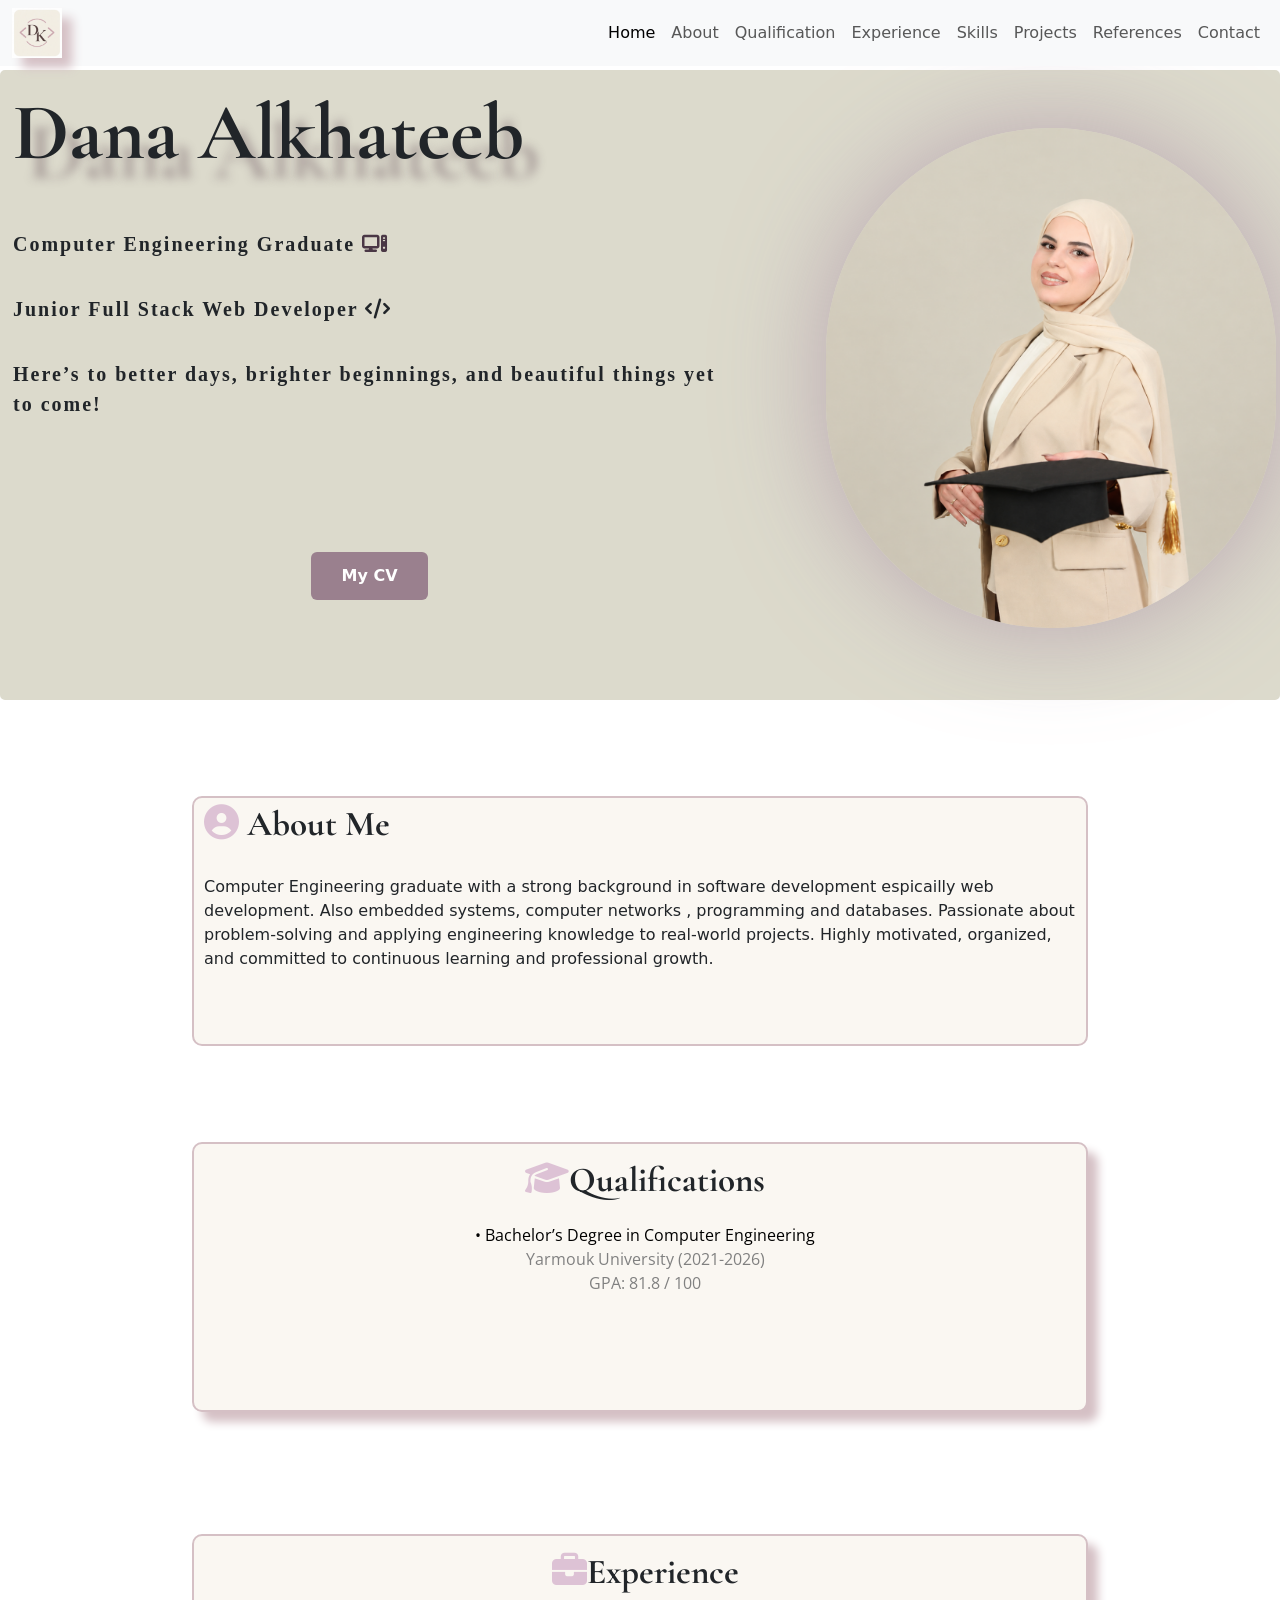
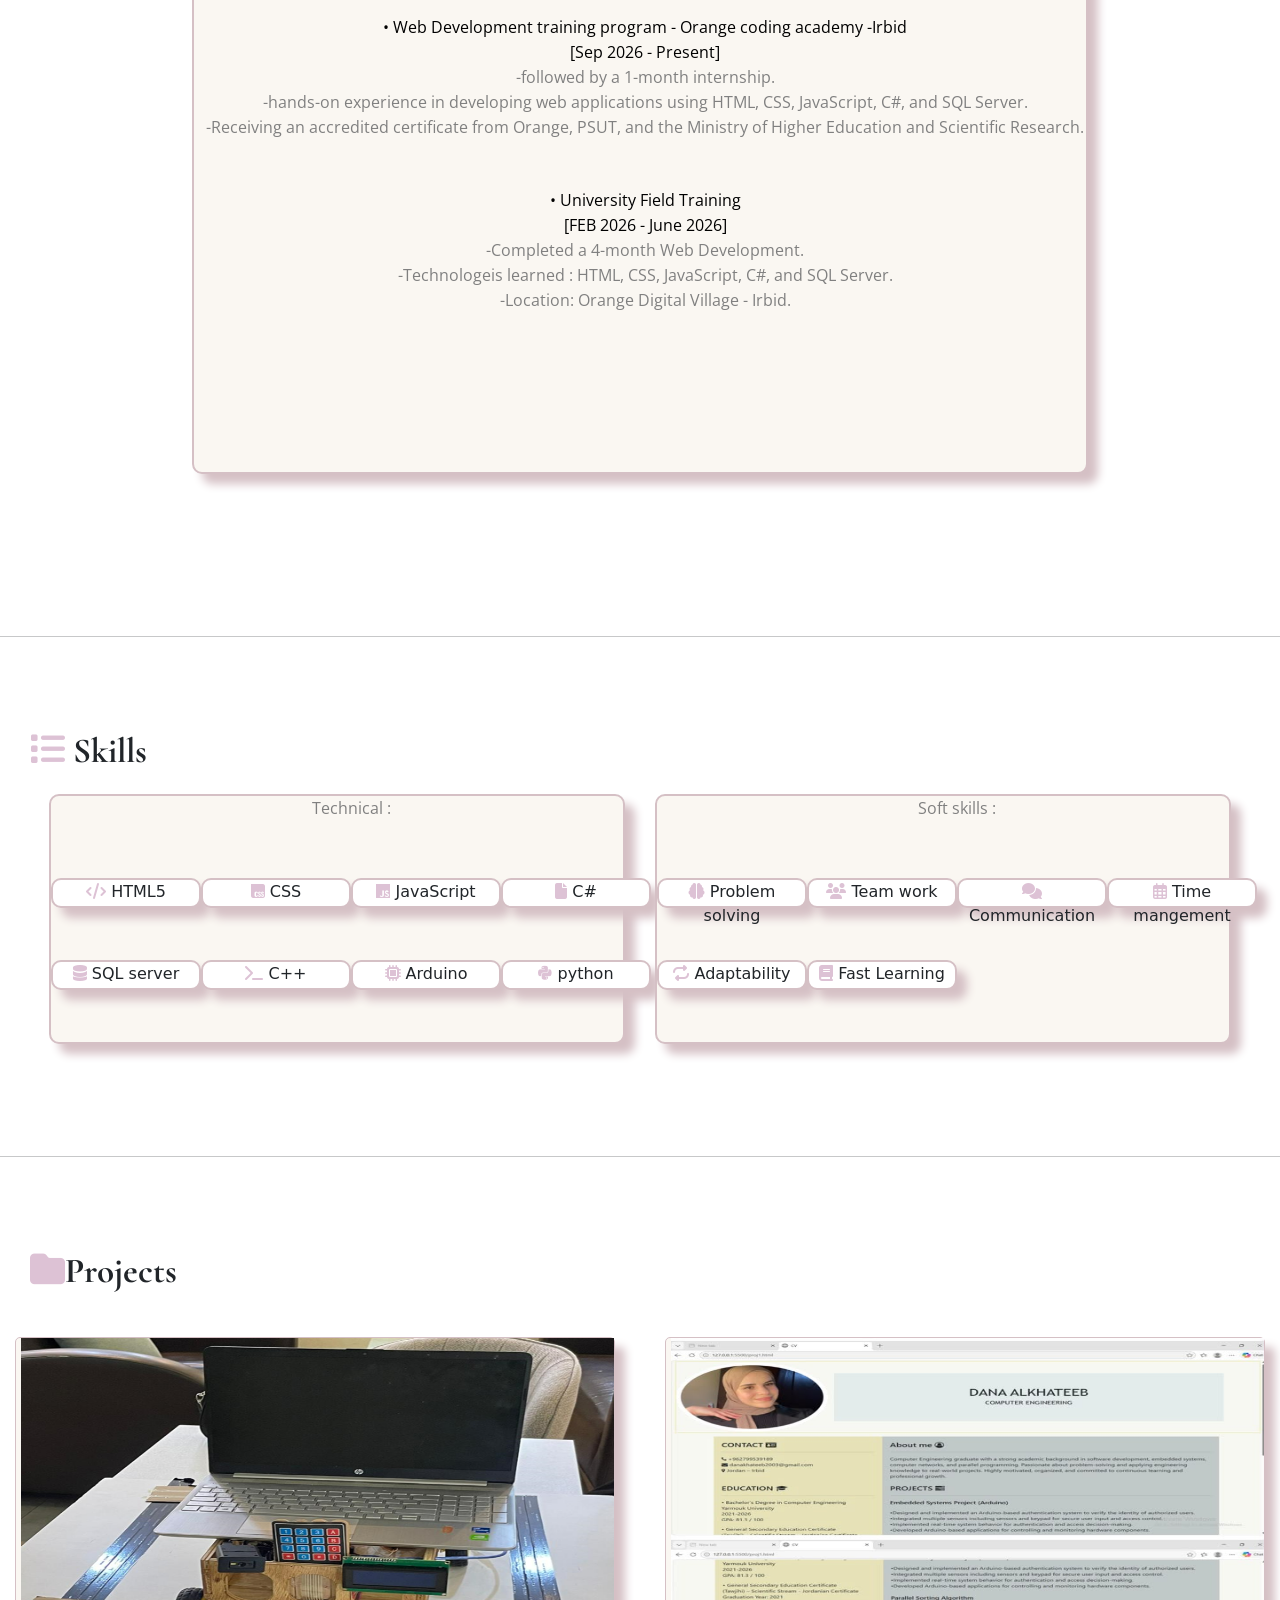
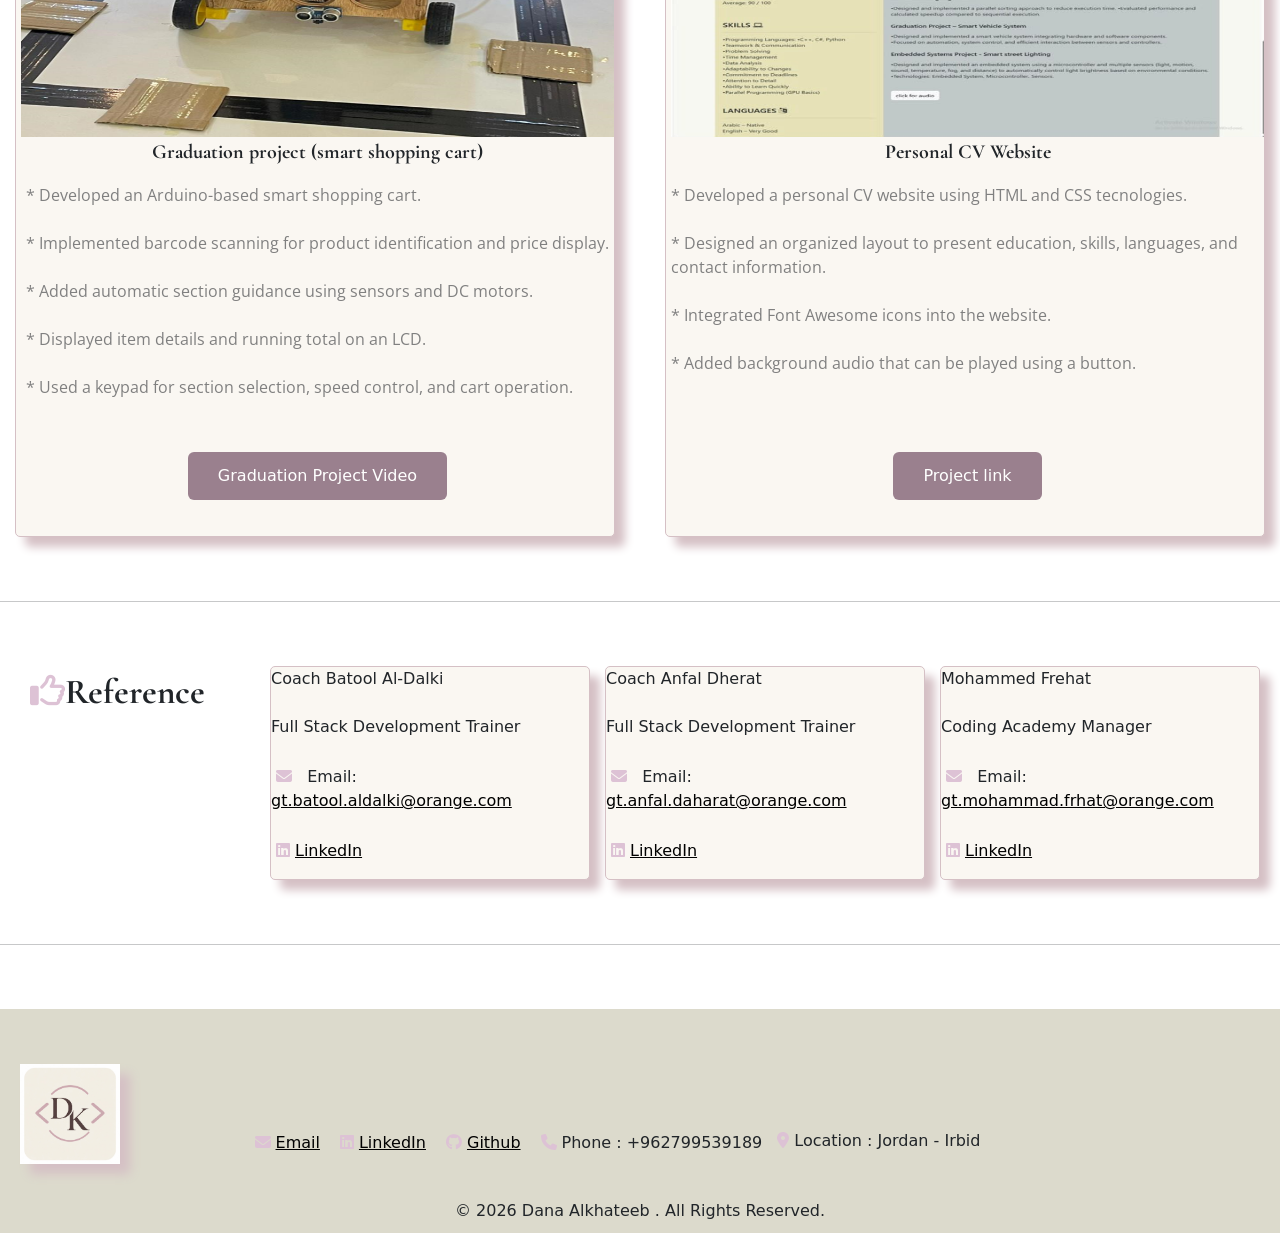
==== index.html @ f0da3ca1 "update" ====
<!DOCTYPE html>
<html lang="en">
<head>
    <meta charset="UTF-8">
    <meta name="viewport" content="width=device-width, initial-scale=1.0">

    <title>Dana Alkhateeb - Portfolio</title>

    <link rel="stylesheet" href="p.css">
    <link href="https://cdn.jsdelivr.net/npm/bootstrap@5.3.8/dist/css/bootstrap.min.css"
        rel="stylesheet">
    <link rel="preconnect" href="https://fonts.googleapis.com">
    <link rel="preconnect" href="https://fonts.gstatic.com" crossorigin>
    <link href="https://fonts.googleapis.com/css2?family=Cormorant+Garamond:ital,wght@0,300..700;1,300..700&display=swap"
        rel="stylesheet">
    <link href="https://fonts.googleapis.com/css2?family=Open+Sans:ital,wght@0,300..800;1,300..800&display=swap"
        rel="stylesheet">
    <link rel="stylesheet"
        href="https://cdnjs.cloudflare.com/ajax/libs/font-awesome/6.7.2/css/all.min.css">
    <script src="https://cdn.jsdelivr.net/npm/bootstrap@5.3.8/dist/js/bootstrap.bundle.min.js"></script>
</head>

<body>
   
 <nav class="navbar navbar-expand-lg bg-body-tertiary">
    <div class="container-fluid">

        <img src="WhatsApp Image 2026-09-11 at 5.00.55 PM.jpeg" class="logo">

        <button class="navbar-toggler" 
                type="button" 
                data-bs-toggle="collapse" 
                data-bs-target="#navbarNav" 
                aria-controls="navbarNav" 
                aria-expanded="false" 
                aria-label="Toggle navigation">

            <span class="navbar-toggler-icon"></span>

        </button>

        <div class="collapse navbar-collapse" id="navbarNav">

            <ul class="navbar-nav ms-auto">

                <li class="nav-item n">
                    <a class="nav-link active" href="#">Home</a>
                </li>

                <li class="nav-item n">
                    <a class="nav-link" href="#about">About</a>
                </li>

                <li class="nav-item n">
                    <a class="nav-link" href="#qualifications">Qualification</a>
                </li>
                
                <li class="nav-item n">
                    <a class="nav-link" href="#experience">Experience</a>
                </li>


                <li class="nav-item n">
                    <a class="nav-link" href="#skillsnav">Skills</a>
                </li>

                <li class="nav-item n">
                    <a class="nav-link" href="#projects">Projects</a>
                </li>

                <li class="nav-item n">
                    <a class="nav-link" href="#refnav">References</a>
                </li>

                <li class="nav-item n">
                    <a class="nav-link" href="#contact">Contact</a>
                </li>

            </ul>

        </div>

    </div>
</nav>


<section class="hero">
  <div class="left">
    <p class="name">Dana Alkhateeb</p>

     <div class="info">
      <span>Computer Engineering Graduate</span>
      <i class="fa-solid fa-computer" style="color: rgb(74, 55, 69);"></i>
    </div>
    <div class="info">
      <span>Junior Full Stack Web Developer</span>
      <i class="fa-solid fa-code"></i>
    </div>

    <p class="info">
      Here’s to better days, brighter beginnings,
      and beautiful things yet to come!
    </p>
    <a href="https://canva.link/mftg10wpwktux8z" target="_blank" class="mybtn"> My CV</a>
  </div>
   <div><img src="ChatGPT Image Sep 14, 2026, 09_27_58 PM.png" id="photo">
  </div>
</section>
<br><br><br><br>

<section class="aboutme" id="about">
<div style="display: inline-block;font-size: 35px;font-weight: bold; " class="font1" >
<i class="fa-solid fa-circle-user" style="color: rgb(221, 194, 213);"></i>
About Me</div><br><br>
<p>Computer Engineering graduate with a strong background in
software development espicailly web development. Also embedded systems, computer networks
, programming and databases. Passionate about problem-solving and applying
engineering knowledge to real-world projects. Highly motivated,
organized, and committed to continuous learning and professional growth.</p>
</section><br><br><br><br>



<div class="qual" id="qualifications">
<p style="display: inline-block;font-size:35px;font-weight: bold;" class="font1">
<i class="fa-solid fa-graduation-cap" style="color: rgb(221, 194, 213);"></i>Qualifications</p>
<p class="font2" style="color: black;">• Bachelor’s Degree in Computer Engineering<br>
<span class="font2">Yarmouk University (2021-2026)<br>
GPA: 81.8 / 100<br></span>
</p></div><br><br><br>

<div class="ex" id="experience">
<p style="display: inline-block;font-size:35px;font-weight: bold;" class="font1">
<i class="fa-solid fa-briefcase" style="color: rgb(221, 194, 213);"></i>Experience</p>
<p>
<span class="font2" style="color: black;"> • Web Development training program - Orange coding academy -Irbid <br>[Sep 2026 - Present]</span><br>
<span class="font2">
-followed by a 1-month internship.<br>
-hands-on experience in developing web applications using HTML, CSS, JavaScript, C#, and SQL Server.<br>
-Receiving an accredited certificate from Orange, PSUT, 
and the Ministry of Higher Education and Scientific Research.</span><br><br><br>
<span class="font2" style="color: black;">• University Field Training<br>
[FEB 2026 - June 2026]</span><br><span class="font2">
-Completed a 4-month Web Development.<br>
-Technologeis learned : HTML, CSS, JavaScript, C#, and SQL Server.<br>
-Location: Orange Digital Village - Irbid.</span><br>


</p></div>
<br><br><br><br><hr><br><br><br>



<p style="display: inline-block;font-size:35px;font-weight: bold; padding-left: 30px;" class="font1"id="skillsnav">
<i class="fa-notdog fa-solid fa-list" style="color: rgb(221, 194, 213);"></i>
Skills</p><br>
<section class="skills">
<div class="bigskillbox" >
<p class="font2">Technical :</p>
<div class="smallskillbox"><i class="fa-solid fa-code" style="color: rgb(221, 194, 213);"></i> HTML5</div>
<div class="smallskillbox"><i class="fa-brands fa-css" style="color: rgb(221, 194, 213);"></i> CSS</div>
<div class="smallskillbox"><i class="fa-brands fa-js" style="color: rgb(221, 194, 213);"></i> JavaScript</div>
<div class="smallskillbox"><i class="fa-solid fa-file" style="color: rgb(221, 194, 213);"></i> C#</div>
<div class="smallskillbox"><i class="fa-solid fa-database" style="color: rgb(221, 194, 213);"></i> SQL server</div>
<div class="smallskillbox"><i class="fa-solid fa-terminal" style="color: rgb(221, 194, 213);"></i> C++</div>
<div class="smallskillbox"><i class="fa-solid fa-microchip" style="color: rgb(221, 194, 213);"></i> Arduino</div>
<div class="smallskillbox"><i class="fa-brands fa-python" style="color: rgb(221, 194, 213);"></i> python</div>
  </div>
<div class="bigskillbox">
<p class="font2">Soft skills :</p>
<div class="smallskillbox"><i class="fa-solid fa-brain" style="color: rgb(221, 194, 213);"></i> Problem solving</div>
<div class="smallskillbox"><i class="fa-solid fa-users" style="color: rgb(221, 194, 213);"></i> Team work</div>
<div class="smallskillbox"><i class="fa-solid fa-comments" style="color: rgb(221, 194, 213);"></i> Communication</div>
<div class="smallskillbox"><i class="fa-regular fa-calendar-days" style="color: rgb(221, 194, 213);"></i> Time mangement</div>
<div class="smallskillbox"><i class="fa-solid fa-repeat" style="color: rgb(221, 194, 213);"></i> Adaptability</div>
<div class="smallskillbox"><i class="fa-solid fa-book" style="color: rgb(221, 194, 213);"></i> Fast Learning</div>


  </div>
</section>
<br><br><br><br><hr><br><br><br>


<p style="display: inline-block;font-size:35px;font-weight: bold; padding-left: 30px;" class="font1" id="projects">
<i class="fa-solid fa-folder" style="color: rgb(221, 194, 213);"></i>Projects</p><br><br>
<section class="projsec">
  <div class="projbox" >
    <img src="Screenshot 2026-09-12 222320.png" style="width:100%;height:50%;">
<p class="font1" style="font-weight: bold; font-size:20px;">Graduation project (smart shopping cart)</p>
<p class="font2">
* Developed an Arduino-based smart shopping cart.<br><br>
* Implemented barcode scanning for product identification and price display.<br><br>
* Added automatic section guidance using sensors and DC motors.<br><br>
* Displayed item details and running total on an LCD.<br><br>
* Used a keypad for section selection, speed control, and cart operation.
</p>
  <a href="https://drive.google.com/file/d/1u0VQEjvmavPRRhezhssOoXCKhcMGgPM_/view?usp=drivesdk" 
  target="_blank" class="mybtn">Graduation Project Video</a>
  </div>
  <div class="projbox">
    <img src="WhatsApp Image 2026-09-12 at 7.10.41 PM.jpeg" style="width:100%;height:50%;">
<p class="font1" style="font-weight: bold; font-size:20px;">Personal CV Website</p>
<p class="font2">
* Developed a personal CV website using HTML and CSS tecnologies.<br><br>
* Designed an organized layout to present education, skills, languages, and contact information.<br><br>
* Integrated Font Awesome icons into the website.<br><br>
* Added background audio that can be played using a button.<br><br>
</p>
  <a href="https://github.com/DanaAlkhateeb123/cv-webpage/blob/main/cv.html" 
  target="_blank" class="mybtn"> Project link</a>
  </div>
</section><br><br><hr><br><br>


<section class="reference" id="refnav">
  <p style="font-size:35px;font-weight: bold; padding-left: 30px; margin-right:50px;" class="font1">
  <i class="fa-regular fa-thumbs-up" style="color: rgb(221, 194, 213);"></i>Reference</p>
  <div class="ref">Coach Batool Al-Dalki<br><br>
Full Stack Development Trainer<br><br>
  <i class="fa-solid fa-envelope" style="color: rgb(221, 194, 213); margin:5px;"></i>&nbsp Email:
     <a href="mailto:gt.batool.aldalki@orange.com" style="color: black;">gt.batool.aldalki@orange.com</a><br><br>
  <a href="https://www.linkedin.com/in/batool-walid-b33894228?utm_source=share_via&utm_content=profile&utm_medium=member_ios" target="_blank" style="color: black;">
  <i class="fa-brands fa-linkedin" style="color: rgb(221, 194, 213); margin:5px;"></i>LinkedIn</a></p></div>
  
  <div class="ref">Coach Anfal Dherat<br><br>
Full Stack Development Trainer<br><br>
    <i class="fa-solid fa-envelope" style="color: rgb(221, 194, 213); margin:5px;"></i>&nbsp Email:
     <a href="mailto:gt.anfal.daharat@orange.com" style="color: black;">gt.anfal.daharat@orange.com</a><br><br>
  <a href=" https://www.linkedin.com/in/anfal-dherat/" target="_blank" style="color: black;">
  <i class="fa-brands fa-linkedin" style="color: rgb(221, 194, 213); margin:5px;"></i>LinkedIn</a></p></div>

 <div class="ref">Mohammed Frehat<br><br>
Coding Academy Manager<br><br>
  <i class="fa-solid fa-envelope" style="color: rgb(221, 194, 213); margin:5px;"></i>&nbsp Email:
     <a href="mailto:gt.mohammad.frhat@orange.com" style="color: black;">gt.mohammad.frhat@orange.com</a><br><br>
  <a href="https://www.linkedin.com/in/mohammed-frehat-9222402b?utm_source=share_via&utm_content=profile&utm_medium=member_android" target="_blank" style="color: black;">
  <i class="fa-brands fa-linkedin" style="color: rgb(221, 194, 213); margin:5px;"></i>LinkedIn</a></p></div>
</section><br><br><hr><br><br>


<div class="footer" id="contact">
   <img style="position: relative; top:55px; left:20px;" src="WhatsApp Image 2026-09-11 at 5.00.55 PM.jpeg" 
   alt="Logo" width="100px" height="100px" id="footerlogo">
<div class="links" >

<p style="text-align: center;">
  <a href="mailto:danakhateeb2003@gmail.com" style="color: black;" >
  <i class="fa-solid fa-envelope" style="color: rgb(221, 194, 213); margin:5px;"></i>Email </a></p> 

<p style="text-align: center;">
  <a href="https://www.linkedin.com/in/dana-alkhateeb-3636a5422/" target="_blank" style="color: black;">
  <i class="fa-brands fa-linkedin" style="color: rgb(221, 194, 213); margin:5px;"></i>LinkedIn</a></p>

  <p style="text-align: center;">
  <a href="https://github.com/DanaAlkhateeb123/" target="_blank" style="color: black;" >
 <i class="fa-brands fa-github" style="color: rgb(221, 194, 213);margin:5px;"></i>Github</a></p>

<p style="text-align: center;">
    <i class="fa-solid fa-phone"style="color: rgb(221, 194, 213); margin:5px;"></i>Phone : +962799539189</p>

<p style="text-align: center;">
    <i class="fa-solid fa-location-dot" style="color: rgb(221, 194, 213);"></i> Location : Jordan - Irbid</p>

  </div>
  <p style="text-align: center; padding-bottom: 10px;">© 2026 Dana Alkhateeb . All Rights Reserved.</p>
</div>
</body>
</html>
---- p.css ----
.navbar {
    position: fixed !important;
    top: 0;
    left: 0;
    width: 100%;
    z-index: 1000;
}
#about,
#qualifications,
#experience,
#skillsnav,
#projects,
#contact,
#refnav {
    scroll-margin-top: 100px;
}


.hero{
    width:100vw;
    height:630px;
    border: 3px rgb(220, 218, 204) solid;
    background-color: rgb(220, 218, 204);
    font-weight: bold;
    border-radius: 5px;
    display: flex;
    margin-top: 70px;  
}
.left{
    display: flex; 
    flex-direction: column;
    gap: 20px;
    padding-left: 10px;
}
.name{
    font-family: "Cormorant Garamond", serif;
    font-size: 80px;
    text-shadow: 15px 20px 10px rgba(81, 55, 68, 0.35);


}
.info:hover{
        text-shadow: 15px 15px 5px rgba(81, 55, 68, 0.35);
}
.name:hover{
        text-shadow: 20px 20px 5px rgba(81, 55, 68, 0.35);}

.info {
    font-family:Cambria, Cochin, Georgia, Times, 'Times New Roman', serif;
    font-size: 20px;
    letter-spacing: 2px;
    margin-bottom: 15px;
}
.mybtn {
    background-color:#9a808e;
    color: white;
    text-decoration: none;
    padding: 12px 30px;
    border-radius: 6px;
    font-size: 16px;
    width: fit-content;
    margin:auto;
}

.mybtn:hover {
    box-shadow: 5px 15px 15px rgba(81, 55, 68, 0.35);
}

#photo{
width:450px; 
height:500px;
border-radius:1000px;
margin: 55px 1px 40px 100px;
box-shadow: 0 0 100px rgba(174, 148, 167, 0.75);
}
#photo:hover{
    box-shadow: 0 0 40px rgba(255, 255, 255, 0.75);

}


.aboutme{
    width:70vw;
    height:250px;
    border: #D5C0C5 solid 2px;
    border-radius:10px;
    background-color:#FAF7F2;
    margin: auto;
    padding-left: 10px;


}

.qual{
    height:30vh;
    border: #D5C0C5 solid 2px;
    border-radius:10px;
    background-color:#FAF7F2;
    text-align: center;
    width:70vw;
    padding-top: 10px;
    box-shadow: 10px 10px 10px  #D5C0C5 ;
    margin: auto;
    padding-left: 10px;
    margin-bottom: 50px;

}
.ex{
    height:60vh;
    border: #D5C0C5 solid 2px;
    border-radius:10px;
    background-color:#FAF7F2;
    text-align: center;
    width:70vw;
    padding-top: 10px;
    box-shadow: 10px 10px 10px  #D5C0C5 ;
    margin: auto;
    padding-left: 10px;
    margin-bottom: 50px;

}


.font1{
    font-family:"Cormorant Garamond", serif;
}

.font2{
    font-family: "Open Sans", sans-serif;
    color: gray;
}

#imgbox{
    width:100px;
    height:100px;
    margin: 0 auto;
}

#imgbox img { 
    width: 100%;
    height: 100%;
    object-fit: cover;
}

.bigskillbox{
    border: #D5C0C5 2px solid;   
    border-radius:10px;
    background-color:#FAF7F2;
    width:45%;
    height:250px;
    display: grid;
    grid-template-columns: repeat(4, 1fr);
    grid-template-rows: repeat(3, 1fr);
    justify-items: center;
    box-shadow: 10px 10px 10px  #D5C0C5 ;
   text-align: center;
}

.bigskillbox .font2 {
    grid-column: 1 / -1;
    text-align: center;
}

.smallskillbox{
    border: #D5C0C5 2px solid;   
    border-radius:10px;
    background-color: #fff; 
    width:150px;
    height:30px;
    box-shadow: 10px 10px 10px  #D5C0C5 ;
    

}

.skills{
    display: flex;
    gap: 30px;
    justify-content: center;
}
.projsec{
display: flex;
 gap: 50px;
justify-content:center;
}

.projbox{
    border:#D5C0C5 1px solid;
    border-radius:5px;
    align-items: center;
    width:600px;
    height:800px;
    display: flex;
    flex-direction: column;
    background-color:#FAF7F2;
    padding-left: 5px;
    box-shadow: 10px 10px 10px  #D5C0C5 ;

}

.reference{
    display: flex;
    gap: 10px;
}

.ref{
    border:#D5C0C5 1px solid;
    border-radius:5px;
    align-items: center;
    width:25%;
    height:fit-content;
    margin-left:5px;
    background-color:#FAF7F2;
    box-shadow: 10px 10px 10px  #D5C0C5 ;
}

.footer{
    background-color: rgb(220, 218, 204);
}

.links{
    width:100vw;
    height: 90px;
    display: flex;
    justify-content:center;
    padding-right:50px;
    padding-top:20px;
    gap: 15px;
}
.logo {
    height: 50px;
    width: 50px;
    box-shadow: 10px 10px 10px  #D5C0C5 ;
}
#footerlogo{
    box-shadow: 10px 10px 10px  #D5C0C5 ;
}




/*Tablet 481px - 768px */

@media (min-width: 481px) and (max-width: 768px) {

    .ex {
    height: 70vh;}

    .ref{
        height:300px;
    }

    .name {
        height:350px;
    }

    .bigskillbox {
        width:80vw;
        margin:auto;
    }
.hero{
     width: 116vw;
    height: 672px;}

    .projsec{
    margin-left: 90px;

    }
    .footer{
            width: 890px;
    }

     .skills{
        display: flex;
        flex-direction: column;
    }

    div.ref{
        width:85vw;
    }

    .name{
        height:300px;
    }

    .aboutme {
        height: 275px;
    }

    .bigskillbox{
        width:80vw;
    }

    .links {
        height: 120px;
        display: flex;
        flex-direction: row;
    }
}



/*mobile under 480px */


@media (max-width: 480px) {


    .hero {
        width: 100%;
        height: auto;
         margin-top: 60px;
        padding: 30px 15px;
        display: flex;
        flex-direction: column;
        align-items: center;
        justify-content: center;
        gap: 20px;
    }

    .left {
        width: 100%;
        padding-left: 0;
        align-items: center;
        text-align: center;
        gap: 10px;
    }

    .name {
        font-size: 50px;
        margin-bottom: 10px;
    }

    .info {
        font-size: 16px;
        letter-spacing: 1px;
        margin-bottom: 10px;
    }

    #photo {
        width: 280px;
        height: 320px;
        margin: 10px auto;
        border-radius: 50%;
    }

    .cvbtn {
        margin: 10px auto;
    }
    .aboutme {
        width: 90%;
        height: auto;
        min-height: 250px;
        padding: 15px;
        margin: auto;
    }

    .aboutme p {
        font-size: 14px;
        line-height: 1.7;
    }
    .qual , .ex {
        width: 90%;
        height: auto;
        min-height: 250px;
        padding: 15px;
        margin-bottom: 40px;
    }
    .qualandex p {
        line-height: 1.7;
    }

    #skillsnav {
        margin-left: 20px;
    }

    .skills {
        flex-direction: column;
        align-items: center;
        gap: 30px;
    }

    .bigskillbox {
        width: 90%;
        height: auto;
        min-height: 330px;
        padding: 15px 5px;
        grid-template-columns: repeat(2, 1fr);
        grid-template-rows: auto;
        gap: 15px 5px;
    }

    .bigskillbox .font2 {
        grid-column: 1 / -1;
    }

    .smallskillbox {
        width: 135px;
        height: 35px;
        font-size: 13px;
        padding-top: 7px;
    }

    #projects {
        margin-left: 20px;
    }

    section[style*="justify-content:center"] {
        flex-direction: column;
        align-items: center;
        gap: 30px !important;
    }

    .projbox {
        width: 90%;
        height: auto;
        min-height: 600px;
        padding: 10px;
    }

    .projbox img {
        width: 100% !important;
        height: 250px !important;
        object-fit: cover;
    }

    .projbox .font2 {
        font-size: 14px;
        line-height: 1.5;
    }

    .reference {
        flex-direction: column;
        align-items: center;
        gap: 20px;
    }

    .reference > p {
        margin-right: 0 !important;
        text-align: center;
    }

    .ref {
        width: 90%;
        margin-left: 0;
        padding: 15px;
        text-align: center;
    }

    .footer {
        width: 100%;
        text-align: center;
    }

    .footer > img {
        position: static !important;
        margin: 20px auto;
        display: block;
    }

    .links {
        width: 100%;
        height: auto;
        padding: 10px;
        display: flex;
        flex-direction: column;
        align-items: center;
        gap: 5px;
    }

    .links p {
        margin-bottom: 5px;
    }

}
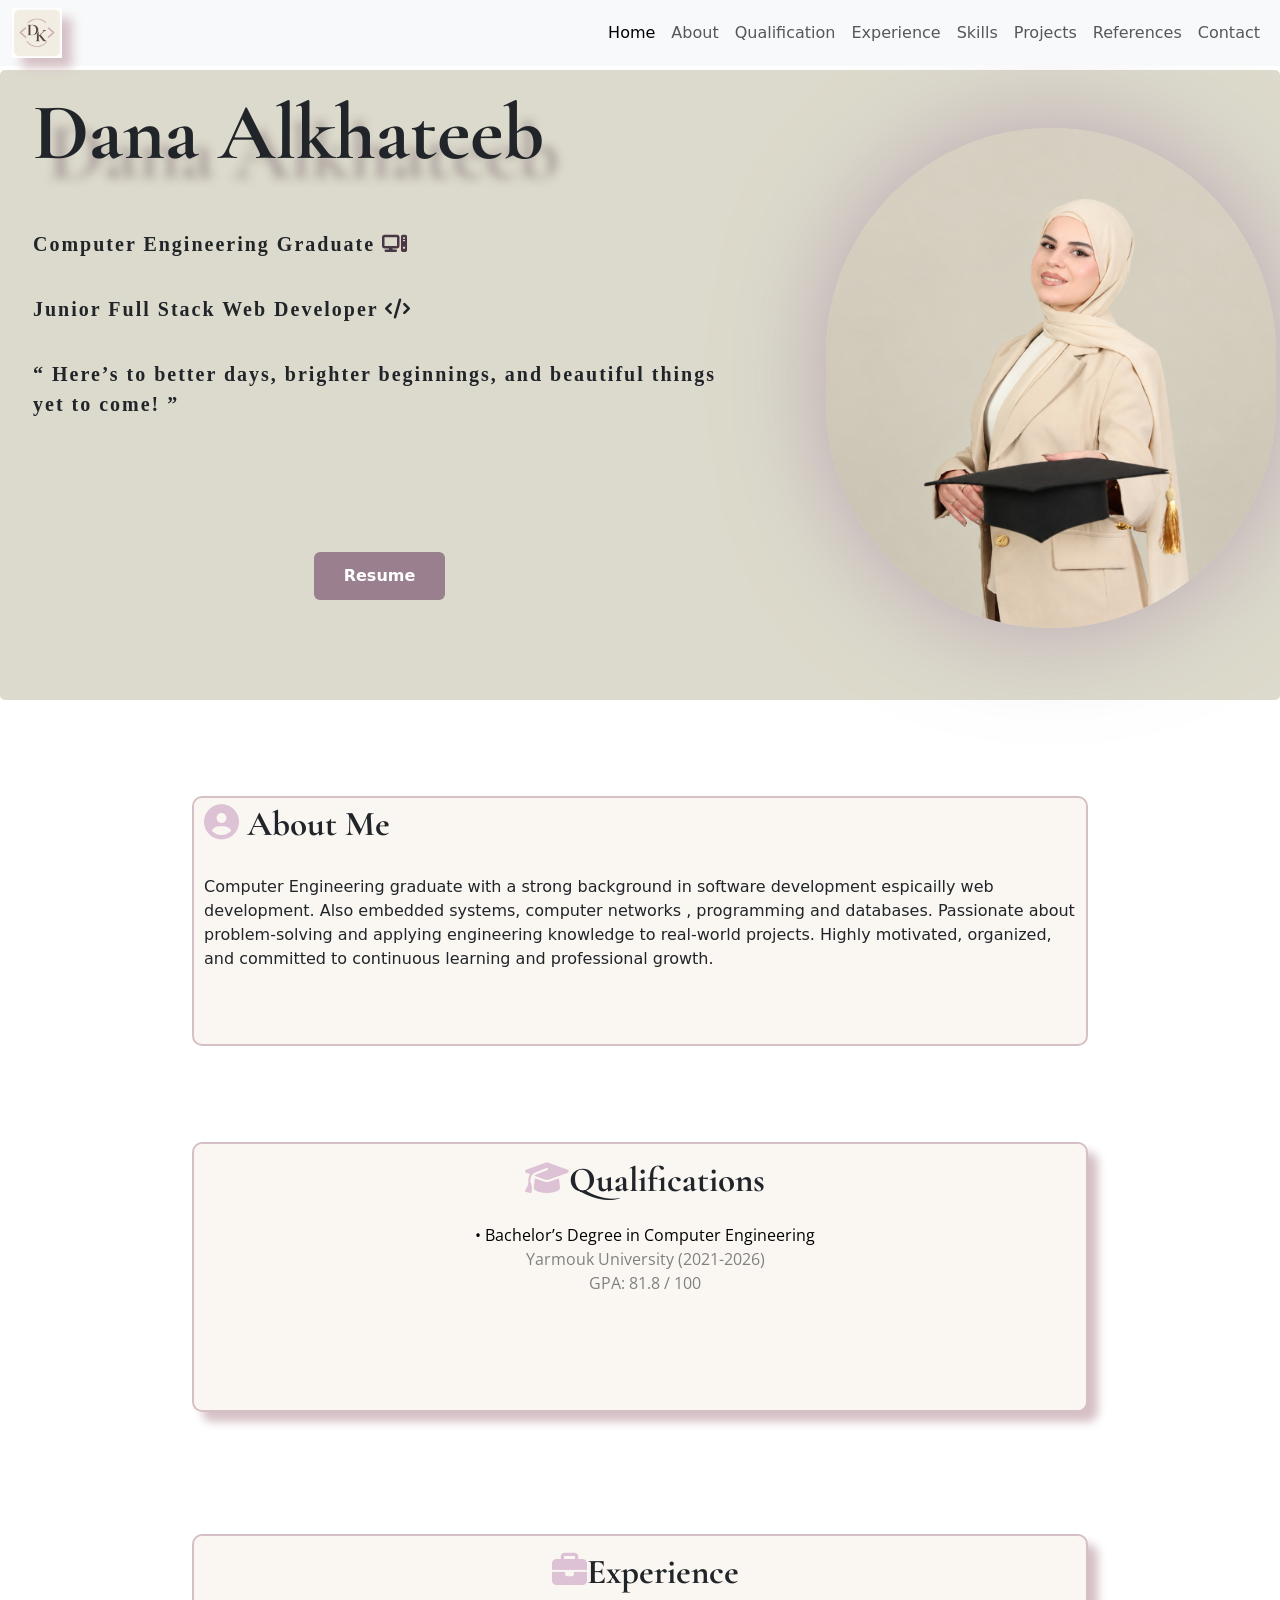
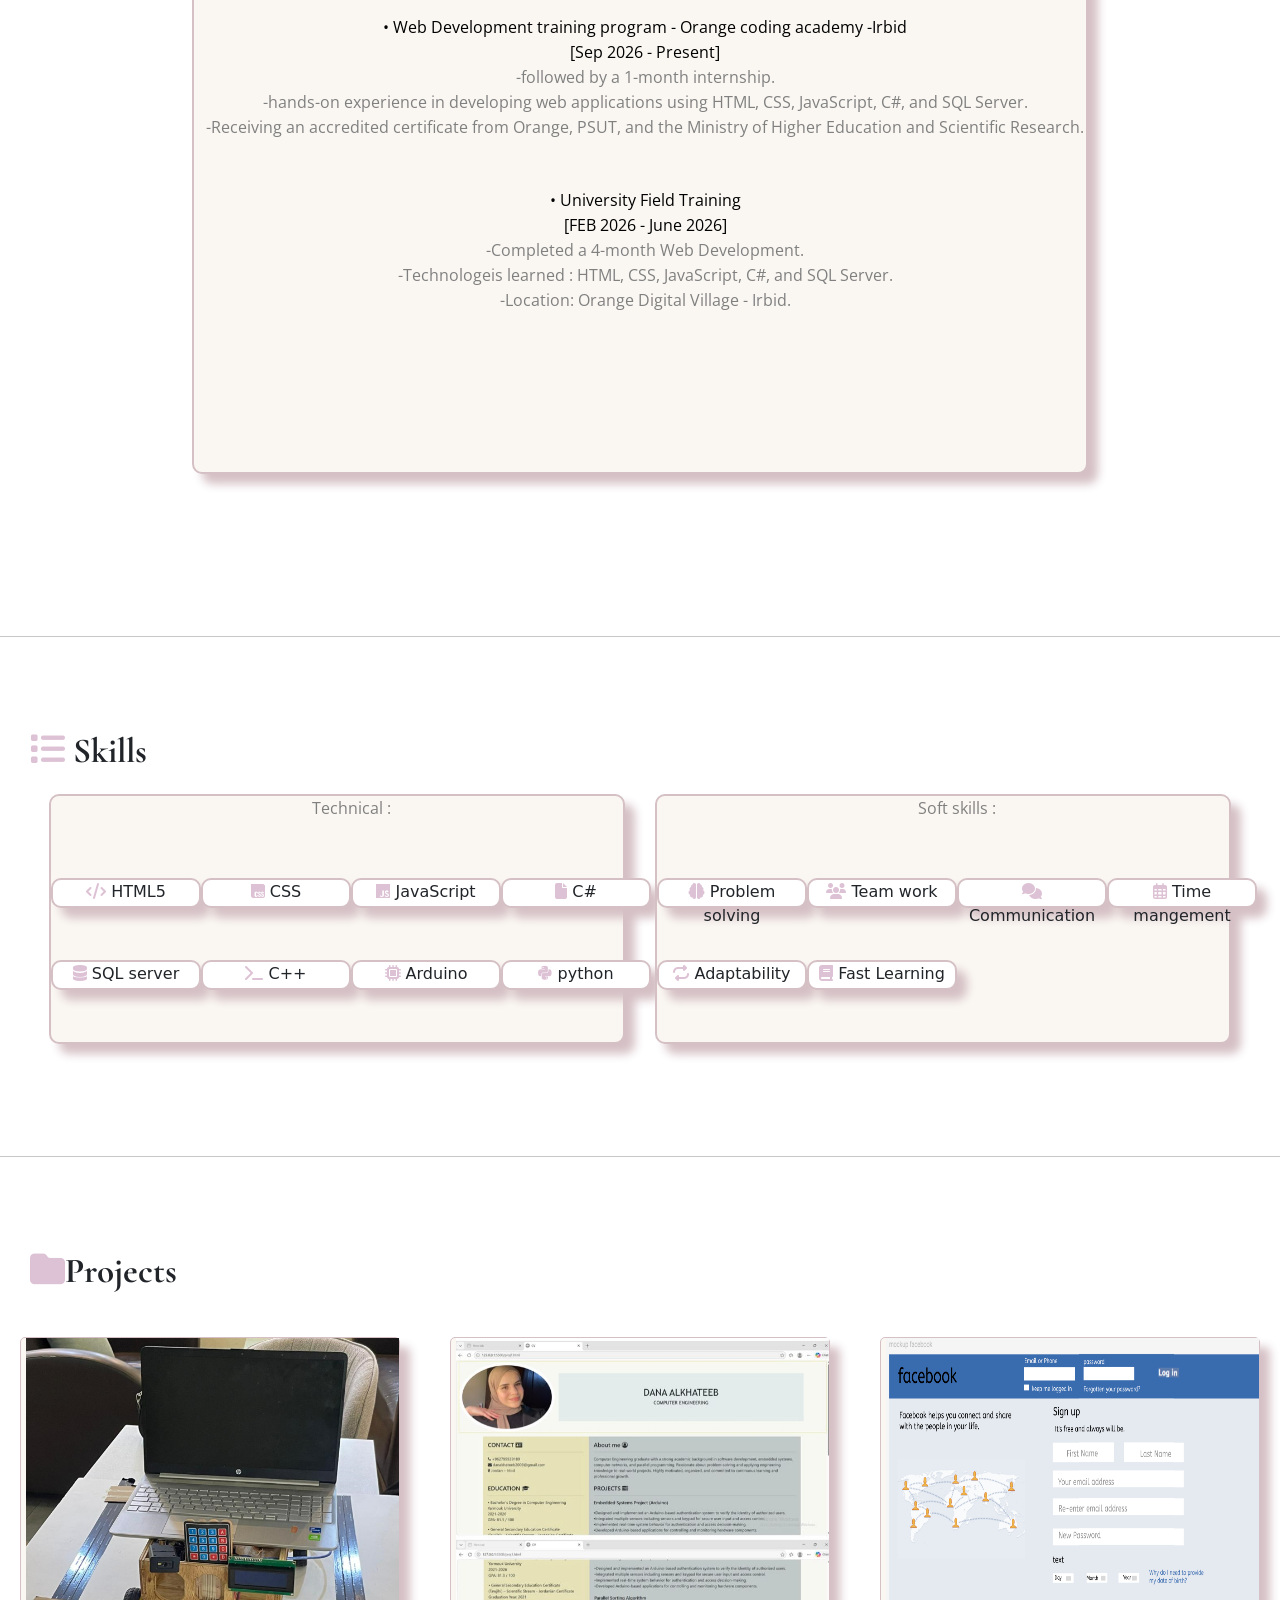
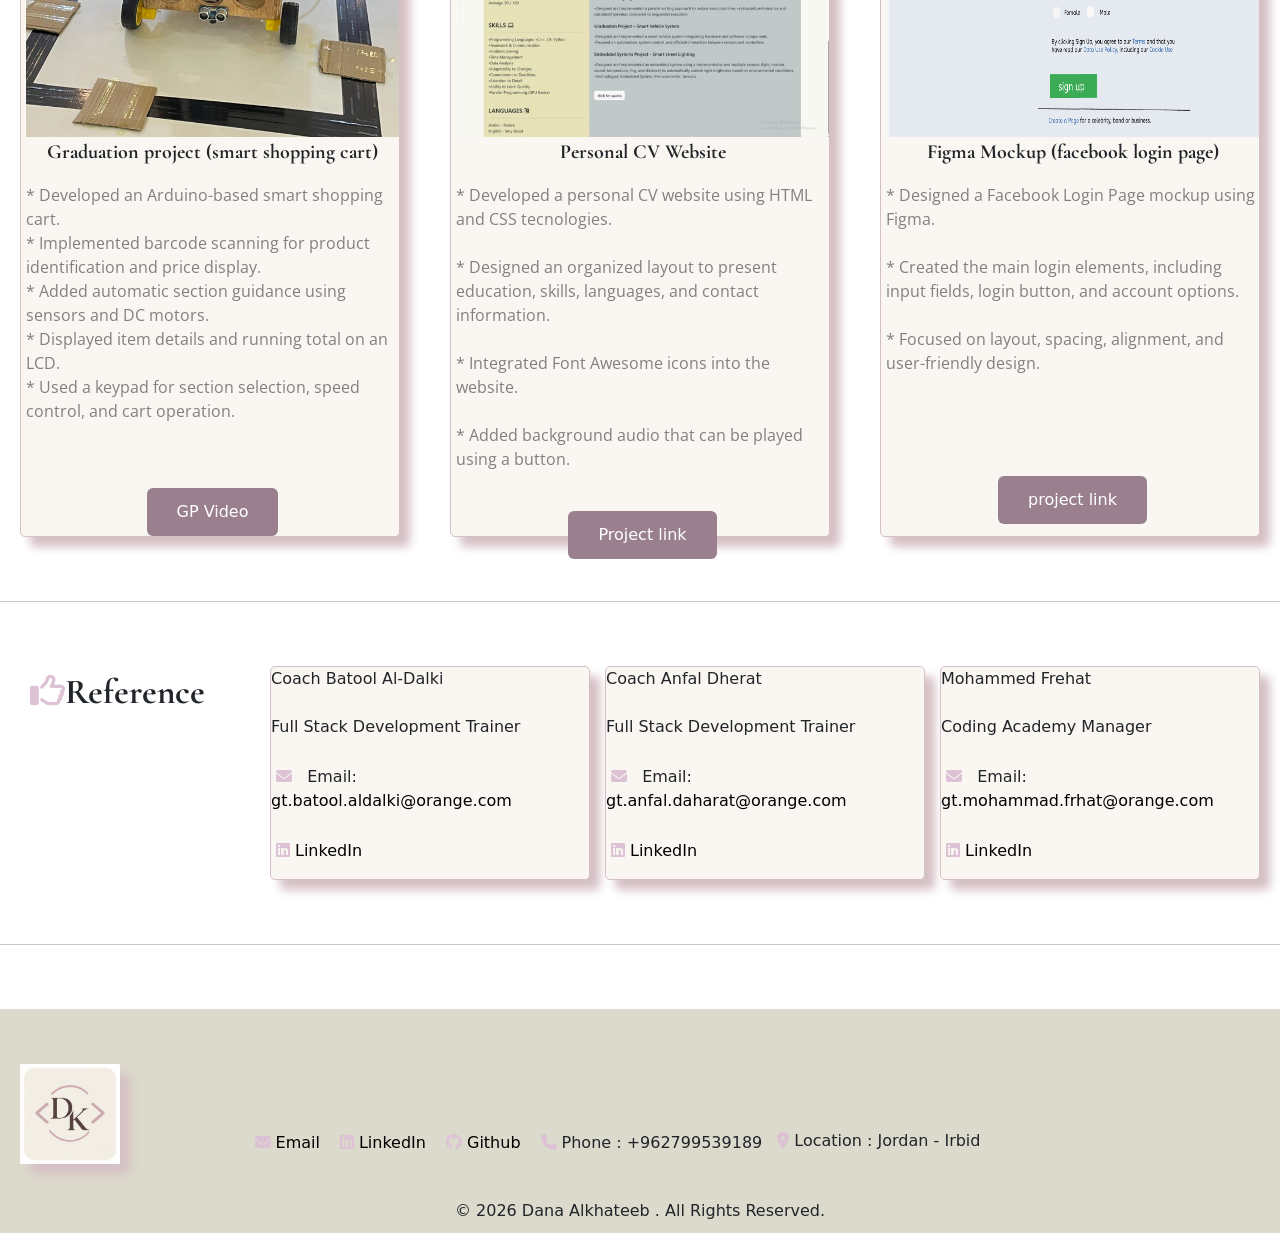
==== commit fc6993fb: "update" ====
--- a/index.html
+++ b/index.html
@@ -97,11 +97,11 @@
       <i class="fa-solid fa-code"></i>
     </div>
 
-    <p class="info">
+    <q class="info">
       Here’s to better days, brighter beginnings,
       and beautiful things yet to come!
-    </p>
-    <a href="https://canva.link/mftg10wpwktux8z" target="_blank" class="mybtn"> My CV</a>
+    </q>
+    <a href="https://canva.link/mftg10wpwktux8z" target="_blank" class="mybtn"> Resume</a>
   </div>
    <div><img src="ChatGPT Image Sep 14, 2026, 09_27_58 PM.png" id="photo">
   </div>
@@ -126,14 +126,14 @@
 <i class="fa-solid fa-graduation-cap" style="color: rgb(221, 194, 213);"></i>Qualifications</p>
 <p class="font2" style="color: black;">• Bachelor’s Degree in Computer Engineering<br>
 <span class="font2">Yarmouk University (2021-2026)<br>
-GPA: 81.8 / 100<br></span>
-</p></div><br><br><br>
+GPA: 81.8 / 100<br></span></p>
+</div><br><br><br>
 
 <div class="ex" id="experience">
 <p style="display: inline-block;font-size:35px;font-weight: bold;" class="font1">
 <i class="fa-solid fa-briefcase" style="color: rgb(221, 194, 213);"></i>Experience</p>
-<p>
-<span class="font2" style="color: black;"> • Web Development training program - Orange coding academy -Irbid <br>[Sep 2026 - Present]</span><br>
+<p><span class="font2" style="color: black;"> • Web Development training program - Orange coding academy -Irbid <br>
+[Sep 2026 - Present]</span><br>
 <span class="font2">
 -followed by a 1-month internship.<br>
 -hands-on experience in developing web applications using HTML, CSS, JavaScript, C#, and SQL Server.<br>
@@ -144,8 +144,6 @@
 -Completed a 4-month Web Development.<br>
 -Technologeis learned : HTML, CSS, JavaScript, C#, and SQL Server.<br>
 -Location: Orange Digital Village - Irbid.</span><br>
-
-
 </p></div>
 <br><br><br><br><hr><br><br><br>
 
@@ -188,14 +186,14 @@
     <img src="Screenshot 2026-09-12 222320.png" style="width:100%;height:50%;">
 <p class="font1" style="font-weight: bold; font-size:20px;">Graduation project (smart shopping cart)</p>
 <p class="font2">
-* Developed an Arduino-based smart shopping cart.<br><br>
-* Implemented barcode scanning for product identification and price display.<br><br>
-* Added automatic section guidance using sensors and DC motors.<br><br>
-* Displayed item details and running total on an LCD.<br><br>
+* Developed an Arduino-based smart shopping cart.<br>
+* Implemented barcode scanning for product identification and price display.<br>
+* Added automatic section guidance using sensors and DC motors.<br>
+* Displayed item details and running total on an LCD.<br>
 * Used a keypad for section selection, speed control, and cart operation.
-</p>
+</p><br><br>
   <a href="https://drive.google.com/file/d/1u0VQEjvmavPRRhezhssOoXCKhcMGgPM_/view?usp=drivesdk" 
-  target="_blank" class="mybtn">Graduation Project Video</a>
+  target="_blank" class="mybtn">GP Video</a>
   </div>
   <div class="projbox">
     <img src="WhatsApp Image 2026-09-12 at 7.10.41 PM.jpeg" style="width:100%;height:50%;">
@@ -209,6 +207,18 @@
   <a href="https://github.com/DanaAlkhateeb123/cv-webpage/blob/main/cv.html" 
   target="_blank" class="mybtn"> Project link</a>
   </div>
+
+   <div class="projbox" >
+    <img src="Screenshot 2026-09-16 112122.png" style="width:100%;height:50%;">
+<p class="font1" style="font-weight: bold; font-size:20px;">Figma Mockup (facebook login page)</p>
+<p class="font2">
+* Designed a Facebook Login Page mockup using Figma.<br><br>
+* Created the main login elements, including input fields, login button, and account options.<br><br>
+* Focused on layout, spacing, alignment, and user-friendly design.
+</p><br><br><br>
+  <a href="https://www.figma.com/design/3aCGuNy5yKoJOCLJ4rjzJK/task1?node-id=0-1&p=f&t=zqpZ9tSnIsThnH7j-0" 
+  target="_blank" class="mybtn">project link</a>
+  </div>
 </section><br><br><hr><br><br>
 
 
@@ -218,22 +228,24 @@
   <div class="ref">Coach Batool Al-Dalki<br><br>
 Full Stack Development Trainer<br><br>
   <i class="fa-solid fa-envelope" style="color: rgb(221, 194, 213); margin:5px;"></i>&nbsp Email:
-     <a href="mailto:gt.batool.aldalki@orange.com" style="color: black;">gt.batool.aldalki@orange.com</a><br><br>
-  <a href="https://www.linkedin.com/in/batool-walid-b33894228?utm_source=share_via&utm_content=profile&utm_medium=member_ios" target="_blank" style="color: black;">
+     <a href="mailto:gt.batool.aldalki@orange.com" style="color: black;text-decoration: none;">gt.batool.aldalki@orange.com</a><br><br>
+  <a href="https://www.linkedin.com/in/batool-walid-b33894228?utm_source=share_via&utm_content=profile&utm_medium=member_ios"
+   target="_blank" style="color: black;text-decoration: none;">
   <i class="fa-brands fa-linkedin" style="color: rgb(221, 194, 213); margin:5px;"></i>LinkedIn</a></p></div>
   
   <div class="ref">Coach Anfal Dherat<br><br>
 Full Stack Development Trainer<br><br>
     <i class="fa-solid fa-envelope" style="color: rgb(221, 194, 213); margin:5px;"></i>&nbsp Email:
-     <a href="mailto:gt.anfal.daharat@orange.com" style="color: black;">gt.anfal.daharat@orange.com</a><br><br>
-  <a href=" https://www.linkedin.com/in/anfal-dherat/" target="_blank" style="color: black;">
+     <a href="mailto:gt.anfal.daharat@orange.com" style="color: black; text-decoration: none;">gt.anfal.daharat@orange.com</a><br><br>
+  <a href=" https://www.linkedin.com/in/anfal-dherat/" target="_blank" style="color: black; text-decoration: none;">
   <i class="fa-brands fa-linkedin" style="color: rgb(221, 194, 213); margin:5px;"></i>LinkedIn</a></p></div>
 
  <div class="ref">Mohammed Frehat<br><br>
 Coding Academy Manager<br><br>
   <i class="fa-solid fa-envelope" style="color: rgb(221, 194, 213); margin:5px;"></i>&nbsp Email:
-     <a href="mailto:gt.mohammad.frhat@orange.com" style="color: black;">gt.mohammad.frhat@orange.com</a><br><br>
-  <a href="https://www.linkedin.com/in/mohammed-frehat-9222402b?utm_source=share_via&utm_content=profile&utm_medium=member_android" target="_blank" style="color: black;">
+     <a href="mailto:gt.mohammad.frhat@orange.com" style="color: black;text-decoration: none;">gt.mohammad.frhat@orange.com</a><br><br>
+  <a href="https://www.linkedin.com/in/mohammed-frehat-9222402b?utm_source=share_via&utm_content=profile&utm_medium=member_android"
+   target="_blank" style="color: black;text-decoration: none;">
   <i class="fa-brands fa-linkedin" style="color: rgb(221, 194, 213); margin:5px;"></i>LinkedIn</a></p></div>
 </section><br><br><hr><br><br>
 
@@ -244,15 +256,15 @@
 <div class="links" >
 
 <p style="text-align: center;">
-  <a href="mailto:danakhateeb2003@gmail.com" style="color: black;" >
+  <a href="mailto:danakhateeb2003@gmail.com" style="color: black; text-decoration: none;" >
   <i class="fa-solid fa-envelope" style="color: rgb(221, 194, 213); margin:5px;"></i>Email </a></p> 
 
 <p style="text-align: center;">
-  <a href="https://www.linkedin.com/in/dana-alkhateeb-3636a5422/" target="_blank" style="color: black;">
+  <a href="https://www.linkedin.com/in/dana-alkhateeb-3636a5422/" target="_blank" style="color: black; text-decoration: none;">
   <i class="fa-brands fa-linkedin" style="color: rgb(221, 194, 213); margin:5px;"></i>LinkedIn</a></p>
 
   <p style="text-align: center;">
-  <a href="https://github.com/DanaAlkhateeb123/" target="_blank" style="color: black;" >
+  <a href="https://github.com/DanaAlkhateeb123/" target="_blank" style="color: black; text-decoration: none;" >
  <i class="fa-brands fa-github" style="color: rgb(221, 194, 213);margin:5px;"></i>Github</a></p>
 
 <p style="text-align: center;">
--- a/p.css
+++ b/p.css
@@ -30,7 +30,7 @@
     display: flex; 
     flex-direction: column;
     gap: 20px;
-    padding-left: 10px;
+    padding-left: 30px;
 }
 .name{
     font-family: "Cormorant Garamond", serif;
@@ -181,6 +181,8 @@
 display: flex;
  gap: 50px;
 justify-content:center;
+    margin-left: 20px;
+    margin-right: 20px;
 }
 
 .projbox{
@@ -238,6 +240,8 @@
 
 
 
+
+
 /*Tablet 481px - 768px */
 
 @media (min-width: 481px) and (max-width: 768px) {
@@ -291,11 +295,11 @@
     }
 
     .links {
-        height: 120px;
-        display: flex;
-        flex-direction: row;
-    }
-}
+        height: 100px;
+        margin-left:30px;
+    }
+}
+
 
 
 
@@ -308,7 +312,7 @@
     .hero {
         width: 100%;
         height: auto;
-         margin-top: 60px;
+        margin-top: 60px;
         padding: 30px 15px;
         display: flex;
         flex-direction: column;
@@ -339,38 +343,30 @@
     #photo {
         width: 280px;
         height: 320px;
-        margin: 10px auto;
-        border-radius: 50%;
+        margin: auto;
+
     }
 
     .cvbtn {
-        margin: 10px auto;
-    }
+        margin: auto;
+    }
+
     .aboutme {
         width: 90%;
         height: auto;
-        min-height: 250px;
         padding: 15px;
         margin: auto;
     }
 
-    .aboutme p {
-        font-size: 14px;
-        line-height: 1.7;
-    }
     .qual , .ex {
         width: 90%;
         height: auto;
-        min-height: 250px;
         padding: 15px;
         margin-bottom: 40px;
     }
-    .qualandex p {
-        line-height: 1.7;
-    }
-
+  
     #skillsnav {
-        margin-left: 20px;
+        margin-left: 55px;
     }
 
     .skills {
@@ -382,15 +378,10 @@
     .bigskillbox {
         width: 90%;
         height: auto;
-        min-height: 330px;
         padding: 15px 5px;
         grid-template-columns: repeat(2, 1fr);
         grid-template-rows: auto;
         gap: 15px 5px;
-    }
-
-    .bigskillbox .font2 {
-        grid-column: 1 / -1;
     }
 
     .smallskillbox {
@@ -401,31 +392,27 @@
     }
 
     #projects {
-        margin-left: 20px;
-    }
-
-    section[style*="justify-content:center"] {
-        flex-direction: column;
-        align-items: center;
-        gap: 30px !important;
-    }
+        margin-left: 50px;
+    }
+
+    .projsec {
+    gap: 10px;
+    flex-direction: column;}
+
 
     .projbox {
-        width: 90%;
-        height: auto;
-        min-height: 600px;
+        height: auto;
         padding: 10px;
+        width: auto;
     }
 
     .projbox img {
         width: 100% !important;
         height: 250px !important;
-        object-fit: cover;
     }
 
     .projbox .font2 {
         font-size: 14px;
-        line-height: 1.5;
     }
 
     .reference {
@@ -434,41 +421,25 @@
         gap: 20px;
     }
 
-    .reference > p {
-        margin-right: 0 !important;
-        text-align: center;
-    }
-
     .ref {
         width: 90%;
-        margin-left: 0;
         padding: 15px;
         text-align: center;
     }
 
-    .footer {
-        width: 100%;
-        text-align: center;
-    }
-
-    .footer > img {
+
+    .footer img {
         position: static !important;
-        margin: 20px auto;
+        margin: auto;
         display: block;
     }
 
     .links {
-        width: 100%;
         height: auto;
         padding: 10px;
         display: flex;
         flex-direction: column;
-        align-items: center;
         gap: 5px;
     }
 
-    .links p {
-        margin-bottom: 5px;
-    }
-
-}+} 
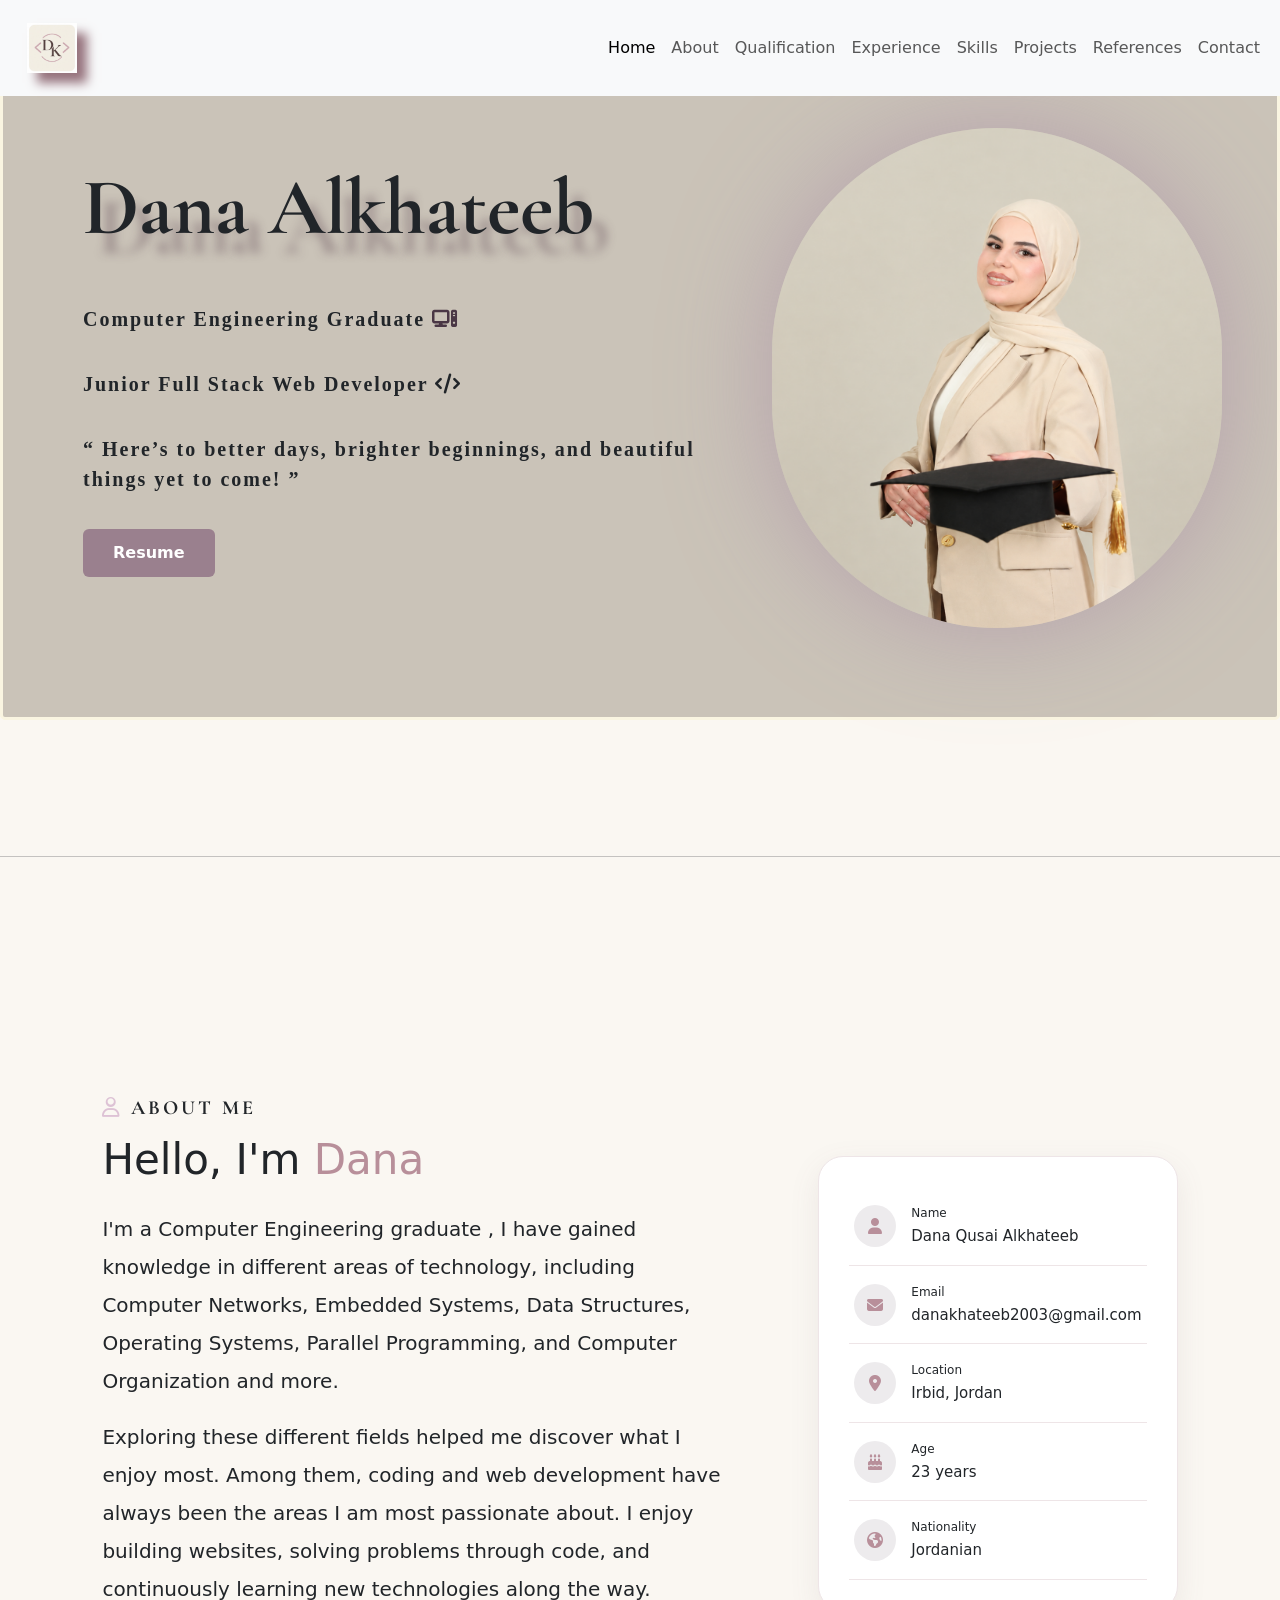
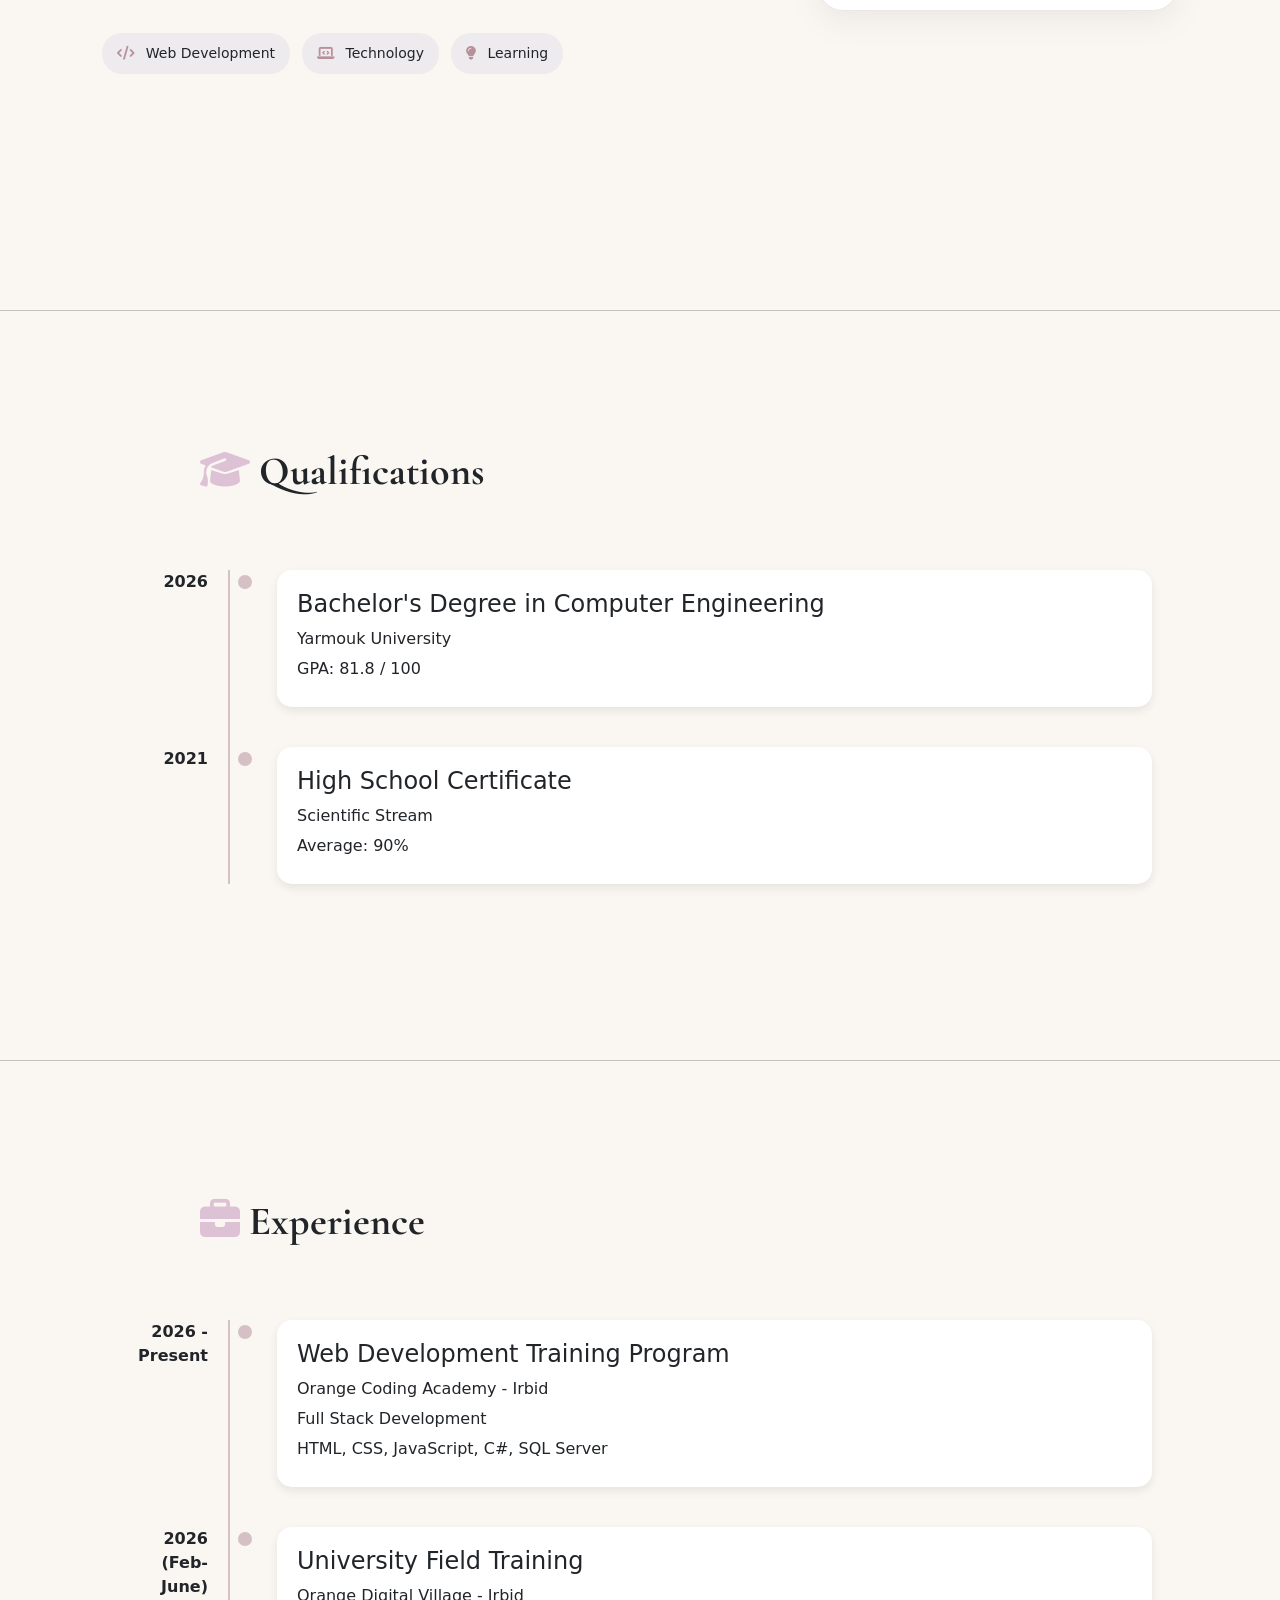
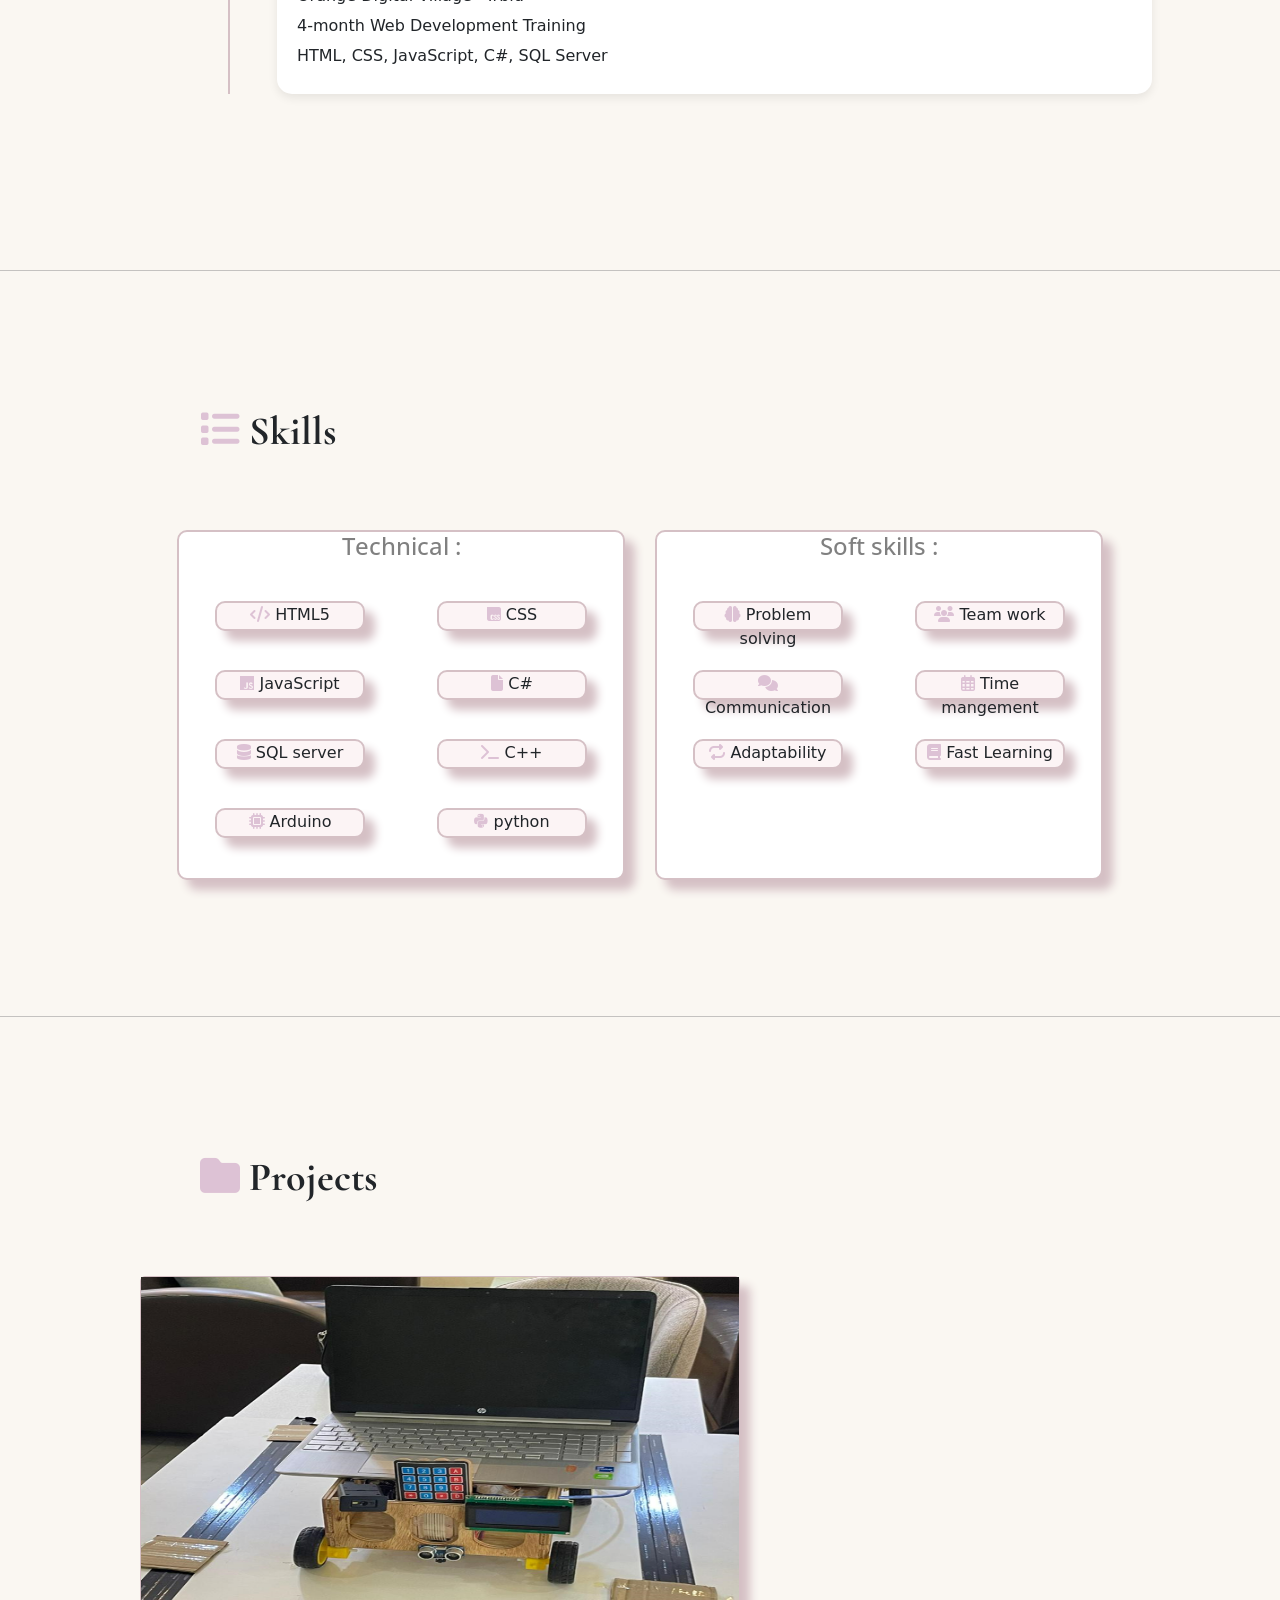
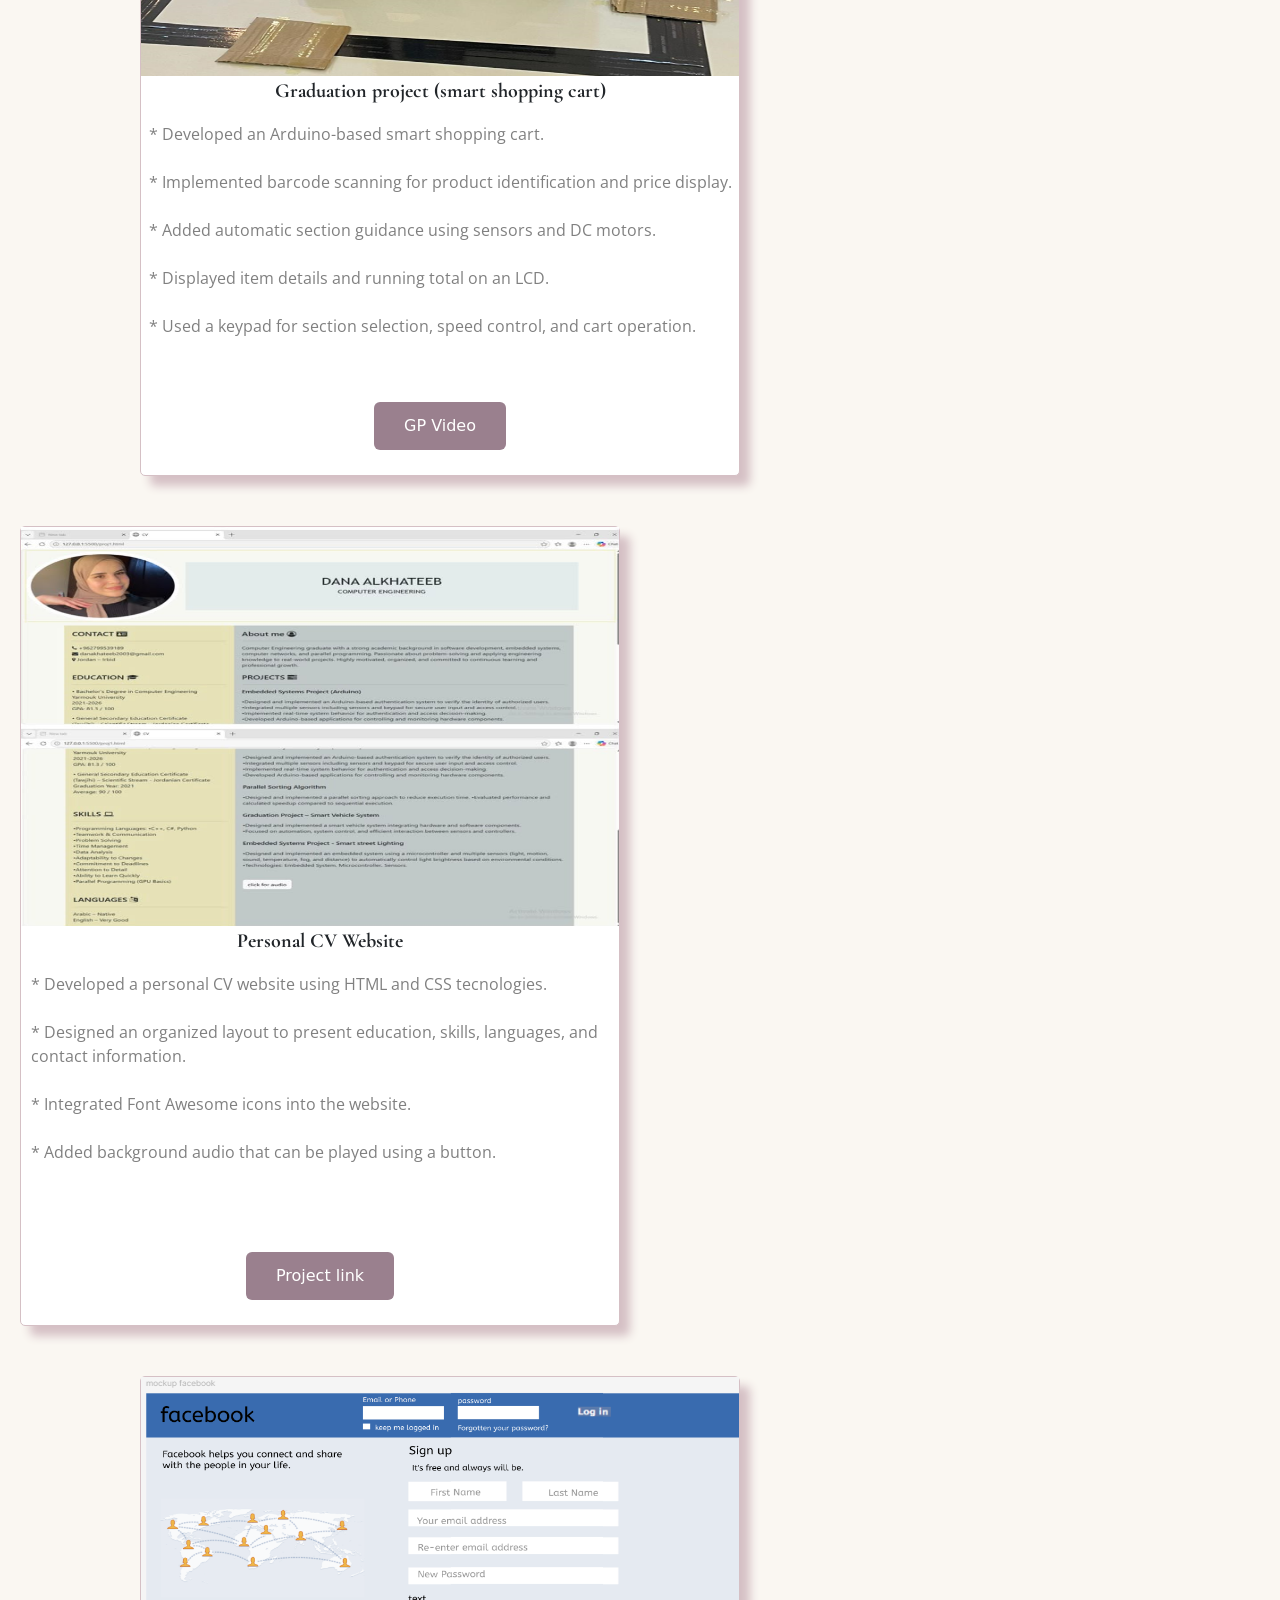
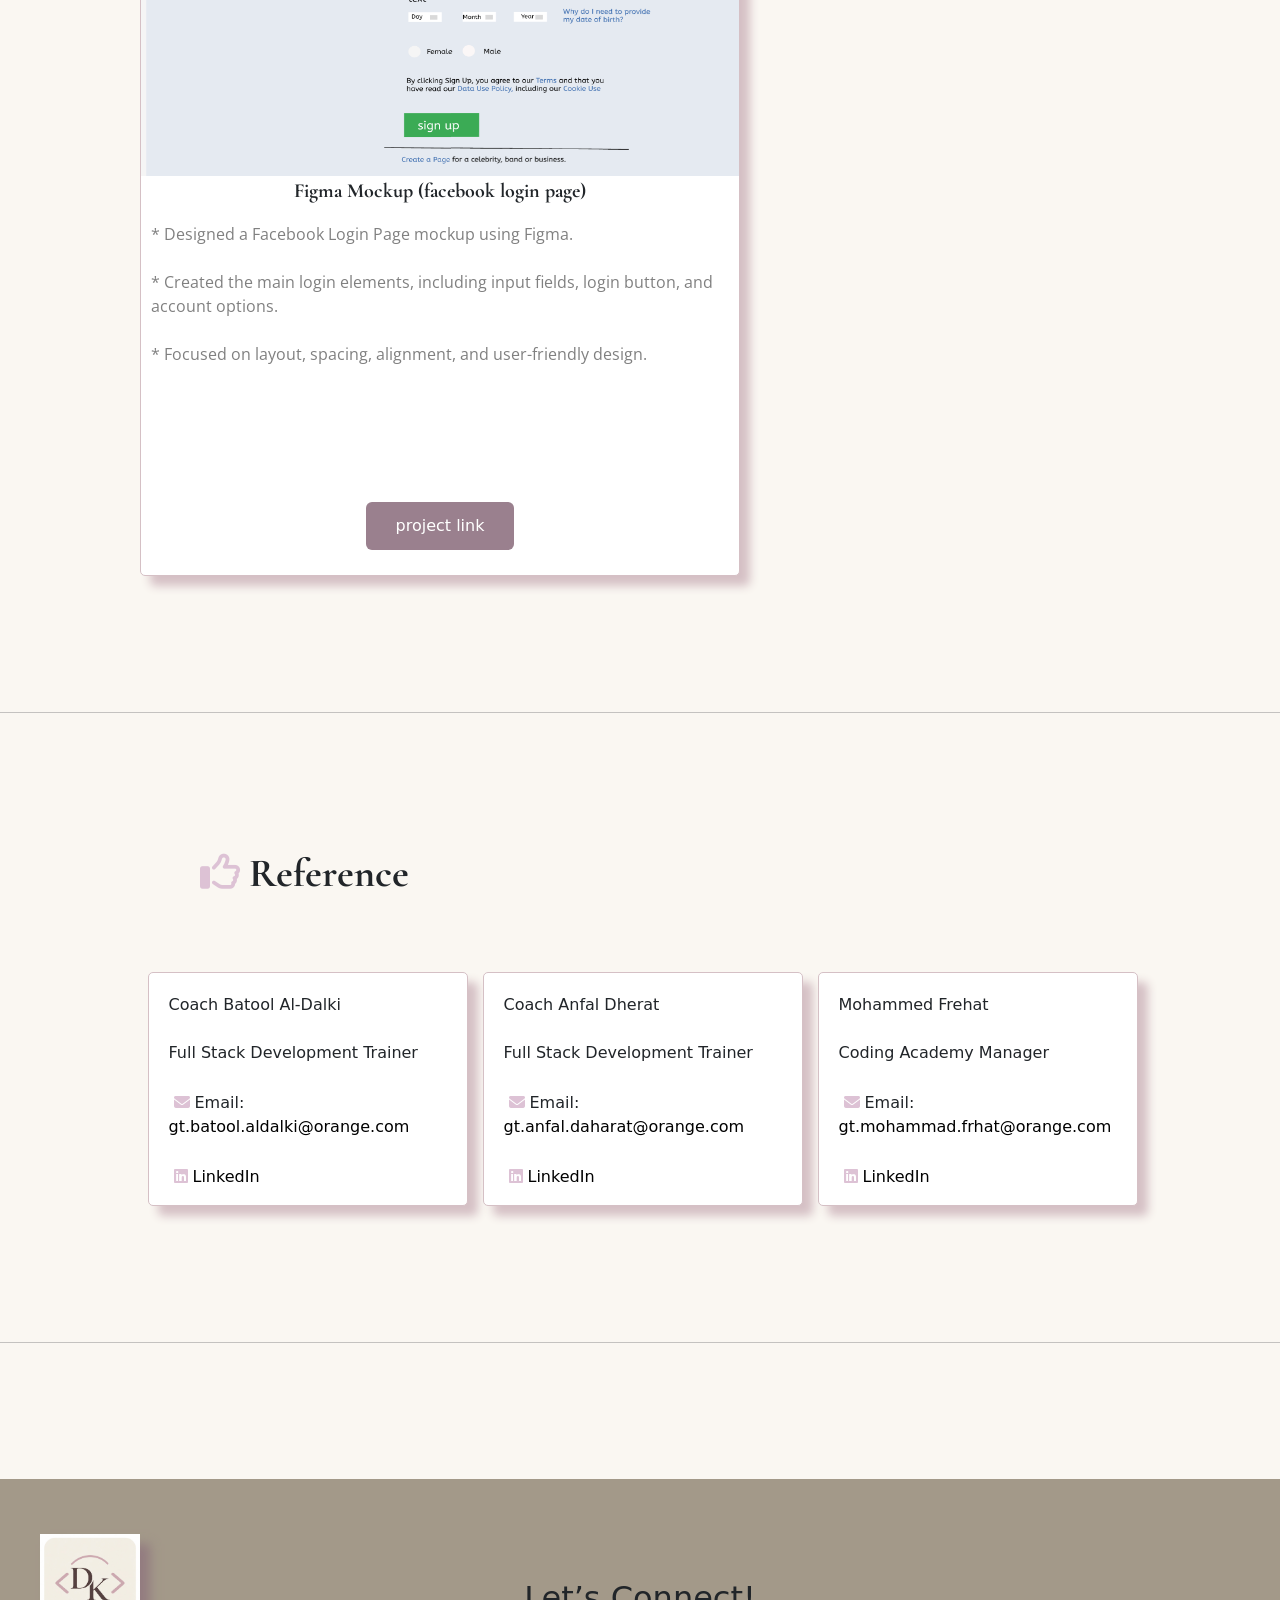
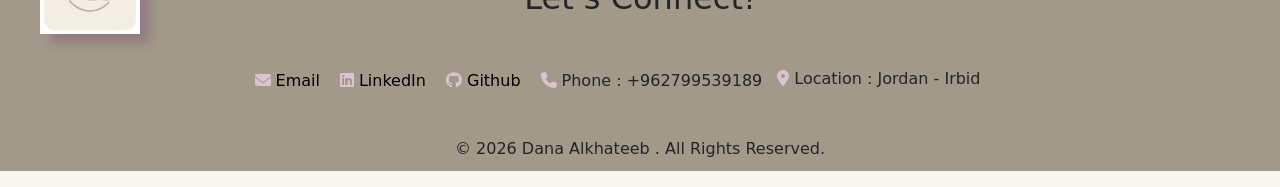
==== commit 50f92f19: "updated" ====
--- a/index.html
+++ b/index.html
@@ -25,7 +25,7 @@
  <nav class="navbar navbar-expand-lg bg-body-tertiary">
     <div class="container-fluid">
 
-        <img src="WhatsApp Image 2026-09-11 at 5.00.55 PM.jpeg" class="logo">
+        <img src="images/WhatsApp Image 2026-09-11 at 5.00.55 PM.jpeg" class="logo">
 
         <button class="navbar-toggler" 
                 type="button" 
@@ -103,58 +103,162 @@
     </q>
     <a href="https://canva.link/mftg10wpwktux8z" target="_blank" class="mybtn"> Resume</a>
   </div>
-   <div><img src="ChatGPT Image Sep 14, 2026, 09_27_58 PM.png" id="photo">
-  </div>
-</section>
-<br><br><br><br>
-
-<section class="aboutme" id="about">
-<div style="display: inline-block;font-size: 35px;font-weight: bold; " class="font1" >
-<i class="fa-solid fa-circle-user" style="color: rgb(221, 194, 213);"></i>
-About Me</div><br><br>
-<p>Computer Engineering graduate with a strong background in
-software development espicailly web development. Also embedded systems, computer networks
-, programming and databases. Passionate about problem-solving and applying
-engineering knowledge to real-world projects. Highly motivated,
-organized, and committed to continuous learning and professional growth.</p>
-</section><br><br><br><br>
-
-
-
-<div class="qual" id="qualifications">
-<p style="display: inline-block;font-size:35px;font-weight: bold;" class="font1">
-<i class="fa-solid fa-graduation-cap" style="color: rgb(221, 194, 213);"></i>Qualifications</p>
-<p class="font2" style="color: black;">• Bachelor’s Degree in Computer Engineering<br>
-<span class="font2">Yarmouk University (2021-2026)<br>
-GPA: 81.8 / 100<br></span></p>
-</div><br><br><br>
-
-<div class="ex" id="experience">
-<p style="display: inline-block;font-size:35px;font-weight: bold;" class="font1">
-<i class="fa-solid fa-briefcase" style="color: rgb(221, 194, 213);"></i>Experience</p>
-<p><span class="font2" style="color: black;"> • Web Development training program - Orange coding academy -Irbid <br>
-[Sep 2026 - Present]</span><br>
-<span class="font2">
--followed by a 1-month internship.<br>
--hands-on experience in developing web applications using HTML, CSS, JavaScript, C#, and SQL Server.<br>
--Receiving an accredited certificate from Orange, PSUT, 
-and the Ministry of Higher Education and Scientific Research.</span><br><br><br>
-<span class="font2" style="color: black;">• University Field Training<br>
-[FEB 2026 - June 2026]</span><br><span class="font2">
--Completed a 4-month Web Development.<br>
--Technologeis learned : HTML, CSS, JavaScript, C#, and SQL Server.<br>
--Location: Orange Digital Village - Irbid.</span><br>
-</p></div>
-<br><br><br><br><hr><br><br><br>
-
-
-
-<p style="display: inline-block;font-size:35px;font-weight: bold; padding-left: 30px;" class="font1"id="skillsnav">
-<i class="fa-notdog fa-solid fa-list" style="color: rgb(221, 194, 213);"></i>
-Skills</p><br>
+   <div><img src="images/ChatGPT Image Sep 14, 2026, 09_27_58 PM.png" id="photo">
+  </div>
+</section>
+<br><br><br><br><br><hr><br><br><br><br><br>
+
+
+<section id="about" class="aboutsection">
+    <div class="aboutcontainer">
+       
+        <div class="leftabout">
+            
+            <span style="display: inline-block;font-size:20px;font-weight: bold;" class="font1 aboutlabel" >
+              <i class="fa-regular fa-user" style="color: rgb(221, 194, 213);"></i> ABOUT ME</span>
+              
+            <h2>Hello, I'm <span>Dana</span></h2>
+            <p>
+                I'm a Computer Engineering graduate , I have gained knowledge in different areas of technology, including Computer Networks,
+                 Embedded Systems, Data Structures, Operating Systems, Parallel Programming, and Computer Organization and more. 
+            </p>
+            <p>
+              Exploring these different fields helped me discover what I enjoy most.
+                   Among them, coding and web development have always been the areas I am most passionate about.
+                    I enjoy building websites, solving problems through code, and continuously learning new technologies along the way.
+            </p>
+            <div class="interests">
+                <span><i class="fa-solid fa-code"></i> Web Development</span>
+                <span><i class="fa-solid fa-laptop-code"></i> Technology</span>
+                <span><i class="fa-solid fa-lightbulb"></i> Learning</span>
+            </div>
+        </div>
+
+        <div class="aboutinfo"> <!--right-->
+        <div class="infoitem">
+         <div class="infoicon">
+         <i class="fa-solid fa-user"></i></div>
+                  <div>
+                  <small>Name</small>
+                <p>Dana Qusai Alkhateeb</p>
+                </div>
+        </div>
+              <div class="infoitem">
+                <div class="infoicon">
+                  <i class="fa-solid fa-envelope"></i>
+                </div>
+                <div>
+                  <small>Email</small>
+                  <p>danakhateeb2003@gmail.com</p>
+                </div>
+              </div>
+             <div class="infoitem">
+                <div class="infoicon">
+                    <i class="fa-solid fa-location-dot"></i>
+                </div>
+                <div>
+                    <small>Location</small>
+                    <p>Irbid, Jordan</p>
+                </div>
+            </div>
+            <div class="infoitem">
+                <div class="infoicon">
+                    <i class="fa-solid fa-cake-candles"></i>
+                </div>
+                <div>
+                    <small>Age</small>
+                    <p>23 years</p>
+                </div>
+            </div>
+            <div class="infoitem">
+                <div class="infoicon">
+                <i class="fa-solid fa-earth-americas"></i></div>
+                <div>
+              <small>Nationality</small>
+               <p>Jordanian</p></div>
+         </div>
+        </div>
+    </div>
+</section>
+<br><br><br><br><br><hr><br><br><br><br><br>
+
+
+<section id="qualifications">
+    <h1 class="font1" style="margin-left: 200px; margin-bottom: 75px;">
+      <i class="fa-solid fa-graduation-cap" style="color: rgb(221, 194, 213);"></i>  Qualifications</h1>
+
+    <div class="timeline">
+
+        <div class="timelineitem">
+            <div class="date">2026</div>
+
+            <div class="dot"></div>
+
+            <div class="timelinecontent">
+                <h4>Bachelor's Degree in Computer Engineering</h4>
+                <p>Yarmouk University</p>
+                <p>GPA: 81.8 / 100</p>
+            </div>
+        </div>
+
+        <div class="timelineitem">
+            <div class="date">2021</div>
+
+            <div class="dot"></div>
+
+            <div class="timelinecontent">
+                <h4>High School Certificate</h4>
+                <p>Scientific Stream</p>
+                <p>Average: 90%</p>
+            </div>
+        </div>
+
+    </div>
+</section>
+<br><br><br><br><br><hr><br><br><br><br><br>
+
+
+<section id="experience">
+    <h1 class="font1" style="margin-left: 200px; margin-bottom: 75px;">
+      <i class="fa-solid fa-briefcase" style="color: rgb(221, 194, 213);"></i>  Experience</h1>
+
+    <div class="timeline">
+
+        <div class="timelineitem">
+            <div class="date">2026 - Present</div>
+
+            <div class="dot"></div>
+            <div class="timelinecontent">
+                <h4>Web Development Training Program</h4>
+                <p>Orange Coding Academy - Irbid</p>
+                <p>Full Stack Development</p>
+                <p>HTML, CSS, JavaScript, C#, SQL Server</p>
+            </div>
+        </div>
+
+        <div class="timelineitem">
+            <div class="date">2026 (Feb-June)</div>
+
+            <div class="dot"></div>
+
+            <div class="timelinecontent">
+                <h4>University Field Training</h4>
+                <p>Orange Digital Village - Irbid</p>
+                <p>4-month Web Development Training</p>
+                <p>HTML, CSS, JavaScript, C#, SQL Server</p>
+            </div>
+        </div>
+
+    </div>
+</section>
+<br><br><br><br><br><hr><br><br><br><br><br>
+
+
+<h1 class="font1" style="margin-left: 200px; margin-bottom: 75px;"id="skillsnav">
+<i class="fa-notdog fa-solid fa-list" style="color: rgb(221, 194, 213);"></i>  Skills</h1>
 <section class="skills">
 <div class="bigskillbox" >
-<p class="font2">Technical :</p>
+<h4 class="font2">Technical :</h4>
 <div class="smallskillbox"><i class="fa-solid fa-code" style="color: rgb(221, 194, 213);"></i> HTML5</div>
 <div class="smallskillbox"><i class="fa-brands fa-css" style="color: rgb(221, 194, 213);"></i> CSS</div>
 <div class="smallskillbox"><i class="fa-brands fa-js" style="color: rgb(221, 194, 213);"></i> JavaScript</div>
@@ -165,7 +269,7 @@
 <div class="smallskillbox"><i class="fa-brands fa-python" style="color: rgb(221, 194, 213);"></i> python</div>
   </div>
 <div class="bigskillbox">
-<p class="font2">Soft skills :</p>
+<h4 class="font2">Soft skills :</h4>
 <div class="smallskillbox"><i class="fa-solid fa-brain" style="color: rgb(221, 194, 213);"></i> Problem solving</div>
 <div class="smallskillbox"><i class="fa-solid fa-users" style="color: rgb(221, 194, 213);"></i> Team work</div>
 <div class="smallskillbox"><i class="fa-solid fa-comments" style="color: rgb(221, 194, 213);"></i> Communication</div>
@@ -176,58 +280,60 @@
 
   </div>
 </section>
-<br><br><br><br><hr><br><br><br>
-
-
-<p style="display: inline-block;font-size:35px;font-weight: bold; padding-left: 30px;" class="font1" id="projects">
-<i class="fa-solid fa-folder" style="color: rgb(221, 194, 213);"></i>Projects</p><br><br>
+<br><br><br><br><br><hr><br><br><br><br><br>
+
+
+
+<h1 class="font1" style="margin-left: 200px; margin-bottom: 75px;"id="projects">
+<i class="fa-solid fa-folder" style="color: rgb(221, 194, 213);"></i>  Projects</h1>
 <section class="projsec">
-  <div class="projbox" >
-    <img src="Screenshot 2026-09-12 222320.png" style="width:100%;height:50%;">
+  <div class="projbox" style="margin-left:120px;" >
+    <img src="images/Screenshot 2026-09-12 222320.png" style="width:100%;height:50%;">
 <p class="font1" style="font-weight: bold; font-size:20px;">Graduation project (smart shopping cart)</p>
 <p class="font2">
-* Developed an Arduino-based smart shopping cart.<br>
-* Implemented barcode scanning for product identification and price display.<br>
-* Added automatic section guidance using sensors and DC motors.<br>
-* Displayed item details and running total on an LCD.<br>
+* Developed an Arduino-based smart shopping cart.<br><br>
+* Implemented barcode scanning for product identification and price display.<br><br>
+* Added automatic section guidance using sensors and DC motors.<br><br>
+* Displayed item details and running total on an LCD.<br><br>
 * Used a keypad for section selection, speed control, and cart operation.
 </p><br><br>
   <a href="https://drive.google.com/file/d/1u0VQEjvmavPRRhezhssOoXCKhcMGgPM_/view?usp=drivesdk" 
   target="_blank" class="mybtn">GP Video</a>
   </div>
   <div class="projbox">
-    <img src="WhatsApp Image 2026-09-12 at 7.10.41 PM.jpeg" style="width:100%;height:50%;">
+    <img src="images/WhatsApp Image 2026-09-12 at 7.10.41 PM.jpeg" style="width:100%;height:50%;">
 <p class="font1" style="font-weight: bold; font-size:20px;">Personal CV Website</p>
-<p class="font2">
+<p class="font2" style="padding-left: 10px;">
 * Developed a personal CV website using HTML and CSS tecnologies.<br><br>
 * Designed an organized layout to present education, skills, languages, and contact information.<br><br>
 * Integrated Font Awesome icons into the website.<br><br>
 * Added background audio that can be played using a button.<br><br>
-</p>
+</p><br><br>
   <a href="https://github.com/DanaAlkhateeb123/cv-webpage/blob/main/cv.html" 
   target="_blank" class="mybtn"> Project link</a>
   </div>
 
-   <div class="projbox" >
-    <img src="Screenshot 2026-09-16 112122.png" style="width:100%;height:50%;">
+   <div class="projbox" style="margin-left:120px;"  >
+    <img src="images/Screenshot 2026-09-16 112122.png" style="width:100%;height:50%;">
 <p class="font1" style="font-weight: bold; font-size:20px;">Figma Mockup (facebook login page)</p>
-<p class="font2">
+<p class="font2"style="padding-left: 10px;">
 * Designed a Facebook Login Page mockup using Figma.<br><br>
 * Created the main login elements, including input fields, login button, and account options.<br><br>
 * Focused on layout, spacing, alignment, and user-friendly design.
-</p><br><br><br>
+</p><br><br><br><br><br>
   <a href="https://www.figma.com/design/3aCGuNy5yKoJOCLJ4rjzJK/task1?node-id=0-1&p=f&t=zqpZ9tSnIsThnH7j-0" 
   target="_blank" class="mybtn">project link</a>
   </div>
-</section><br><br><hr><br><br>
-
-
+</section>
+<br><br><br><br><br><hr><br><br><br><br><br>
+
+
+<h1 class="font1" style="margin-left: 200px; margin-bottom: 75px;"id="refnav">
+ <i class="fa-regular fa-thumbs-up" style="color: rgb(221, 194, 213);"></i>  Reference</h1>
 <section class="reference" id="refnav">
-  <p style="font-size:35px;font-weight: bold; padding-left: 30px; margin-right:50px;" class="font1">
-  <i class="fa-regular fa-thumbs-up" style="color: rgb(221, 194, 213);"></i>Reference</p>
   <div class="ref">Coach Batool Al-Dalki<br><br>
 Full Stack Development Trainer<br><br>
-  <i class="fa-solid fa-envelope" style="color: rgb(221, 194, 213); margin:5px;"></i>&nbsp Email:
+  <i class="fa-solid fa-envelope" style="color: rgb(221, 194, 213); margin:5px;"></i>Email:
      <a href="mailto:gt.batool.aldalki@orange.com" style="color: black;text-decoration: none;">gt.batool.aldalki@orange.com</a><br><br>
   <a href="https://www.linkedin.com/in/batool-walid-b33894228?utm_source=share_via&utm_content=profile&utm_medium=member_ios"
    target="_blank" style="color: black;text-decoration: none;">
@@ -235,24 +341,27 @@
   
   <div class="ref">Coach Anfal Dherat<br><br>
 Full Stack Development Trainer<br><br>
-    <i class="fa-solid fa-envelope" style="color: rgb(221, 194, 213); margin:5px;"></i>&nbsp Email:
+    <i class="fa-solid fa-envelope" style="color: rgb(221, 194, 213); margin:5px;"></i>Email:
      <a href="mailto:gt.anfal.daharat@orange.com" style="color: black; text-decoration: none;">gt.anfal.daharat@orange.com</a><br><br>
   <a href=" https://www.linkedin.com/in/anfal-dherat/" target="_blank" style="color: black; text-decoration: none;">
   <i class="fa-brands fa-linkedin" style="color: rgb(221, 194, 213); margin:5px;"></i>LinkedIn</a></p></div>
 
  <div class="ref">Mohammed Frehat<br><br>
 Coding Academy Manager<br><br>
-  <i class="fa-solid fa-envelope" style="color: rgb(221, 194, 213); margin:5px;"></i>&nbsp Email:
+  <i class="fa-solid fa-envelope" style="color: rgb(221, 194, 213); margin:5px;"></i>Email:
      <a href="mailto:gt.mohammad.frhat@orange.com" style="color: black;text-decoration: none;">gt.mohammad.frhat@orange.com</a><br><br>
   <a href="https://www.linkedin.com/in/mohammed-frehat-9222402b?utm_source=share_via&utm_content=profile&utm_medium=member_android"
    target="_blank" style="color: black;text-decoration: none;">
   <i class="fa-brands fa-linkedin" style="color: rgb(221, 194, 213); margin:5px;"></i>LinkedIn</a></p></div>
-</section><br><br><hr><br><br>
+</section>
+<br><br><br><br><br><hr><br><br><br><br><br>
+
 
 
 <div class="footer" id="contact">
-   <img style="position: relative; top:55px; left:20px;" src="WhatsApp Image 2026-09-11 at 5.00.55 PM.jpeg" 
+   <img style="position: relative; top:55px; left:20px;" src="images/WhatsApp Image 2026-09-11 at 5.00.55 PM.jpeg" 
    alt="Logo" width="100px" height="100px" id="footerlogo">
+   <h2 style="text-align: center;margin-bottom: 30px;">Let’s Connect!</h2>
 <div class="links" >
 
 <p style="text-align: center;">
@@ -275,6 +384,7 @@
 
   </div>
   <p style="text-align: center; padding-bottom: 10px;">© 2026 Dana Alkhateeb . All Rights Reserved.</p>
+
 </div>
 </body>
 </html>
--- a/p.css
+++ b/p.css
@@ -1,445 +1,670 @@
-.navbar {
-    position: fixed !important;
-    top: 0;
-    left: 0;
+.navbar { 
+    position: fixed !important; 
+    top: 0; 
+    left: 0; 
+    width: 100%; 
+    z-index: 1000; 
+
+} 
+body{
+    background-color:#FAF7F2 !important;
+}
+
+#about, 
+#qualifications, 
+#experience, 
+#skillsnav, 
+#projects, 
+#contact, 
+#refnav { 
+    scroll-margin-top: 100px; 
+} 
+ 
+.hero{ 
+    width:100vw; 
+    height:650px; 
+    border: 3px rgb(250, 245, 225) solid; 
+    font-weight: bold; 
+    border-radius: 5px; 
+    display: flex; 
+    margin-top: 70px; 
+    background-color:#cac3b8; 
+} 
+
+.left{ 
+    display: flex;  
+    flex-direction: column; 
+    gap: 20px; 
+    padding-left: 80px; 
+    padding-top: 75px; 
+} 
+
+.name{ 
+    font-family: "Cormorant Garamond", serif; 
+    font-size: 80px; 
+    text-shadow: 15px 20px 10px rgba(81, 55, 68, 0.35); 
+} 
+
+.info:hover{ 
+    text-shadow: 15px 15px 5px rgba(81, 55, 68, 0.35); 
+} 
+
+.name:hover{ 
+    text-shadow: 20px 20px 5px rgba(81, 55, 68, 0.35);
+} 
+ 
+.info { 
+    font-family:Cambria, Cochin, Georgia, Times, 'Times New Roman', serif; 
+    font-size: 20px; 
+    letter-spacing: 2px; 
+    margin-bottom: 15px; 
+} 
+
+.mybtn { 
+    background-color:#9a808e; 
+    color: white; 
+    text-decoration: none; 
+    padding: 12px 30px; 
+    border-radius: 6px; 
+    font-size: 16px; 
+    width: fit-content; 
+} 
+ 
+.mybtn:hover { 
+    box-shadow: 5px 15px 15px rgba(81, 55, 68, 0.35); 
+} 
+ 
+#photo{
+    width:450px;  
+    height:500px; 
+    border-radius:1000px; 
+    margin: 55px; 
+    box-shadow: 0 0 100px rgba(174, 148, 167, 0.75); 
+} 
+
+#photo:hover{ 
+    box-shadow: 0 0 40px rgba(255, 255, 255, 0.75); 
+} 
+
+
+
+/* About */
+
+.aboutsection { 
+    padding: 100px 8%; 
+} 
+
+.aboutcontainer { 
+    max-width: 1100px; 
+    margin: auto; 
+    display: flex; 
+    gap: 70px; 
+    align-items: center; 
+} 
+
+.leftabout { 
+    padding-right: 20px; 
+} 
+
+.aboutlabel { 
+    display: inline-block; 
+    font-size: 20px; 
+    letter-spacing: 3px; 
+    margin-bottom: 12px; 
+} 
+
+.leftabout h2 { 
+    font-size: 42px; 
+    margin-bottom: 25px; 
+} 
+
+.leftabout h2 span { 
+    color: #b88f9a; 
+} 
+
+.leftabout p { 
+    font-size: 20px; 
+    line-height: 1.9; 
+    margin-bottom: 18px; 
+} 
+
+.interests { 
+    display: flex; 
+    flex-wrap: wrap; 
+    gap: 12px; 
+    margin-top: 25px; 
+} 
+
+.interests span { 
+    padding: 10px 15px; 
+    background-color: #edebed; 
+    border-radius: 20px; 
+    font-size: 14px; 
+} 
+
+.interests i { 
+    margin-right: 6px; 
+    color: #b88f9a; 
+} 
+ 
+.aboutinfo { 
+    background-color: #ffffff; 
+    padding: 30px; 
+    border-radius: 25px; 
+    box-shadow: 0 10px 30px rgba(120, 95, 105, 0.10); 
+    border: 1px solid #eee5e7; 
+} 
+
+.infoitem { 
+    display: flex; 
+    align-items: center; 
+    gap: 15px; 
+    padding: 17px 5px; 
+    border-bottom: 1px solid #eee5e7; 
+} 
+ 
+.infoicon { 
+    width: 42px; 
+    height: 42px; 
+    display: flex; 
+    align-items: center; 
+    justify-content: center; 
+    border-radius: 50%; 
+    background-color: #edebed; 
+    color: #b88f9a; 
+} 
+
+.infoitem small { 
+    display: block; 
+    font-size: 12px; 
+    margin-bottom: 3px; 
+} 
+
+.infoitem p { 
+    margin: 0; 
+    font-size: 15px; 
+} 
+
+
+
+/* Timeline */
+
+.timeline { 
+    position: relative; 
+    width: 80%; 
+    margin: 40px auto; 
+} 
+
+ 
+.timeline::before { 
+    content: ""; 
+    position: absolute; 
+    left: 100px; 
+    top: 0; 
+    width: 2px; 
+    height: 100%; 
+    background-color: #D5C0C5; 
+} 
+ 
+.timelineitem { 
+    display: flex; 
+    align-items: flex-start; 
+    margin-bottom: 40px; 
+} 
+ 
+.date { 
+    width: 80px; 
+    text-align: right; 
+    margin-right: 30px; 
+    font-weight: bold; 
+} 
+ 
+.dot { 
+    width: 14px; 
+    height: 14px; 
+    background-color: #D5C0C5; 
+    border-radius: 50%; 
+    margin-top: 5px; 
+    z-index: 1; 
+} 
+ 
+.timelinecontent { 
+    margin-left: 25px; 
+    background-color:white; 
+    padding: 20px; 
+    border-radius: 15px; 
+    box-shadow: 0 4px 10px rgba(0,0,0,0.08); 
+    flex: 1; 
+} 
+ 
+.timelinecontent h3 { 
+    margin-top: 0; 
+} 
+ 
+.timelinecontent p { 
+    margin: 6px 0; 
+} 
+
+
+
+.font1{ 
+    font-family:"Cormorant Garamond", serif; 
+    font-weight: bold; 
+} 
+ 
+.font2{ 
+    font-family: "Open Sans", sans-serif; 
+    color: gray; 
+} 
+ 
+#imgbox{ 
+    width:100px; 
+    height:100px; 
+    margin: 0 auto; 
+} 
+ 
+#imgbox img {  
+    width: 100%; 
+    height: 100%; 
+    object-fit: cover; 
+} 
+ 
+.bigskillbox{ 
+    border: #D5C0C5 2px solid;    
+    border-radius:10px; 
+    background-color:white; 
+    width:35%; 
+    height:350px; 
+    display: grid; 
+    grid-template-columns: repeat(2, 1fr); 
+    grid-template-rows: repeat(5, 1fr); 
+    justify-items: center; 
+    box-shadow: 10px 10px 10px #D5C0C5; 
+    text-align: center; 
+} 
+ 
+.bigskillbox .font2 { 
+    grid-column: 1 / -1; 
+    text-align: center; 
+} 
+ 
+.smallskillbox{ 
+    border: #D5C0C5 2px solid;    
+    border-radius:10px; 
+    background-color:#fcf4f5;  
+    width:150px; 
+    height:30px; 
+    box-shadow: 10px 10px 10px #D5C0C5; 
+} 
+ 
+.skills{ 
+    display: flex; 
+    gap: 30px; 
+    justify-content: center; 
+} 
+
+.projsec{ 
+    display: flex; 
+    flex-wrap: wrap; 
+    gap: 50px; 
+    margin-left: 20px; 
+    margin-right: 20px; 
+} 
+ 
+.projbox{ 
+    border:#D5C0C5 1px solid; 
+    border-radius:5px; 
+    align-items: center; 
+    width:600px; 
+    height:800px; 
+    display: flex; 
+    flex-direction: column; 
+    background-color:white; 
+    box-shadow: 10px 10px 10px #D5C0C5; 
+} 
+ 
+.reference{ 
+    display: flex; 
+    gap: 10px; 
+    justify-content: center; 
+} 
+ 
+.ref{ 
+    border:#D5C0C5 1px solid; 
+    border-radius:5px; 
+    align-items: center; 
+    width:25%; 
+    height:fit-content; 
+    margin-left:5px; 
+    background-color:white; 
+    box-shadow: 10px 10px 10px #D5C0C5; 
+    padding-left: 20px; 
+    padding-top: 20px; 
+} 
+ 
+.footer{ 
+    background-color:#a39989; 
+
+} 
+ 
+.links{ 
+    width:100vw; 
+    height:90px; 
+    display:flex; 
+    justify-content:center; 
+    padding-right:50px; 
+    padding-top:20px; 
+    gap:15px; 
+} 
+ 
+.logo { 
+    height:50px; 
+    width:50px; 
+    box-shadow:10px 10px 10px #96737d; 
+    margin:15px; 
+} 
+
+#footerlogo{ 
+    box-shadow:10px 10px 10px #937c80; 
+    margin-left:20px; 
+} 
+
+
+
+/* Mobile under 480px */
+
+@media (max-width: 480px) { 
+
+    .hero { 
+        width:100%; 
+        height:auto; 
+        margin-top:60px; 
+        padding:30px 15px; 
+        display:flex; 
+        flex-direction:column; 
+        align-items:center; 
+        justify-content:center; 
+        gap:20px; 
+    } 
+ 
+    .left { 
+        width:100%; 
+        padding-left:0; 
+        align-items:center; 
+        text-align:center; 
+        gap:10px; 
+    } 
+ 
+    .name { 
+        font-size:50px; 
+        margin-bottom:10px; 
+    } 
+ 
+    .info { 
+        font-size:16px; 
+        letter-spacing:1px; 
+        margin-bottom:10px; 
+    } 
+ 
+    #photo { 
+        width:280px; 
+        height:320px; 
+        margin:auto; 
+    } 
+ 
+    .cvbtn { 
+        margin:auto; 
+    }
+
+
+    /* About - Mobile */
+
+    .about-section {
+        padding:60px 20px;
+    }
+
+    .aboutcontainer {
+        width:100%;
+        display:flex;
+        flex-direction:column;
+        gap:30px;
+    }
+
+    .leftabout {
+        padding-right:0;
+    }
+
+    .aboutlabel {
+        font-size:17px;
+    }
+
+    .leftabout h2 {
+        font-size:32px;
+    }
+
+    .leftabout p {
+        font-size:16px;
+        line-height:1.7;
+    }
+
+    .aboutinfo {
+        width:100%;
+        padding:20px;
+    }
+
+    .infoitem {
+        gap:10px;
+        padding:12px 5px;
+    }
+
+    .infoitem p {
+        font-size:14px;
+    }
+
+    .interests {
+        justify-content:center;
+    }
+
+
+
+    /* Timeline - Mobile */
+
+    .timeline {
+        width:90%;
+        margin:30px auto;
+    }
+
+    .timeline::before {
+        left:70px;
+    }
+
+    .timeline-item {
+        margin-bottom:30px;
+    }
+
+    .date {
+        width:50px;
+        margin-right:20px;
+        font-size:13px;
+    }
+
+    .dot {
+        width:12px;
+        height:12px;
+        margin-top:5px;
+    }
+
+    .timeline-content {
+        margin-left:15px;
+        padding:15px;
+    }
+
+    .timeline-content h3 {
+        font-size:18px;
+    }
+
+    .timeline-content p {
+        font-size:14px;
+    }
+
+
+
+    /* Qualifications & Experience Titles */
+
+    #qualifications,
+    #experience {
+        width:100%;
+        margin-left:0;
+        margin-right:0;
+    }
+
+    #qualifications h1,
+    #experience h1 {
+        width:100%;
+        text-align:center;
+        margin-left:0;
+        margin-right:0;
+    }
+
+
+
+    .aboutme { 
+        width:90%; 
+        height:auto; 
+        padding:15px; 
+        margin:auto; 
+    } 
+
+
+    .qual , .ex { 
+        width:90%; 
+        height:auto; 
+        padding:15px; 
+        margin-bottom:40px; 
+    } 
+
+
+
+    #skillsnav { 
+        margin-left:55px; 
+    } 
+ 
+    .skills { 
+        flex-direction:column; 
+        align-items:center; 
+        gap:30px; 
+    } 
+ 
+    .bigskillbox { 
+        width:90%; 
+        height:auto; 
+        padding:15px 5px; 
+        grid-template-columns:repeat(2, 1fr); 
+        grid-template-rows:auto; 
+        gap:15px 5px; 
+    } 
+ 
+    .smallskillbox { 
+        width:135px; 
+        height:35px; 
+        font-size:13px; 
+        padding-top:7px; 
+    } 
+
+
+/* Projects - Mobile */
+
+#projects {
     width: 100%;
-    z-index: 1000;
-}
-#about,
+    margin-left: 0 !important;
+    margin-right: 0 !important;
+    text-align: center;
+}
+
+.projsec {
+    display: flex;
+    flex-direction: column;
+    flex-wrap: nowrap;
+    align-items: stretch;
+    gap: 20px;
+    width: 100%;
+    margin-left: 0 !important;
+    margin-right: 0 !important;
+    padding-left: 0;
+    padding-right: 0;
+}
+
+.projbox {
+    width: 100% !important;
+    height: auto;
+    margin-left: 0 !important;
+    margin-right: 0 !important;
+    padding: 10px;
+    box-sizing: border-box;
+    align-self: stretch;
+}
+
+.projbox img {
+    width: 100% !important;
+    height: 250px !important;
+}
+
+.projbox .font2 {
+    font-size: 14px;
+}
+
+
+    .reference { 
+        flex-direction:column; 
+        align-items:center; 
+        gap:20px; 
+    } 
+ 
+    .ref { 
+        width:90%; 
+        padding:15px; 
+        text-align:center; 
+    } 
+ 
+    .footer img { 
+        position:static !important; 
+        margin: auto !important;
+        display:block; 
+    
+    } 
+ 
+    .links { 
+        height:auto; 
+        padding:10px; 
+        display:flex; 
+        flex-direction:column; 
+        gap:5px; 
+    } 
+    /* Qualifications & Experience Titles */
+
 #qualifications,
-#experience,
+#experience {
+    width: 100%;
+    margin-left: 0;
+    margin-right: 0;
+}
+
+#qualifications > h1,
+#experience > h1 {
+    width: 100%;
+    margin-left: 0 !important;
+    margin-right: 0 !important;
+    text-align: center;
+}
+
+
+/* Other Section Titles */
+
 #skillsnav,
 #projects,
-#contact,
 #refnav {
-    scroll-margin-top: 100px;
-}
-
-
-.hero{
-    width:100vw;
-    height:630px;
-    border: 3px rgb(220, 218, 204) solid;
-    background-color: rgb(220, 218, 204);
-    font-weight: bold;
-    border-radius: 5px;
-    display: flex;
-    margin-top: 70px;  
-}
-.left{
-    display: flex; 
-    flex-direction: column;
-    gap: 20px;
-    padding-left: 30px;
-}
-.name{
-    font-family: "Cormorant Garamond", serif;
-    font-size: 80px;
-    text-shadow: 15px 20px 10px rgba(81, 55, 68, 0.35);
-
-
-}
-.info:hover{
-        text-shadow: 15px 15px 5px rgba(81, 55, 68, 0.35);
-}
-.name:hover{
-        text-shadow: 20px 20px 5px rgba(81, 55, 68, 0.35);}
-
-.info {
-    font-family:Cambria, Cochin, Georgia, Times, 'Times New Roman', serif;
-    font-size: 20px;
-    letter-spacing: 2px;
-    margin-bottom: 15px;
-}
-.mybtn {
-    background-color:#9a808e;
-    color: white;
-    text-decoration: none;
-    padding: 12px 30px;
-    border-radius: 6px;
-    font-size: 16px;
-    width: fit-content;
-    margin:auto;
-}
-
-.mybtn:hover {
-    box-shadow: 5px 15px 15px rgba(81, 55, 68, 0.35);
-}
-
-#photo{
-width:450px; 
-height:500px;
-border-radius:1000px;
-margin: 55px 1px 40px 100px;
-box-shadow: 0 0 100px rgba(174, 148, 167, 0.75);
-}
-#photo:hover{
-    box-shadow: 0 0 40px rgba(255, 255, 255, 0.75);
-
-}
-
-
-.aboutme{
-    width:70vw;
-    height:250px;
-    border: #D5C0C5 solid 2px;
-    border-radius:10px;
-    background-color:#FAF7F2;
-    margin: auto;
-    padding-left: 10px;
-
-
-}
-
-.qual{
-    height:30vh;
-    border: #D5C0C5 solid 2px;
-    border-radius:10px;
-    background-color:#FAF7F2;
+    margin-left: 0 !important;
+    margin-right: 0 !important;
     text-align: center;
-    width:70vw;
-    padding-top: 10px;
-    box-shadow: 10px 10px 10px  #D5C0C5 ;
-    margin: auto;
-    padding-left: 10px;
-    margin-bottom: 50px;
-
-}
-.ex{
-    height:60vh;
-    border: #D5C0C5 solid 2px;
-    border-radius:10px;
-    background-color:#FAF7F2;
-    text-align: center;
-    width:70vw;
-    padding-top: 10px;
-    box-shadow: 10px 10px 10px  #D5C0C5 ;
-    margin: auto;
-    padding-left: 10px;
-    margin-bottom: 50px;
-
-}
-
-
-.font1{
-    font-family:"Cormorant Garamond", serif;
-}
-
-.font2{
-    font-family: "Open Sans", sans-serif;
-    color: gray;
-}
-
-#imgbox{
-    width:100px;
-    height:100px;
-    margin: 0 auto;
-}
-
-#imgbox img { 
-    width: 100%;
-    height: 100%;
-    object-fit: cover;
-}
-
-.bigskillbox{
-    border: #D5C0C5 2px solid;   
-    border-radius:10px;
-    background-color:#FAF7F2;
-    width:45%;
-    height:250px;
-    display: grid;
-    grid-template-columns: repeat(4, 1fr);
-    grid-template-rows: repeat(3, 1fr);
-    justify-items: center;
-    box-shadow: 10px 10px 10px  #D5C0C5 ;
-   text-align: center;
-}
-
-.bigskillbox .font2 {
-    grid-column: 1 / -1;
-    text-align: center;
-}
-
-.smallskillbox{
-    border: #D5C0C5 2px solid;   
-    border-radius:10px;
-    background-color: #fff; 
-    width:150px;
-    height:30px;
-    box-shadow: 10px 10px 10px  #D5C0C5 ;
-    
-
-}
-
-.skills{
-    display: flex;
-    gap: 30px;
-    justify-content: center;
-}
-.projsec{
-display: flex;
- gap: 50px;
-justify-content:center;
-    margin-left: 20px;
-    margin-right: 20px;
-}
-
-.projbox{
-    border:#D5C0C5 1px solid;
-    border-radius:5px;
-    align-items: center;
-    width:600px;
-    height:800px;
-    display: flex;
-    flex-direction: column;
-    background-color:#FAF7F2;
-    padding-left: 5px;
-    box-shadow: 10px 10px 10px  #D5C0C5 ;
-
-}
-
-.reference{
-    display: flex;
-    gap: 10px;
-}
-
-.ref{
-    border:#D5C0C5 1px solid;
-    border-radius:5px;
-    align-items: center;
-    width:25%;
-    height:fit-content;
-    margin-left:5px;
-    background-color:#FAF7F2;
-    box-shadow: 10px 10px 10px  #D5C0C5 ;
-}
-
-.footer{
-    background-color: rgb(220, 218, 204);
-}
-
-.links{
-    width:100vw;
-    height: 90px;
-    display: flex;
-    justify-content:center;
-    padding-right:50px;
-    padding-top:20px;
-    gap: 15px;
-}
-.logo {
-    height: 50px;
-    width: 50px;
-    box-shadow: 10px 10px 10px  #D5C0C5 ;
-}
-#footerlogo{
-    box-shadow: 10px 10px 10px  #D5C0C5 ;
-}
-
-
-
-
-
-
-/*Tablet 481px - 768px */
-
-@media (min-width: 481px) and (max-width: 768px) {
-
-    .ex {
-    height: 70vh;}
-
-    .ref{
-        height:300px;
-    }
-
-    .name {
-        height:350px;
-    }
-
-    .bigskillbox {
-        width:80vw;
-        margin:auto;
-    }
-.hero{
-     width: 116vw;
-    height: 672px;}
-
-    .projsec{
-    margin-left: 90px;
-
-    }
-    .footer{
-            width: 890px;
-    }
-
-     .skills{
-        display: flex;
-        flex-direction: column;
-    }
-
-    div.ref{
-        width:85vw;
-    }
-
-    .name{
-        height:300px;
-    }
-
-    .aboutme {
-        height: 275px;
-    }
-
-    .bigskillbox{
-        width:80vw;
-    }
-
-    .links {
-        height: 100px;
-        margin-left:30px;
-    }
-}
-
-
-
-
-/*mobile under 480px */
-
-
-@media (max-width: 480px) {
-
-
-    .hero {
-        width: 100%;
-        height: auto;
-        margin-top: 60px;
-        padding: 30px 15px;
-        display: flex;
-        flex-direction: column;
-        align-items: center;
-        justify-content: center;
-        gap: 20px;
-    }
-
-    .left {
-        width: 100%;
-        padding-left: 0;
-        align-items: center;
-        text-align: center;
-        gap: 10px;
-    }
-
-    .name {
-        font-size: 50px;
-        margin-bottom: 10px;
-    }
-
-    .info {
-        font-size: 16px;
-        letter-spacing: 1px;
-        margin-bottom: 10px;
-    }
-
-    #photo {
-        width: 280px;
-        height: 320px;
-        margin: auto;
-
-    }
-
-    .cvbtn {
-        margin: auto;
-    }
-
-    .aboutme {
-        width: 90%;
-        height: auto;
-        padding: 15px;
-        margin: auto;
-    }
-
-    .qual , .ex {
-        width: 90%;
-        height: auto;
-        padding: 15px;
-        margin-bottom: 40px;
-    }
-  
-    #skillsnav {
-        margin-left: 55px;
-    }
-
-    .skills {
-        flex-direction: column;
-        align-items: center;
-        gap: 30px;
-    }
-
-    .bigskillbox {
-        width: 90%;
-        height: auto;
-        padding: 15px 5px;
-        grid-template-columns: repeat(2, 1fr);
-        grid-template-rows: auto;
-        gap: 15px 5px;
-    }
-
-    .smallskillbox {
-        width: 135px;
-        height: 35px;
-        font-size: 13px;
-        padding-top: 7px;
-    }
-
-    #projects {
-        margin-left: 50px;
-    }
-
-    .projsec {
-    gap: 10px;
-    flex-direction: column;}
-
-
-    .projbox {
-        height: auto;
-        padding: 10px;
-        width: auto;
-    }
-
-    .projbox img {
-        width: 100% !important;
-        height: 250px !important;
-    }
-
-    .projbox .font2 {
-        font-size: 14px;
-    }
-
-    .reference {
-        flex-direction: column;
-        align-items: center;
-        gap: 20px;
-    }
-
-    .ref {
-        width: 90%;
-        padding: 15px;
-        text-align: center;
-    }
-
-
-    .footer img {
-        position: static !important;
-        margin: auto;
-        display: block;
-    }
-
-    .links {
-        height: auto;
-        padding: 10px;
-        display: flex;
-        flex-direction: column;
-        gap: 5px;
-    }
-
-} +}
+}
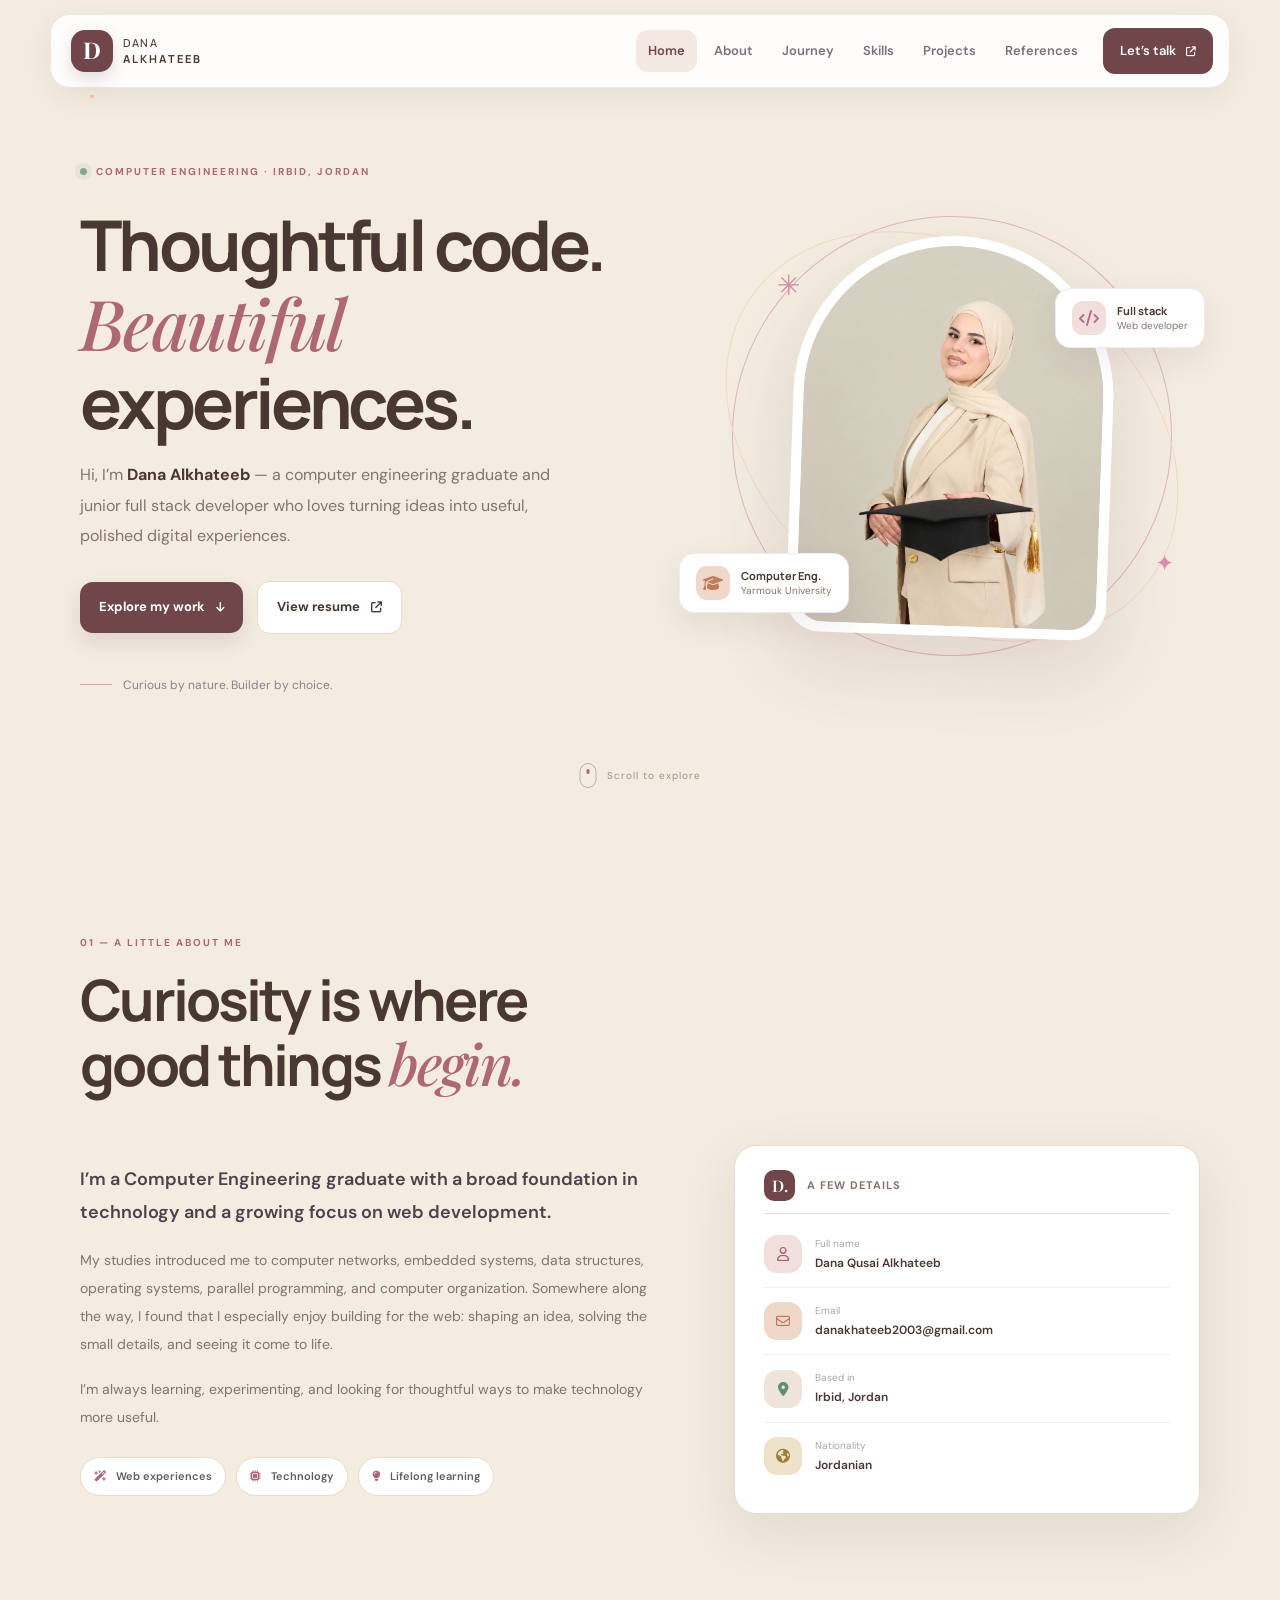
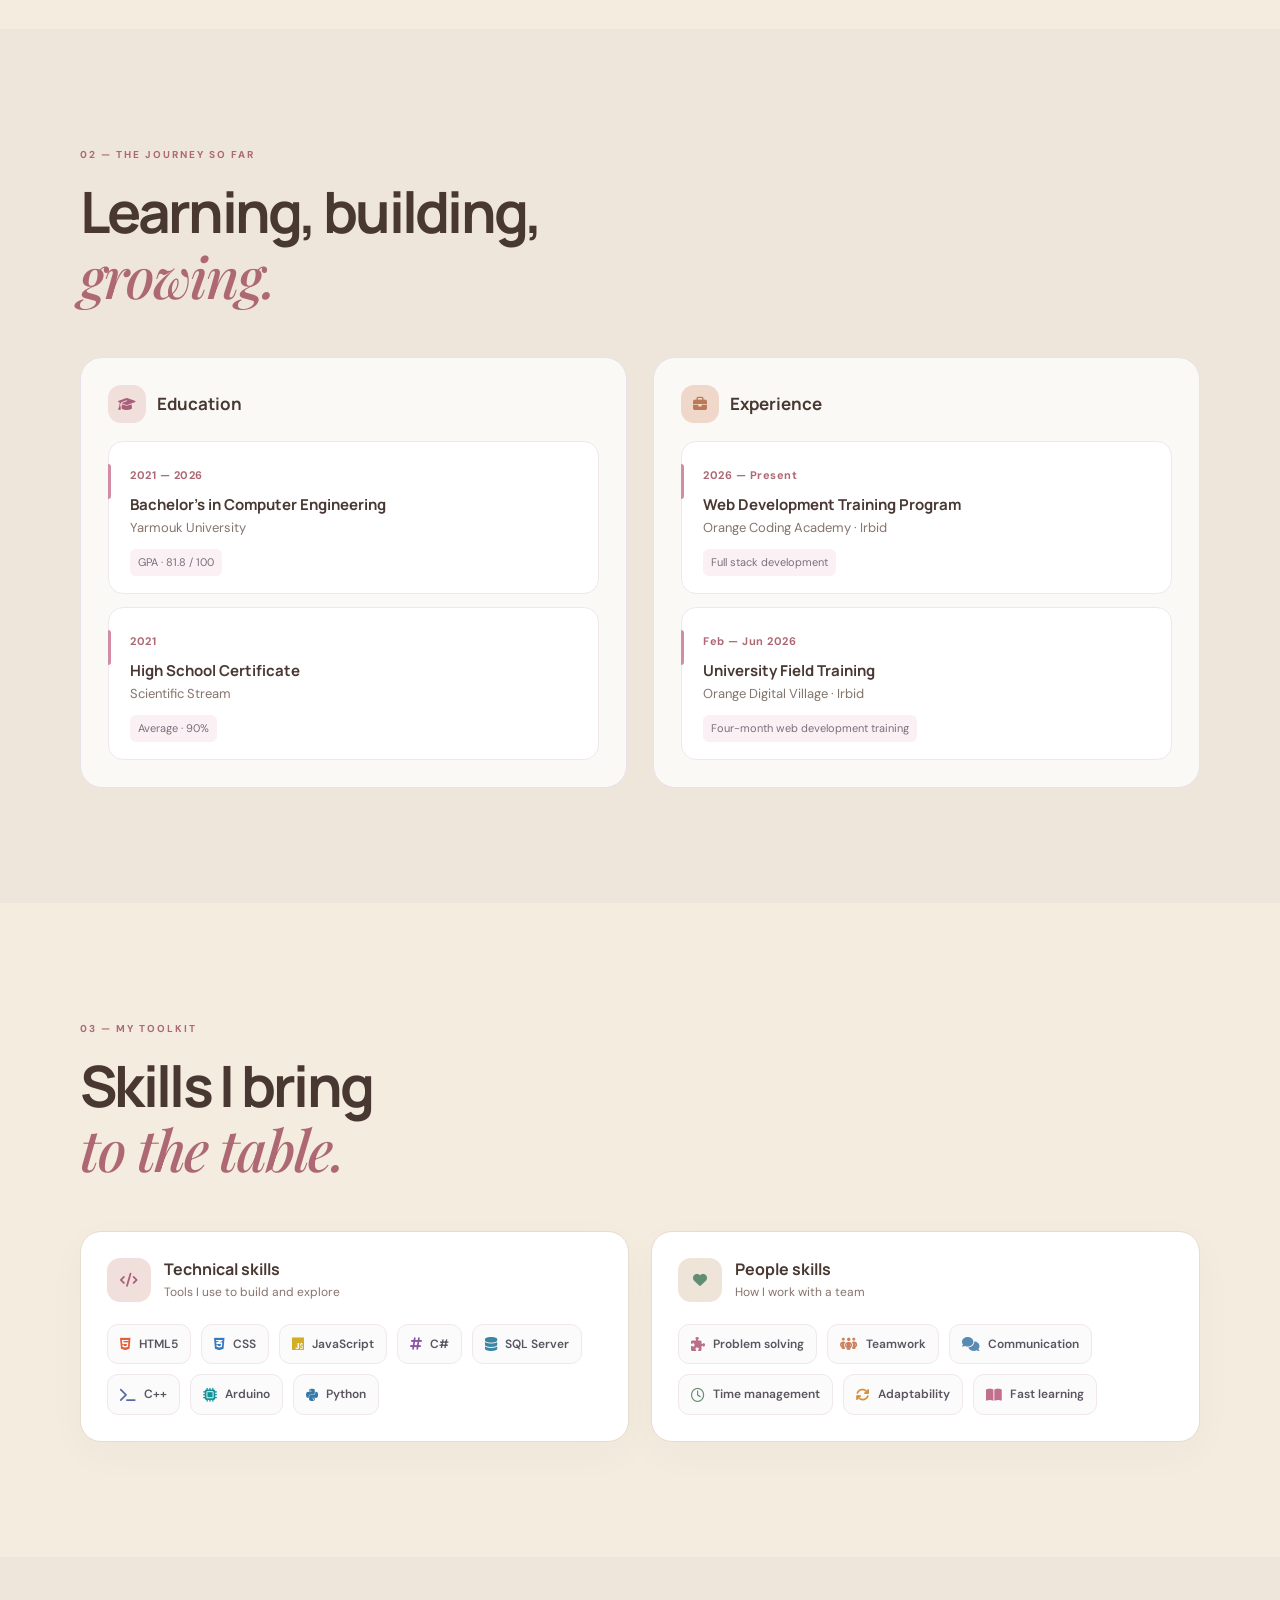
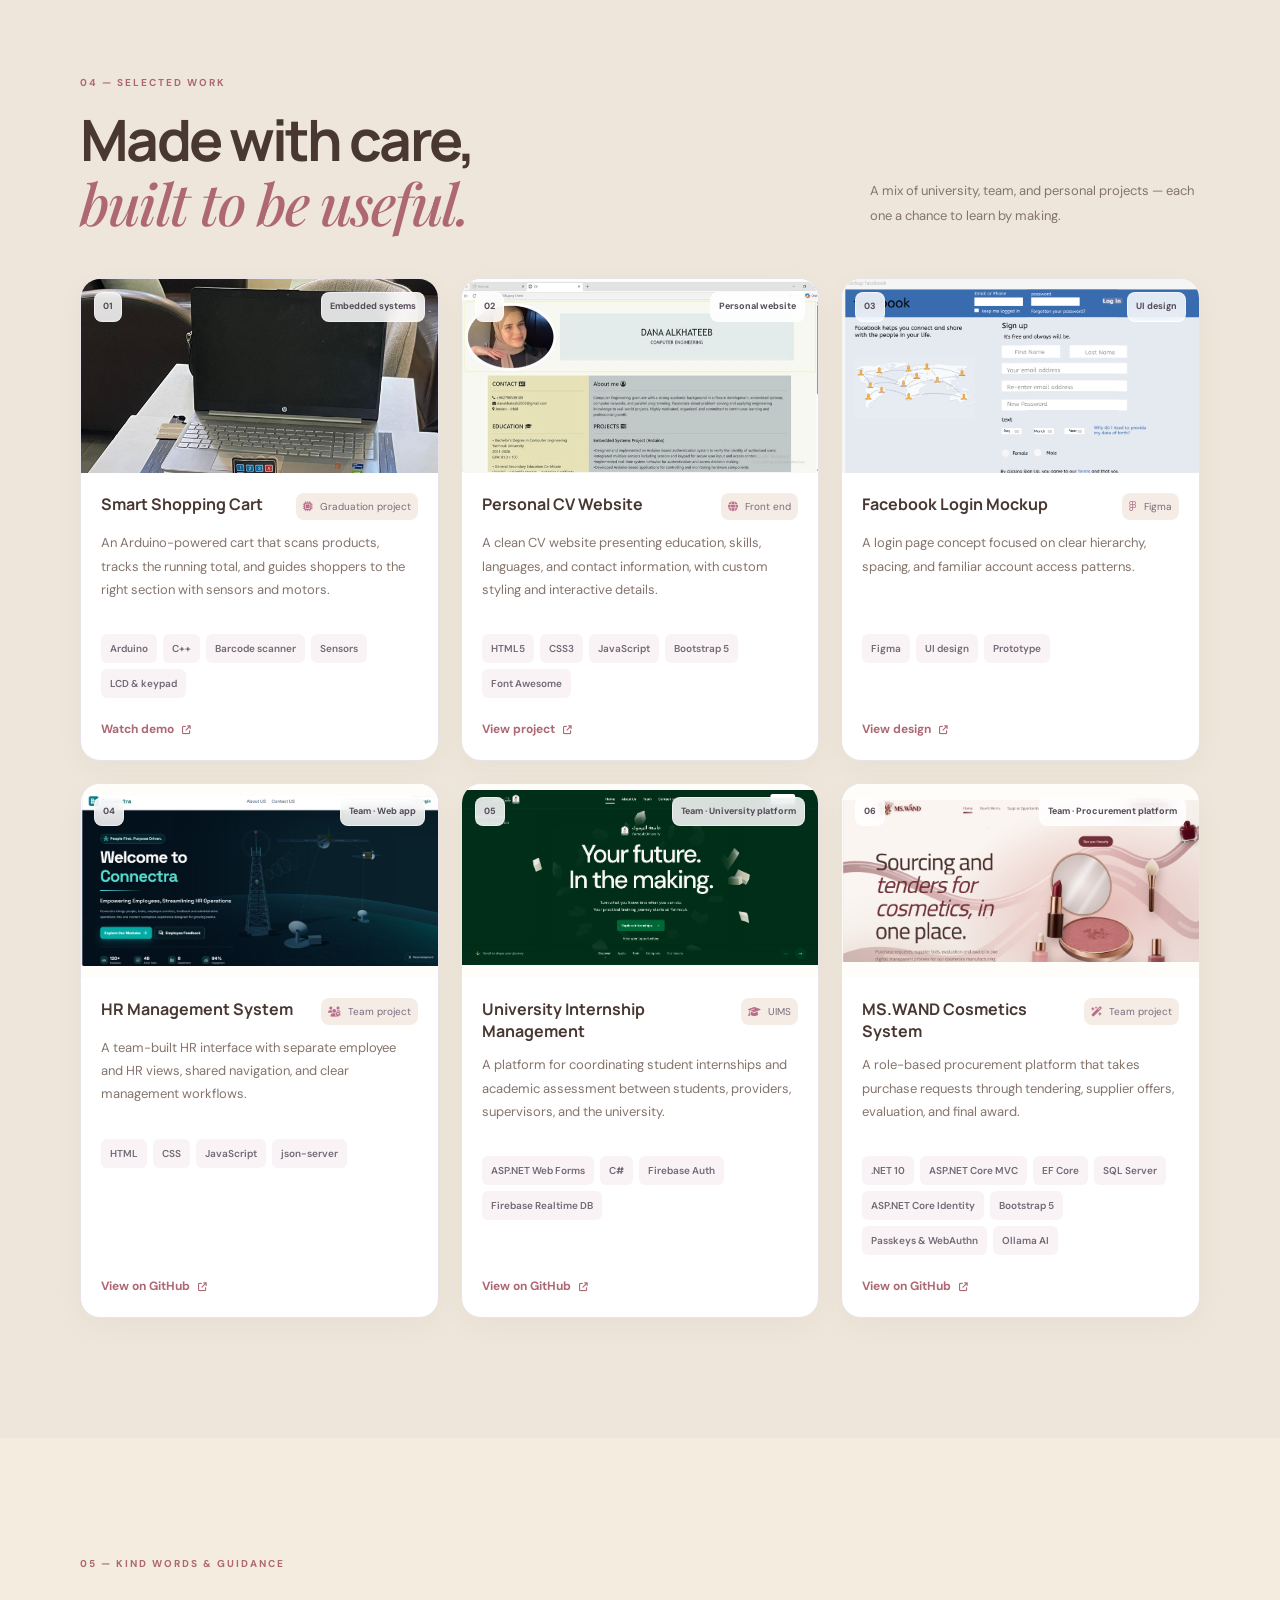
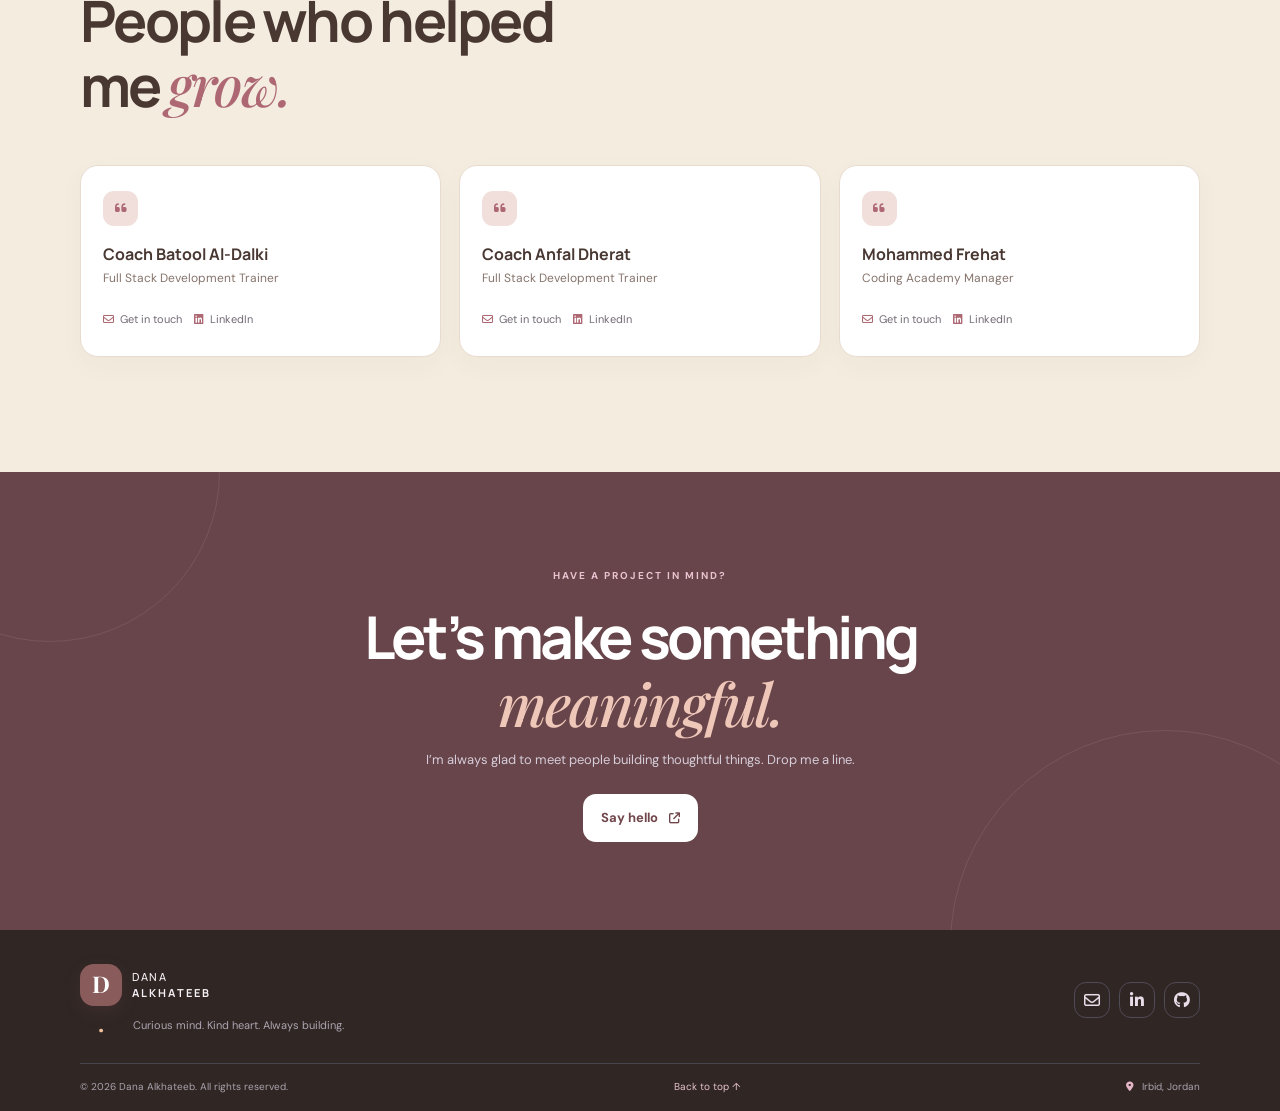
==== commit 0cde8929: "edit" ====
--- a/index.html
+++ b/index.html
@@ -1,391 +1,72 @@
 <!DOCTYPE html>
 <html lang="en">
 <head>
-    <meta charset="UTF-8">
-    <meta name="viewport" content="width=device-width, initial-scale=1.0">
+  <meta charset="UTF-8">
+  <meta name="viewport" content="width=device-width, initial-scale=1.0">
+  <meta name="theme-color" content="#f7f5f1">
+  <meta name="description" content="Dana Alkhateeb — Computer Engineering graduate and junior full stack web developer from Irbid, Jordan.">
+  <title>Dana Alkhateeb | Portfolio</title>
+  <link rel="preconnect" href="https://fonts.googleapis.com">
+  <link rel="preconnect" href="https://fonts.gstatic.com" crossorigin>
+  <link href="https://fonts.googleapis.com/css2?family=DM+Sans:wght@400;500;600;700&family=Manrope:wght@400;500;600;700;800&family=Playfair+Display:wght@500;600;700&display=swap" rel="stylesheet">
+  <link rel="stylesheet" href="https://cdnjs.cloudflare.com/ajax/libs/font-awesome/6.7.2/css/all.min.css">
+  <link rel="stylesheet" href="p.css">
+</head>
+<body>
+  <nav class="navbar" aria-label="Main navigation">
+    <a class="brand" href="#home" aria-label="Dana Alkhateeb home"><span class="brand-mark">D<span>.</span></span><span class="brand-name">DANA <b>ALKHATEEB</b></span></a>
+    <button class="nav-toggle" aria-expanded="false" aria-controls="nav-menu" aria-label="Toggle navigation"><i class="fa-solid fa-bars"></i></button>
+    <div class="nav-menu" id="nav-menu">
+      <a class="nav-link active" href="#home">Home</a><a class="nav-link" href="#about">About</a><a class="nav-link" href="#qualifications">Journey</a><a class="nav-link" href="#skillsnav">Skills</a><a class="nav-link" href="#projects">Projects</a><a class="nav-link" href="#refnav">References</a><a class="nav-cta" href="#contact">Let’s talk <i class="fa-solid fa-arrow-up-right-from-square"></i></a>
+    </div>
+  </nav>
 
-    <title>Dana Alkhateeb - Portfolio</title>
+  <main>
+    <section class="hero section-shell" id="home">
+      <div class="hero-copy reveal">
+        <span class="eyebrow"><span class="status-dot"></span> COMPUTER ENGINEERING · IRBID, JORDAN</span>
+        <h1>Thoughtful code.<br><em>Beautiful</em> experiences.</h1>
+        <p class="hero-intro">Hi, I’m <strong>Dana Alkhateeb</strong> — a computer engineering graduate and junior full stack developer who loves turning ideas into useful, polished digital experiences.</p>
+        <div class="hero-actions"><a class="button button-primary" href="#projects">Explore my work <i class="fa-solid fa-arrow-down"></i></a><a class="button button-quiet" href="https://canva.link/mftg10wpwktux8z" target="_blank" rel="noopener">View resume <i class="fa-solid fa-arrow-up-right-from-square"></i></a></div>
+        <div class="hero-note"><span class="note-line"></span> Curious by nature. Builder by choice.</div>
+      </div>
+      <div class="hero-visual reveal"><div class="portrait-orbit orbit-one"></div><div class="portrait-orbit orbit-two"></div><div class="portrait-frame"><img src="images/ChatGPT Image Sep 14, 2026, 09_27_58 PM.png" alt="Portrait of Dana Alkhateeb"></div><div class="float-card float-code"><span class="float-icon code-icon"><i class="fa-solid fa-code"></i></span><span><b>Full stack</b><small>Web developer</small></span></div><div class="float-card float-degree"><span class="float-icon degree-icon"><i class="fa-solid fa-graduation-cap"></i></span><span><b>Computer Eng.</b><small>Yarmouk University</small></span></div><span class="sparkle sparkle-a">✳</span><span class="sparkle sparkle-b">✦</span></div>
+      <a class="scroll-cue" href="#about"><span></span> Scroll to explore</a>
+    </section>
 
-    <link rel="stylesheet" href="p.css">
-    <link href="https://cdn.jsdelivr.net/npm/bootstrap@5.3.8/dist/css/bootstrap.min.css"
-        rel="stylesheet">
-    <link rel="preconnect" href="https://fonts.googleapis.com">
-    <link rel="preconnect" href="https://fonts.gstatic.com" crossorigin>
-    <link href="https://fonts.googleapis.com/css2?family=Cormorant+Garamond:ital,wght@0,300..700;1,300..700&display=swap"
-        rel="stylesheet">
-    <link href="https://fonts.googleapis.com/css2?family=Open+Sans:ital,wght@0,300..800;1,300..800&display=swap"
-        rel="stylesheet">
-    <link rel="stylesheet"
-        href="https://cdnjs.cloudflare.com/ajax/libs/font-awesome/6.7.2/css/all.min.css">
-    <script src="https://cdn.jsdelivr.net/npm/bootstrap@5.3.8/dist/js/bootstrap.bundle.min.js"></script>
-</head>
+    <section id="about" class="section section-shell"><div class="section-heading reveal"><span class="eyebrow">01 — A LITTLE ABOUT ME</span><h2>Curiosity is where<br>good things <em>begin.</em></h2></div>
+      <div class="about-grid"><div class="about-copy reveal"><p class="lead">I’m a Computer Engineering graduate with a broad foundation in technology and a growing focus on web development.</p><p>My studies introduced me to computer networks, embedded systems, data structures, operating systems, parallel programming, and computer organization. Somewhere along the way, I found that I especially enjoy building for the web: shaping an idea, solving the small details, and seeing it come to life.</p><p>I’m always learning, experimenting, and looking for thoughtful ways to make technology more useful.</p><div class="interest-list"><span><i class="fa-solid fa-wand-magic-sparkles"></i> Web experiences</span><span><i class="fa-solid fa-microchip"></i> Technology</span><span><i class="fa-solid fa-lightbulb"></i> Lifelong learning</span></div></div>
+      <div class="about-card reveal"><div class="about-card-top"><span class="mini-mark">D.</span><span class="about-card-caption">A few details</span></div><div class="detail-row"><span class="detail-icon lilac"><i class="fa-regular fa-user"></i></span><div><small>Full name</small><b>Dana Qusai Alkhateeb</b></div></div><div class="detail-row"><span class="detail-icon peach"><i class="fa-regular fa-envelope"></i></span><div><small>Email</small><a href="mailto:danakhateeb2003@gmail.com">danakhateeb2003@gmail.com</a></div></div><div class="detail-row"><span class="detail-icon mint"><i class="fa-solid fa-location-dot"></i></span><div><small>Based in</small><b>Irbid, Jordan</b></div></div><div class="detail-row"><span class="detail-icon butter"><i class="fa-solid fa-earth-americas"></i></span><div><small>Nationality</small><b>Jordanian</b></div></div></div></div>
+    </section>
 
-<body>
-   
- <nav class="navbar navbar-expand-lg bg-body-tertiary">
-    <div class="container-fluid">
+    <section class="section section-tint" id="qualifications"><div class="section-shell"><div class="section-heading reveal"><span class="eyebrow">02 — THE JOURNEY SO FAR</span><h2>Learning, building,<br><em>growing.</em></h2></div><div class="journey-grid">
+      <div class="journey-column reveal"><h3><span class="heading-icon lilac"><i class="fa-solid fa-graduation-cap"></i></span> Education</h3><article class="journey-card"><span class="journey-date">2021 — 2026</span><h4>Bachelor’s in Computer Engineering</h4><p>Yarmouk University</p><span class="journey-note">GPA · 81.8 / 100</span></article><article class="journey-card"><span class="journey-date">2021</span><h4>High School Certificate</h4><p>Scientific Stream</p><span class="journey-note">Average · 90%</span></article></div>
+      <div class="journey-column" id="experience"><h3><span class="heading-icon peach"><i class="fa-solid fa-briefcase"></i></span> Experience</h3><article class="journey-card"><span class="journey-date">2026 — Present</span><h4>Web Development Training Program</h4><p>Orange Coding Academy · Irbid</p><span class="journey-note">Full stack development</span></article><article class="journey-card"><span class="journey-date">Feb — Jun 2026</span><h4>University Field Training</h4><p>Orange Digital Village · Irbid</p><span class="journey-note">Four-month web development training</span></article></div>
+    </div></div></section>
 
-        <img src="images/WhatsApp Image 2026-09-11 at 5.00.55 PM.jpeg" class="logo">
+    <section class="section section-shell" id="skillsnav"><div class="section-heading reveal"><span class="eyebrow">03 — MY TOOLKIT</span><h2>Skills I bring<br><em>to the table.</em></h2></div><div class="skills-grid">
+      <article class="skill-panel reveal"><div class="panel-heading"><span class="heading-icon lilac"><i class="fa-solid fa-code"></i></span><div><h3>Technical skills</h3><p>Tools I use to build and explore</p></div></div><div class="skill-chips"><span class="skill-chip"><i class="fa-brands fa-html5 html"></i> HTML5</span><span class="skill-chip"><i class="fa-brands fa-css3-alt css"></i> CSS</span><span class="skill-chip"><i class="fa-brands fa-js js"></i> JavaScript</span><span class="skill-chip"><i class="fa-solid fa-hashtag csharp"></i> C#</span><span class="skill-chip"><i class="fa-solid fa-database sql"></i> SQL Server</span><span class="skill-chip"><i class="fa-solid fa-terminal cpp"></i> C++</span><span class="skill-chip"><i class="fa-solid fa-microchip arduino"></i> Arduino</span><span class="skill-chip"><i class="fa-brands fa-python python"></i> Python</span></div></article>
+      <article class="skill-panel reveal"><div class="panel-heading"><span class="heading-icon mint"><i class="fa-solid fa-heart"></i></span><div><h3>People skills</h3><p>How I work with a team</p></div></div><div class="skill-chips"><span class="skill-chip"><i class="fa-solid fa-puzzle-piece soft-lilac"></i> Problem solving</span><span class="skill-chip"><i class="fa-solid fa-people-group soft-peach"></i> Teamwork</span><span class="skill-chip"><i class="fa-solid fa-comments soft-blue"></i> Communication</span><span class="skill-chip"><i class="fa-regular fa-clock soft-green"></i> Time management</span><span class="skill-chip"><i class="fa-solid fa-arrows-rotate soft-orange"></i> Adaptability</span><span class="skill-chip"><i class="fa-solid fa-book-open soft-pink"></i> Fast learning</span></div></article>
+    </div></section>
 
-        <button class="navbar-toggler" 
-                type="button" 
-                data-bs-toggle="collapse" 
-                data-bs-target="#navbarNav" 
-                aria-controls="navbarNav" 
-                aria-expanded="false" 
-                aria-label="Toggle navigation">
+    <section class="section section-tint projects-section" id="projects"><div class="section-shell"><div class="projects-heading"><div class="section-heading reveal"><span class="eyebrow">04 — SELECTED WORK</span><h2>Made with care,<br><em>built to be useful.</em></h2></div><p class="reveal">A mix of university, team, and personal projects — each one a chance to learn by making.</p></div><div class="projects-grid">
+      <article class="project-card reveal"><div class="project-cover cover-cart"><img src="images/Screenshot 2026-09-12 222320.png" alt="Smart shopping cart project preview"><span class="project-index">01</span><span class="project-category">Embedded systems</span></div><div class="project-body"><div class="project-title-row"><h3>Smart Shopping Cart</h3><span class="project-type"><i class="fa-solid fa-microchip"></i> Graduation project</span></div><p>An Arduino-powered cart that scans products, tracks the running total, and guides shoppers to the right section with sensors and motors.</p><div class="tech-tags"><span>Arduino</span><span>C++</span><span>Barcode scanner</span><span>Sensors</span><span>LCD &amp; keypad</span></div><div class="project-links"><a href="https://drive.google.com/file/d/1u0VQEjvmavPRRhezhssOoXCKhcMGgPM_/view?usp=drivesdk" target="_blank" rel="noopener">Watch demo <i class="fa-solid fa-arrow-up-right-from-square"></i></a></div></div></article>
+      <article class="project-card reveal"><div class="project-cover cover-cv"><img src="images/WhatsApp Image 2026-09-12 at 7.10.41 PM.jpeg" alt="Personal CV website preview"><span class="project-index">02</span><span class="project-category">Personal website</span></div><div class="project-body"><div class="project-title-row"><h3>Personal CV Website</h3><span class="project-type"><i class="fa-solid fa-globe"></i> Front end</span></div><p>A clean CV website presenting education, skills, languages, and contact information, with custom styling and interactive details.</p><div class="tech-tags"><span>HTML5</span><span>CSS3</span><span>JavaScript</span><span>Bootstrap 5</span><span>Font Awesome</span></div><div class="project-links"><a href="https://github.com/DanaAlkhateeb123/cv-webpage/blob/main/cv.html" target="_blank" rel="noopener">View project <i class="fa-solid fa-arrow-up-right-from-square"></i></a></div></div></article>
+      <article class="project-card reveal"><div class="project-cover cover-figma"><img src="images/Screenshot 2026-09-16 112122.png" alt="Facebook login page Figma mockup preview"><span class="project-index">03</span><span class="project-category">UI design</span></div><div class="project-body"><div class="project-title-row"><h3>Facebook Login Mockup</h3><span class="project-type"><i class="fa-brands fa-figma"></i> Figma</span></div><p>A login page concept focused on clear hierarchy, spacing, and familiar account access patterns.</p><div class="tech-tags"><span>Figma</span><span>UI design</span><span>Prototype</span></div><div class="project-links"><a href="https://www.figma.com/design/3aCGuNy5yKoJOCLJ4rjzJK/task1?node-id=0-1&amp;p=f&amp;t=zqpZ9tSnIsThnH7j-0" target="_blank" rel="noopener">View design <i class="fa-solid fa-arrow-up-right-from-square"></i></a></div></div></article>
+      <article class="project-card reveal"><div class="project-cover cover-hr"><img src="images/connectra-home-hero.png" alt="Connectra HR system home page hero"><span class="project-index">04</span><span class="project-category">Team · Web app</span></div><div class="project-body"><div class="project-title-row"><h3>HR Management System</h3><span class="project-type"><i class="fa-solid fa-users-gear"></i> Team project</span></div><p>A team-built HR interface with separate employee and HR views, shared navigation, and clear management workflows.</p><div class="tech-tags"><span>HTML</span><span>CSS</span><span>JavaScript</span><span>json-server</span></div><div class="project-links"><a href="https://github.com/Group2Orange/Project-1" target="_blank" rel="noopener">View on GitHub <i class="fa-solid fa-arrow-up-right-from-square"></i></a></div></div></article>
+      <article class="project-card reveal"><div class="project-cover cover-uims"><img src="images/yarmouk-home.png" alt="Yarmouk University internship portal home page"><span class="project-index">05</span><span class="project-category">Team · University platform</span></div><div class="project-body"><div class="project-title-row"><h3>University Internship Management</h3><span class="project-type"><i class="fa-solid fa-graduation-cap"></i> UIMS</span></div><p>A platform for coordinating student internships and academic assessment between students, providers, supervisors, and the university.</p><div class="tech-tags"><span>ASP.NET Web Forms</span><span>C#</span><span>Firebase Auth</span><span>Firebase Realtime DB</span></div><div class="project-links"><a href="https://github.com/YarmoukInter/project" target="_blank" rel="noopener">View on GitHub <i class="fa-solid fa-arrow-up-right-from-square"></i></a></div></div></article>
+      <article class="project-card reveal"><div class="project-cover cover-cosmetics"><img src="images/ms-wand-home.png" alt="MS.WAND cosmetics procurement system home page"><span class="project-index">06</span><span class="project-category">Team · Procurement platform</span></div><div class="project-body"><div class="project-title-row"><h3>MS.WAND Cosmetics System</h3><span class="project-type"><i class="fa-solid fa-wand-magic-sparkles"></i> Team project</span></div><p>A role-based procurement platform that takes purchase requests through tendering, supplier offers, evaluation, and final award.</p><div class="tech-tags"><span>.NET 10</span><span>ASP.NET Core MVC</span><span>EF Core</span><span>SQL Server</span><span>ASP.NET Core Identity</span><span>Bootstrap 5</span><span>Passkeys &amp; WebAuthn</span><span>Ollama AI</span></div><div class="project-links"><a href="https://github.com/Supply-Tender-Team/Cosmetics-Management-System" target="_blank" rel="noopener">View on GitHub <i class="fa-solid fa-arrow-up-right-from-square"></i></a></div></div></article>
+    </div></div></section>
 
-            <span class="navbar-toggler-icon"></span>
+    <section class="section section-shell" id="refnav"><div class="section-heading reveal"><span class="eyebrow">05 — KIND WORDS &amp; GUIDANCE</span><h2>People who helped<br>me <em>grow.</em></h2></div><div class="reference-grid">
+      <article class="reference-card reveal"><span class="reference-quote"><i class="fa-solid fa-quote-left"></i></span><h3>Coach Batool Al-Dalki</h3><p>Full Stack Development Trainer</p><a href="mailto:gt.batool.aldalki@orange.com"><i class="fa-regular fa-envelope"></i> Get in touch</a><a href="https://www.linkedin.com/in/batool-walid-b33894228" target="_blank" rel="noopener"><i class="fa-brands fa-linkedin"></i> LinkedIn</a></article>
+      <article class="reference-card reveal"><span class="reference-quote"><i class="fa-solid fa-quote-left"></i></span><h3>Coach Anfal Dherat</h3><p>Full Stack Development Trainer</p><a href="mailto:gt.anfal.daharat@orange.com"><i class="fa-regular fa-envelope"></i> Get in touch</a><a href="https://www.linkedin.com/in/anfal-dherat/" target="_blank" rel="noopener"><i class="fa-brands fa-linkedin"></i> LinkedIn</a></article>
+      <article class="reference-card reveal"><span class="reference-quote"><i class="fa-solid fa-quote-left"></i></span><h3>Mohammed Frehat</h3><p>Coding Academy Manager</p><a href="mailto:gt.mohammad.frhat@orange.com"><i class="fa-regular fa-envelope"></i> Get in touch</a><a href="https://www.linkedin.com/in/mohammed-frehat-9222402b" target="_blank" rel="noopener"><i class="fa-brands fa-linkedin"></i> LinkedIn</a></article>
+    </div></section>
 
-        </button>
-
-        <div class="collapse navbar-collapse" id="navbarNav">
-
-            <ul class="navbar-nav ms-auto">
-
-                <li class="nav-item n">
-                    <a class="nav-link active" href="#">Home</a>
-                </li>
-
-                <li class="nav-item n">
-                    <a class="nav-link" href="#about">About</a>
-                </li>
-
-                <li class="nav-item n">
-                    <a class="nav-link" href="#qualifications">Qualification</a>
-                </li>
-                
-                <li class="nav-item n">
-                    <a class="nav-link" href="#experience">Experience</a>
-                </li>
-
-
-                <li class="nav-item n">
-                    <a class="nav-link" href="#skillsnav">Skills</a>
-                </li>
-
-                <li class="nav-item n">
-                    <a class="nav-link" href="#projects">Projects</a>
-                </li>
-
-                <li class="nav-item n">
-                    <a class="nav-link" href="#refnav">References</a>
-                </li>
-
-                <li class="nav-item n">
-                    <a class="nav-link" href="#contact">Contact</a>
-                </li>
-
-            </ul>
-
-        </div>
-
-    </div>
-</nav>
-
-
-<section class="hero">
-  <div class="left">
-    <p class="name">Dana Alkhateeb</p>
-
-     <div class="info">
-      <span>Computer Engineering Graduate</span>
-      <i class="fa-solid fa-computer" style="color: rgb(74, 55, 69);"></i>
-    </div>
-    <div class="info">
-      <span>Junior Full Stack Web Developer</span>
-      <i class="fa-solid fa-code"></i>
-    </div>
-
-    <q class="info">
-      Here’s to better days, brighter beginnings,
-      and beautiful things yet to come!
-    </q>
-    <a href="https://canva.link/mftg10wpwktux8z" target="_blank" class="mybtn"> Resume</a>
-  </div>
-   <div><img src="images/ChatGPT Image Sep 14, 2026, 09_27_58 PM.png" id="photo">
-  </div>
-</section>
-<br><br><br><br><br><hr><br><br><br><br><br>
-
-
-<section id="about" class="aboutsection">
-    <div class="aboutcontainer">
-       
-        <div class="leftabout">
-            
-            <span style="display: inline-block;font-size:20px;font-weight: bold;" class="font1 aboutlabel" >
-              <i class="fa-regular fa-user" style="color: rgb(221, 194, 213);"></i> ABOUT ME</span>
-              
-            <h2>Hello, I'm <span>Dana</span></h2>
-            <p>
-                I'm a Computer Engineering graduate , I have gained knowledge in different areas of technology, including Computer Networks,
-                 Embedded Systems, Data Structures, Operating Systems, Parallel Programming, and Computer Organization and more. 
-            </p>
-            <p>
-              Exploring these different fields helped me discover what I enjoy most.
-                   Among them, coding and web development have always been the areas I am most passionate about.
-                    I enjoy building websites, solving problems through code, and continuously learning new technologies along the way.
-            </p>
-            <div class="interests">
-                <span><i class="fa-solid fa-code"></i> Web Development</span>
-                <span><i class="fa-solid fa-laptop-code"></i> Technology</span>
-                <span><i class="fa-solid fa-lightbulb"></i> Learning</span>
-            </div>
-        </div>
-
-        <div class="aboutinfo"> <!--right-->
-        <div class="infoitem">
-         <div class="infoicon">
-         <i class="fa-solid fa-user"></i></div>
-                  <div>
-                  <small>Name</small>
-                <p>Dana Qusai Alkhateeb</p>
-                </div>
-        </div>
-              <div class="infoitem">
-                <div class="infoicon">
-                  <i class="fa-solid fa-envelope"></i>
-                </div>
-                <div>
-                  <small>Email</small>
-                  <p>danakhateeb2003@gmail.com</p>
-                </div>
-              </div>
-             <div class="infoitem">
-                <div class="infoicon">
-                    <i class="fa-solid fa-location-dot"></i>
-                </div>
-                <div>
-                    <small>Location</small>
-                    <p>Irbid, Jordan</p>
-                </div>
-            </div>
-            <div class="infoitem">
-                <div class="infoicon">
-                    <i class="fa-solid fa-cake-candles"></i>
-                </div>
-                <div>
-                    <small>Age</small>
-                    <p>23 years</p>
-                </div>
-            </div>
-            <div class="infoitem">
-                <div class="infoicon">
-                <i class="fa-solid fa-earth-americas"></i></div>
-                <div>
-              <small>Nationality</small>
-               <p>Jordanian</p></div>
-         </div>
-        </div>
-    </div>
-</section>
-<br><br><br><br><br><hr><br><br><br><br><br>
-
-
-<section id="qualifications">
-    <h1 class="font1" style="margin-left: 200px; margin-bottom: 75px;">
-      <i class="fa-solid fa-graduation-cap" style="color: rgb(221, 194, 213);"></i>  Qualifications</h1>
-
-    <div class="timeline">
-
-        <div class="timelineitem">
-            <div class="date">2026</div>
-
-            <div class="dot"></div>
-
-            <div class="timelinecontent">
-                <h4>Bachelor's Degree in Computer Engineering</h4>
-                <p>Yarmouk University</p>
-                <p>GPA: 81.8 / 100</p>
-            </div>
-        </div>
-
-        <div class="timelineitem">
-            <div class="date">2021</div>
-
-            <div class="dot"></div>
-
-            <div class="timelinecontent">
-                <h4>High School Certificate</h4>
-                <p>Scientific Stream</p>
-                <p>Average: 90%</p>
-            </div>
-        </div>
-
-    </div>
-</section>
-<br><br><br><br><br><hr><br><br><br><br><br>
-
-
-<section id="experience">
-    <h1 class="font1" style="margin-left: 200px; margin-bottom: 75px;">
-      <i class="fa-solid fa-briefcase" style="color: rgb(221, 194, 213);"></i>  Experience</h1>
-
-    <div class="timeline">
-
-        <div class="timelineitem">
-            <div class="date">2026 - Present</div>
-
-            <div class="dot"></div>
-            <div class="timelinecontent">
-                <h4>Web Development Training Program</h4>
-                <p>Orange Coding Academy - Irbid</p>
-                <p>Full Stack Development</p>
-                <p>HTML, CSS, JavaScript, C#, SQL Server</p>
-            </div>
-        </div>
-
-        <div class="timelineitem">
-            <div class="date">2026 (Feb-June)</div>
-
-            <div class="dot"></div>
-
-            <div class="timelinecontent">
-                <h4>University Field Training</h4>
-                <p>Orange Digital Village - Irbid</p>
-                <p>4-month Web Development Training</p>
-                <p>HTML, CSS, JavaScript, C#, SQL Server</p>
-            </div>
-        </div>
-
-    </div>
-</section>
-<br><br><br><br><br><hr><br><br><br><br><br>
-
-
-<h1 class="font1" style="margin-left: 200px; margin-bottom: 75px;"id="skillsnav">
-<i class="fa-notdog fa-solid fa-list" style="color: rgb(221, 194, 213);"></i>  Skills</h1>
-<section class="skills">
-<div class="bigskillbox" >
-<h4 class="font2">Technical :</h4>
-<div class="smallskillbox"><i class="fa-solid fa-code" style="color: rgb(221, 194, 213);"></i> HTML5</div>
-<div class="smallskillbox"><i class="fa-brands fa-css" style="color: rgb(221, 194, 213);"></i> CSS</div>
-<div class="smallskillbox"><i class="fa-brands fa-js" style="color: rgb(221, 194, 213);"></i> JavaScript</div>
-<div class="smallskillbox"><i class="fa-solid fa-file" style="color: rgb(221, 194, 213);"></i> C#</div>
-<div class="smallskillbox"><i class="fa-solid fa-database" style="color: rgb(221, 194, 213);"></i> SQL server</div>
-<div class="smallskillbox"><i class="fa-solid fa-terminal" style="color: rgb(221, 194, 213);"></i> C++</div>
-<div class="smallskillbox"><i class="fa-solid fa-microchip" style="color: rgb(221, 194, 213);"></i> Arduino</div>
-<div class="smallskillbox"><i class="fa-brands fa-python" style="color: rgb(221, 194, 213);"></i> python</div>
-  </div>
-<div class="bigskillbox">
-<h4 class="font2">Soft skills :</h4>
-<div class="smallskillbox"><i class="fa-solid fa-brain" style="color: rgb(221, 194, 213);"></i> Problem solving</div>
-<div class="smallskillbox"><i class="fa-solid fa-users" style="color: rgb(221, 194, 213);"></i> Team work</div>
-<div class="smallskillbox"><i class="fa-solid fa-comments" style="color: rgb(221, 194, 213);"></i> Communication</div>
-<div class="smallskillbox"><i class="fa-regular fa-calendar-days" style="color: rgb(221, 194, 213);"></i> Time mangement</div>
-<div class="smallskillbox"><i class="fa-solid fa-repeat" style="color: rgb(221, 194, 213);"></i> Adaptability</div>
-<div class="smallskillbox"><i class="fa-solid fa-book" style="color: rgb(221, 194, 213);"></i> Fast Learning</div>
-
-
-  </div>
-</section>
-<br><br><br><br><br><hr><br><br><br><br><br>
-
-
-
-<h1 class="font1" style="margin-left: 200px; margin-bottom: 75px;"id="projects">
-<i class="fa-solid fa-folder" style="color: rgb(221, 194, 213);"></i>  Projects</h1>
-<section class="projsec">
-  <div class="projbox" style="margin-left:120px;" >
-    <img src="images/Screenshot 2026-09-12 222320.png" style="width:100%;height:50%;">
-<p class="font1" style="font-weight: bold; font-size:20px;">Graduation project (smart shopping cart)</p>
-<p class="font2">
-* Developed an Arduino-based smart shopping cart.<br><br>
-* Implemented barcode scanning for product identification and price display.<br><br>
-* Added automatic section guidance using sensors and DC motors.<br><br>
-* Displayed item details and running total on an LCD.<br><br>
-* Used a keypad for section selection, speed control, and cart operation.
-</p><br><br>
-  <a href="https://drive.google.com/file/d/1u0VQEjvmavPRRhezhssOoXCKhcMGgPM_/view?usp=drivesdk" 
-  target="_blank" class="mybtn">GP Video</a>
-  </div>
-  <div class="projbox">
-    <img src="images/WhatsApp Image 2026-09-12 at 7.10.41 PM.jpeg" style="width:100%;height:50%;">
-<p class="font1" style="font-weight: bold; font-size:20px;">Personal CV Website</p>
-<p class="font2" style="padding-left: 10px;">
-* Developed a personal CV website using HTML and CSS tecnologies.<br><br>
-* Designed an organized layout to present education, skills, languages, and contact information.<br><br>
-* Integrated Font Awesome icons into the website.<br><br>
-* Added background audio that can be played using a button.<br><br>
-</p><br><br>
-  <a href="https://github.com/DanaAlkhateeb123/cv-webpage/blob/main/cv.html" 
-  target="_blank" class="mybtn"> Project link</a>
-  </div>
-
-   <div class="projbox" style="margin-left:120px;"  >
-    <img src="images/Screenshot 2026-09-16 112122.png" style="width:100%;height:50%;">
-<p class="font1" style="font-weight: bold; font-size:20px;">Figma Mockup (facebook login page)</p>
-<p class="font2"style="padding-left: 10px;">
-* Designed a Facebook Login Page mockup using Figma.<br><br>
-* Created the main login elements, including input fields, login button, and account options.<br><br>
-* Focused on layout, spacing, alignment, and user-friendly design.
-</p><br><br><br><br><br>
-  <a href="https://www.figma.com/design/3aCGuNy5yKoJOCLJ4rjzJK/task1?node-id=0-1&p=f&t=zqpZ9tSnIsThnH7j-0" 
-  target="_blank" class="mybtn">project link</a>
-  </div>
-</section>
-<br><br><br><br><br><hr><br><br><br><br><br>
-
-
-<h1 class="font1" style="margin-left: 200px; margin-bottom: 75px;"id="refnav">
- <i class="fa-regular fa-thumbs-up" style="color: rgb(221, 194, 213);"></i>  Reference</h1>
-<section class="reference" id="refnav">
-  <div class="ref">Coach Batool Al-Dalki<br><br>
-Full Stack Development Trainer<br><br>
-  <i class="fa-solid fa-envelope" style="color: rgb(221, 194, 213); margin:5px;"></i>Email:
-     <a href="mailto:gt.batool.aldalki@orange.com" style="color: black;text-decoration: none;">gt.batool.aldalki@orange.com</a><br><br>
-  <a href="https://www.linkedin.com/in/batool-walid-b33894228?utm_source=share_via&utm_content=profile&utm_medium=member_ios"
-   target="_blank" style="color: black;text-decoration: none;">
-  <i class="fa-brands fa-linkedin" style="color: rgb(221, 194, 213); margin:5px;"></i>LinkedIn</a></p></div>
-  
-  <div class="ref">Coach Anfal Dherat<br><br>
-Full Stack Development Trainer<br><br>
-    <i class="fa-solid fa-envelope" style="color: rgb(221, 194, 213); margin:5px;"></i>Email:
-     <a href="mailto:gt.anfal.daharat@orange.com" style="color: black; text-decoration: none;">gt.anfal.daharat@orange.com</a><br><br>
-  <a href=" https://www.linkedin.com/in/anfal-dherat/" target="_blank" style="color: black; text-decoration: none;">
-  <i class="fa-brands fa-linkedin" style="color: rgb(221, 194, 213); margin:5px;"></i>LinkedIn</a></p></div>
-
- <div class="ref">Mohammed Frehat<br><br>
-Coding Academy Manager<br><br>
-  <i class="fa-solid fa-envelope" style="color: rgb(221, 194, 213); margin:5px;"></i>Email:
-     <a href="mailto:gt.mohammad.frhat@orange.com" style="color: black;text-decoration: none;">gt.mohammad.frhat@orange.com</a><br><br>
-  <a href="https://www.linkedin.com/in/mohammed-frehat-9222402b?utm_source=share_via&utm_content=profile&utm_medium=member_android"
-   target="_blank" style="color: black;text-decoration: none;">
-  <i class="fa-brands fa-linkedin" style="color: rgb(221, 194, 213); margin:5px;"></i>LinkedIn</a></p></div>
-</section>
-<br><br><br><br><br><hr><br><br><br><br><br>
-
-
-
-<div class="footer" id="contact">
-   <img style="position: relative; top:55px; left:20px;" src="images/WhatsApp Image 2026-09-11 at 5.00.55 PM.jpeg" 
-   alt="Logo" width="100px" height="100px" id="footerlogo">
-   <h2 style="text-align: center;margin-bottom: 30px;">Let’s Connect!</h2>
-<div class="links" >
-
-<p style="text-align: center;">
-  <a href="mailto:danakhateeb2003@gmail.com" style="color: black; text-decoration: none;" >
-  <i class="fa-solid fa-envelope" style="color: rgb(221, 194, 213); margin:5px;"></i>Email </a></p> 
-
-<p style="text-align: center;">
-  <a href="https://www.linkedin.com/in/dana-alkhateeb-3636a5422/" target="_blank" style="color: black; text-decoration: none;">
-  <i class="fa-brands fa-linkedin" style="color: rgb(221, 194, 213); margin:5px;"></i>LinkedIn</a></p>
-
-  <p style="text-align: center;">
-  <a href="https://github.com/DanaAlkhateeb123/" target="_blank" style="color: black; text-decoration: none;" >
- <i class="fa-brands fa-github" style="color: rgb(221, 194, 213);margin:5px;"></i>Github</a></p>
-
-<p style="text-align: center;">
-    <i class="fa-solid fa-phone"style="color: rgb(221, 194, 213); margin:5px;"></i>Phone : +962799539189</p>
-
-<p style="text-align: center;">
-    <i class="fa-solid fa-location-dot" style="color: rgb(221, 194, 213);"></i> Location : Jordan - Irbid</p>
-
-  </div>
-  <p style="text-align: center; padding-bottom: 10px;">© 2026 Dana Alkhateeb . All Rights Reserved.</p>
-
-</div>
+    <section class="contact-section" id="contact"><div class="contact-shell reveal"><span class="eyebrow">HAVE A PROJECT IN MIND?</span><h2>Let’s make something<br><em>meaningful.</em></h2><p>I’m always glad to meet people building thoughtful things. Drop me a line.</p><a class="button button-light" href="mailto:danakhateeb2003@gmail.com">Say hello <i class="fa-solid fa-arrow-up-right-from-square"></i></a></div><div class="contact-decoration decor-one"></div><div class="contact-decoration decor-two"></div></section>
+  </main>
+  <footer class="footer"><div class="footer-main"><a class="brand footer-brand" href="#home"><span class="brand-mark">D<span>.</span></span><span class="brand-name">DANA <b>ALKHATEEB</b></span></a><p>Curious mind. Kind heart. Always building.</p><div class="social-links"><a href="mailto:danakhateeb2003@gmail.com" aria-label="Email Dana"><i class="fa-regular fa-envelope"></i></a><a href="https://www.linkedin.com/in/dana-alkhateeb-3636a5422/" target="_blank" rel="noopener" aria-label="LinkedIn"><i class="fa-brands fa-linkedin-in"></i></a><a href="https://github.com/DanaAlkhateeb123/" target="_blank" rel="noopener" aria-label="GitHub"><i class="fa-brands fa-github"></i></a></div></div><div class="footer-bottom"><span>© <span id="year">2026</span> Dana Alkhateeb. All rights reserved.</span><a href="#home">Back to top ↑</a><span><i class="fa-solid fa-location-dot"></i> Irbid, Jordan</span></div></footer>
+  <script src="script.js"></script>
 </body>
 </html>
-
--- a/p.css
+++ b/p.css
@@ -1,670 +1,49 @@
-.navbar { 
-    position: fixed !important; 
-    top: 0; 
-    left: 0; 
-    width: 100%; 
-    z-index: 1000; 
+:root{--paper:#f7f5f1;--white:#fff;--ink:#292631;--muted:#77747f;--plum:#b96f89;--plum-dark:#754354;--lavender:#f3dfe6;--peach:#f5e0d4;--mint:#dcece4;--butter:#f3ebce;--line:#e9e4e8;--shadow:0 18px 55px rgba(48,39,57,.09);--font:"DM Sans",sans-serif;--display:"Manrope",sans-serif;--serif:"Playfair Display",serif}
+*{box-sizing:border-box}html{scroll-behavior:smooth;scroll-padding-top:100px}body{margin:0;background:var(--paper);color:var(--ink);font-family:var(--font);font-size:16px;line-height:1.7;overflow-x:hidden}a{color:inherit}
+.navbar{position:sticky;top:14px;z-index:20;width:min(1180px,calc(100% - 40px));min-height:74px;margin:14px auto -102px;padding:10px 16px 10px 20px;border:1px solid rgba(118,93,125,.14);border-radius:20px;background:rgba(255,255,255,.87);backdrop-filter:blur(18px);box-shadow:0 8px 30px rgba(48,39,57,.07);display:flex;align-items:center;justify-content:space-between}.brand{display:inline-flex;align-items:center;gap:10px;text-decoration:none}.brand-mark{width:42px;height:42px;border-radius:14px;background:var(--plum-dark);color:white;display:grid;place-items:center;font-family:var(--serif);font-size:23px;font-weight:700;box-shadow:0 6px 16px #75435430}.brand-mark span{color:#f0bf9b}.brand-name{font-family:var(--display);font-size:11px;letter-spacing:1.7px;font-weight:500;line-height:1.5}.brand-name b{display:block;letter-spacing:2.1px}.nav-menu{display:flex;align-items:center;gap:5px}.nav-link,.nav-cta{padding:10px 12px;text-decoration:none;font-size:13px;font-weight:600;color:#77727d;border-radius:12px;transition:.25s ease}.nav-link:hover,.nav-link.active{background:#f8eaf0;color:var(--plum-dark)}.nav-cta{margin-left:8px;background:var(--plum-dark);color:white;padding:12px 17px}.nav-cta:hover{background:var(--plum);color:white;transform:translateY(-2px);box-shadow:0 8px 18px #75435433}.nav-cta i{font-size:10px;margin-left:7px}.nav-toggle{display:none}
+.section-shell{width:min(1120px,calc(100% - 48px));margin-inline:auto}.hero{min-height:760px;padding-top:170px;padding-bottom:100px;position:relative;display:grid;grid-template-columns:1.06fr .94fr;align-items:center;gap:65px}.hero-copy{padding-bottom:22px}.eyebrow{font-size:10px;font-weight:700;letter-spacing:2px;color:var(--plum);display:inline-flex;align-items:center;gap:9px}.status-dot{height:7px;width:7px;border-radius:50%;background:#81a98c;box-shadow:0 0 0 5px #81a98c20;animation:pulse 2.3s infinite}.hero h1,.section-heading h2,.contact-shell h2{font-family:var(--display);font-size:clamp(43px,6vw,70px);line-height:1.11;letter-spacing:-3.6px;margin:23px 0 19px;font-weight:700}.hero h1 em,.section-heading h2 em,.contact-shell h2 em{font-family:var(--serif);font-weight:500;color:var(--plum);letter-spacing:-2px}.hero-intro{max-width:510px;color:var(--muted);font-size:16px;line-height:1.9;margin:0}.hero-intro strong{color:var(--ink)}.hero-actions{display:flex;flex-wrap:wrap;align-items:center;gap:14px;margin-top:30px}.button{display:inline-flex;justify-content:center;align-items:center;gap:11px;padding:14px 19px;border-radius:13px;font-size:13px;font-weight:700;text-decoration:none;transition:transform .25s,box-shadow .25s,background .25s}.button:hover{transform:translateY(-3px)}.button-primary{color:white;background:var(--plum-dark);box-shadow:0 9px 20px #75435425}.button-primary:hover{color:white;background:var(--plum);box-shadow:0 14px 26px #75435438}.button-primary i,.button-quiet i,.button-light i{font-size:11px}.button-quiet{color:var(--ink);background:#fff;border:1px solid var(--line)}.button-quiet:hover{box-shadow:var(--shadow)}.hero-note{margin-top:41px;display:flex;align-items:center;gap:11px;color:#88838d;font-size:12px}.note-line{width:32px;height:1px;background:#d9a8b8}.hero-visual{height:460px;display:grid;place-items:center;position:relative}.portrait-frame{width:320px;height:400px;padding:10px;background:#fff;border-radius:170px 170px 36px 36px;position:relative;z-index:2;box-shadow:0 28px 75px #713d5024;transform:rotate(2deg);overflow:hidden}.portrait-frame img{height:100%;width:100%;border-radius:160px 160px 29px 29px;object-fit:cover;object-position:center 35%}.portrait-orbit{position:absolute;border:1px solid #dcb5c3;border-radius:50%;width:440px;height:440px;transform:rotate(-22deg)}.orbit-two{width:490px;height:365px;border-color:#efd9cc;transform:rotate(35deg)}.float-card{position:absolute;z-index:3;display:flex;align-items:center;gap:11px;padding:12px 16px;background:#fff;border:1px solid #f0ebf0;border-radius:15px;box-shadow:0 12px 32px #5a344116;animation:float 4.8s ease-in-out infinite}.float-card b,.float-card small{display:block;line-height:1.45}.float-card b{font-family:var(--display);font-size:11px}.float-card small{font-size:10px;color:var(--muted)}.float-icon{height:34px;width:34px;border-radius:11px;display:grid;place-items:center}.code-icon{background:var(--lavender);color:#b96f89}.degree-icon{background:var(--peach);color:#c17c57}.float-code{top:82px;right:-5px}.float-degree{bottom:53px;left:-25px;animation-delay:-2s}.sparkle{position:absolute;color:#d990a7}.sparkle-a{top:56px;left:73px;font-size:28px;animation:spin 16s linear infinite}.sparkle-b{bottom:83px;right:26px;font-size:23px}.scroll-cue{position:absolute;bottom:29px;left:50%;transform:translateX(-50%);display:flex;align-items:center;gap:10px;text-decoration:none;color:#99939d;font-size:10px;letter-spacing:1px}.scroll-cue span{width:17px;height:25px;border:1px solid #b9aebd;border-radius:10px;position:relative}.scroll-cue span:after{content:"";position:absolute;width:3px;height:5px;left:6px;top:5px;border-radius:5px;background:var(--plum);animation:scroll 1.5s infinite}
+.section{padding-top:110px;padding-bottom:115px}.section-tint{background:#f0edf1}.section-heading{margin-bottom:48px}.section-heading h2{font-size:clamp(38px,5vw,57px);letter-spacing:-2.7px;margin:14px 0 0}.about-grid{display:grid;grid-template-columns:1.1fr .9fr;gap:85px;align-items:center}.about-copy p{font-size:14px;line-height:2;color:var(--muted);margin:0 0 17px}.about-copy p.lead{font-size:18px;line-height:1.85;color:#48434d;font-weight:600}.interest-list{display:flex;flex-wrap:wrap;gap:10px;margin-top:26px}.interest-list span{border:1px solid var(--line);background:#fff;border-radius:30px;padding:9px 13px;color:#625c67;font-size:11px;font-weight:600}.interest-list i{margin-right:7px;color:var(--plum)}.about-card{padding:24px 29px;border:1px solid var(--line);background:#fff;border-radius:22px;box-shadow:var(--shadow)}.about-card-top{display:flex;align-items:center;gap:12px;padding-bottom:12px;border-bottom:1px solid var(--line);margin-bottom:7px}.mini-mark{display:grid;place-items:center;width:31px;height:31px;border-radius:10px;background:var(--plum-dark);color:#fff;font:600 16px var(--serif)}.about-card-caption{font-size:11px;letter-spacing:1px;color:var(--muted);text-transform:uppercase;font-weight:700}.detail-row{display:flex;align-items:center;gap:13px;padding:14px 0;border-bottom:1px solid #f1eef1}.detail-row:last-child{border:0}.detail-icon,.heading-icon{flex:none;display:grid;place-items:center;width:38px;height:38px;border-radius:13px;font-size:14px}.lilac{background:var(--lavender);color:#a85f79}.peach{background:var(--peach);color:#bb7958}.mint{background:var(--mint);color:#628d74}.butter{background:var(--butter);color:#96813d}.detail-row small,.detail-row b,.detail-row a{display:block}.detail-row small{font-size:10px;color:#aaa4ad;margin-bottom:1px}.detail-row b,.detail-row a{font-size:12px;font-weight:600;text-decoration:none}.detail-row a:hover{color:var(--plum)}
+.journey-grid{display:grid;grid-template-columns:1fr 1fr;gap:26px}.journey-column{padding:27px 27px 14px;background:rgba(255,255,255,.75);border:1px solid #e7e1e9;border-radius:22px}.journey-column h3{display:flex;align-items:center;gap:11px;font:700 17px var(--display);margin:0 0 18px}.journey-card{position:relative;margin:0 0 13px;padding:18px 18px 17px 21px;background:#fff;border:1px solid #f0e7eb;border-radius:15px;transition:transform .25s,box-shadow .25s}.journey-card:hover{transform:translateY(-3px);box-shadow:var(--shadow)}.journey-card:before{content:"";position:absolute;top:22px;left:-1px;width:3px;height:35px;background:#d28da5;border-radius:0 3px 3px 0}.journey-date{font-size:10px;color:var(--plum);font-weight:700;letter-spacing:.5px}.journey-card h4{font:700 14px var(--display);margin:7px 0 2px}.journey-card p{font-size:12px;color:var(--muted);margin:0}.journey-note{display:inline-block;margin-top:10px;padding:4px 8px;border-radius:6px;background:#fbf0f3;color:#77707d;font-size:10px}.skills-grid{display:grid;grid-template-columns:1fr 1fr;gap:22px}.skill-panel{padding:26px;border-radius:21px;background:white;border:1px solid var(--line);box-shadow:0 12px 40px #5a344108}.panel-heading{display:flex;align-items:center;gap:13px;margin-bottom:22px}.panel-heading .heading-icon{width:44px;height:44px}.panel-heading h3{font:700 16px var(--display);margin:0 0 2px}.panel-heading p{font-size:11px;color:var(--muted);margin:0}.skill-chips{display:flex;flex-wrap:wrap;gap:10px}.skill-chip{display:inline-flex;align-items:center;gap:8px;padding:9px 12px;border:1px solid #f0e7eb;border-radius:11px;background:#fcfbfc;font-size:11px;font-weight:600;color:#59545f;transition:transform .2s,border .2s,background .2s}.skill-chip:hover{transform:translateY(-3px);border-color:#e8c3d0;background:#fff5f8}.skill-chip i{font-size:14px}.html{color:#e65d37}.css{color:#347ac1}.js{color:#d3ae25}.csharp{color:#8751a5}.sql{color:#3c86a3}.cpp{color:#536ca5}.arduino{color:#13949a}.python{color:#3479a8}.soft-lilac{color:#b96f89}.soft-peach{color:#cd805b}.soft-blue{color:#598bb2}.soft-green{color:#668c6f}.soft-orange{color:#d3913f}.soft-pink{color:#c26e8d}
+.projects-section{padding-bottom:120px}.projects-heading{display:flex;align-items:end;justify-content:space-between;gap:35px}.projects-heading .section-heading{margin-bottom:42px}.projects-heading>p{max-width:330px;color:var(--muted);font-size:13px;line-height:1.9;margin:0 0 50px}.projects-grid{display:grid;grid-template-columns:repeat(3,1fr);gap:22px}.project-card{overflow:hidden;border:1px solid #e8e2e9;background:white;border-radius:20px;box-shadow:0 9px 30px #5a344109;transition:transform .32s,box-shadow .32s,border .32s;display:flex;flex-direction:column}.project-card:hover{transform:translateY(-8px);box-shadow:0 22px 48px #5a34411c;border-color:#e2bdcb}.project-cover{height:194px;position:relative;overflow:hidden;display:grid;place-items:center}.project-cover img{display:block;height:100%;width:100%;object-fit:contain;transition:none;background:var(--white)}.project-card:hover .project-cover img{transform:none}.project-index,.project-category{position:absolute;z-index:1;top:13px;border:1px solid #ffffff80;background:#ffffffd9;backdrop-filter:blur(8px);border-radius:8px;font-size:9px;font-weight:700;color:#544b59;padding:6px 8px}.project-index{left:13px}.project-category{right:13px}.cover-cart{background:#d7e5df}.cover-cv{background:#f0dce5}.cover-figma{background:#f2e3d5}.cover-hr{background:radial-gradient(circle at 20% 20%,#c8e7df 0,transparent 30%),linear-gradient(135deg,#e6f1ed,#cfddd8 60%,#e7e5d8)}.cover-uims{background:radial-gradient(circle at 75% 25%,#eed8cf 0,transparent 30%),linear-gradient(135deg,#f3e0e8,#dfc0cd 62%,#f0e5de)}.cover-cosmetics{background:radial-gradient(circle at 75% 28%,#fff1ce 0,transparent 30%),linear-gradient(135deg,#f2d8dc,#ddc3d6 55%,#f6e5d4)}.cover-symbol{font-size:62px;color:#ffffffd9;text-shadow:0 12px 28px #713d5035;transition:transform .35s}.project-card:hover .cover-symbol{transform:scale(1.13) rotate(-5deg)}.project-body{padding:20px 20px 18px;display:flex;flex:1;flex-direction:column}.project-title-row{display:flex;justify-content:space-between;align-items:flex-start;gap:8px}.project-title-row h3{font:700 15px/1.4 var(--display);margin:0}.project-type{flex:none;padding:5px 7px;background:#fbf0f3;color:#786d7d;border-radius:8px;font-size:9px}.project-type i{margin-right:4px;color:#b96f89}.project-body>p{min-height:72px;margin:11px 0 15px;color:var(--muted);font-size:11px;line-height:1.85}.tech-tags{display:flex;flex-wrap:wrap;gap:6px}.tech-tags span{padding:5px 8px;background:#faf3f6;border-radius:6px;color:#716a75;font-size:9px;font-weight:600}.project-links{padding-top:16px;margin-top:auto}.project-links a{font-size:11px;font-weight:700;color:var(--plum);text-decoration:none}.project-links a i{font-size:9px;margin-left:5px;transition:transform .2s}.project-links a:hover{color:var(--plum-dark)}.project-links a:hover i{transform:translate(2px,-2px)}
+.reference-grid{display:grid;grid-template-columns:repeat(3,1fr);gap:18px}.reference-card{position:relative;background:white;border:1px solid var(--line);border-radius:18px;padding:25px 22px;box-shadow:0 9px 28px #5a344108;transition:transform .25s,box-shadow .25s}.reference-card:hover{transform:translateY(-5px);box-shadow:var(--shadow)}.reference-quote{height:35px;width:35px;display:grid;place-items:center;background:var(--lavender);color:var(--plum);border-radius:11px;font-size:13px}.reference-card h3{font:700 14px var(--display);margin:17px 0 3px}.reference-card p{font-size:11px;color:var(--muted);margin:0 0 15px}.reference-card a{display:inline-flex;align-items:center;gap:6px;margin:0 12px 0 0;text-decoration:none;color:#716a75;font-size:10px}.reference-card a i{color:var(--plum)}.reference-card a:hover{color:var(--plum)}.contact-section{position:relative;overflow:hidden;padding:88px 24px;background:var(--plum-dark);color:white;text-align:center}.contact-shell{position:relative;z-index:2;max-width:620px;margin:auto}.contact-shell .eyebrow{color:#e9c3d1}.contact-shell h2{font-size:clamp(40px,5vw,59px);margin:17px 0 12px}.contact-shell h2 em{color:#efc7b9}.contact-shell p{margin:0 auto 23px;max-width:460px;color:#d5cdd9;font-size:13px}.button-light{background:white;color:var(--plum-dark);padding:13px 18px}.button-light:hover{color:var(--plum-dark);box-shadow:0 12px 27px #38202b45}.contact-decoration{position:absolute;border:1px solid #ffffff17;border-radius:50%;width:340px;height:340px}.decor-one{left:-120px;top:-170px}.decor-two{right:-100px;bottom:-230px;width:430px;height:430px}.footer{background:#292431;color:#fff;padding:34px max(24px,calc((100% - 1120px)/2)) 16px}.footer-main{display:grid;grid-template-columns:1fr auto;align-items:center;padding-bottom:28px}.footer-brand .brand-mark{background:#a85c76}.footer-brand .brand-name{color:#f5f0f5}.footer-main>p{grid-column:1;color:#aca5b1;font-size:11px;margin:10px 0 0 53px}.social-links{grid-column:2;grid-row:1/3;display:flex;gap:9px}.social-links a{width:36px;height:36px;border-radius:12px;border:1px solid #514a57;display:grid;place-items:center;color:#e8dce9;text-decoration:none;transition:.2s}.social-links a:hover{background:#f4d9e3;color:#754354;transform:translateY(-3px)}.footer-bottom{border-top:1px solid #49434d;padding-top:14px;display:flex;justify-content:space-between;gap:15px;color:#a9a3ad;font-size:10px}.footer-bottom a{text-decoration:none;color:#e8c2d0}.footer-bottom a:hover{color:white}.footer-bottom i{margin-right:5px;color:#e4b5c6}
+.reveal{opacity:0;transform:translateY(22px);transition:opacity .7s ease,transform .7s cubic-bezier(.2,.7,.2,1);transition-delay:var(--reveal-delay,0ms)}.reveal.is-visible{opacity:1;transform:translateY(0)}.projects-grid .reveal:nth-child(3n+2),.reference-grid .reveal:nth-child(3n+2){transition-delay:.08s}.projects-grid .reveal:nth-child(3n),.reference-grid .reveal:nth-child(3n){transition-delay:.16s}@keyframes pulse{50%{box-shadow:0 0 0 8px #81a98c08}}@keyframes float{0%,100%{transform:translateY(0)}50%{transform:translateY(-10px)}}@keyframes spin{to{transform:rotate(360deg)}}@keyframes scroll{0%{opacity:0;transform:translateY(0)}40%{opacity:1}100%{opacity:0;transform:translateY(8px)}}
+@media(max-width:1000px){.nav-link{padding:9px 8px;font-size:12px}.navbar{width:calc(100% - 28px)}.hero{gap:20px}.portrait-frame{width:285px;height:365px}.portrait-orbit{width:390px;height:390px}.orbit-two{width:430px;height:340px}.projects-grid{grid-template-columns:repeat(2,1fr)}.project-body>p{min-height:55px}}
+@media(max-width:760px){html{scroll-padding-top:88px}.navbar{top:8px;margin:8px auto -90px;min-height:66px;padding:9px 12px 9px 15px;border-radius:17px}.brand-mark{height:38px;width:38px}.nav-toggle{display:grid;place-items:center;width:40px;height:40px;border:1px solid var(--line);border-radius:12px;background:#fff;color:var(--plum-dark);font-size:15px}.nav-menu{display:none;position:absolute;top:calc(100% + 9px);left:0;right:0;padding:12px;background:#fff;border:1px solid var(--line);border-radius:17px;box-shadow:var(--shadow);flex-direction:column;align-items:stretch}.nav-menu.open{display:flex}.nav-link{padding:11px 13px}.nav-cta{margin:4px 0 0;text-align:center}.hero{padding-top:145px;padding-bottom:75px;grid-template-columns:1fr;gap:15px;text-align:center}.hero-copy{padding:0}.hero h1{font-size:clamp(43px,11vw,63px);letter-spacing:-2.7px}.hero-intro{margin-inline:auto;font-size:14px}.hero-actions{justify-content:center}.hero-note{justify-content:center;margin-top:26px}.hero-visual{height:380px;margin-top:10px}.portrait-frame{width:250px;height:320px}.portrait-orbit{width:340px;height:340px}.orbit-two{width:375px;height:300px}.float-code{right:calc(50% - 175px);top:48px}.float-degree{left:calc(50% - 178px);bottom:42px}.sparkle-a{left:calc(50% - 166px);top:39px}.sparkle-b{right:calc(50% - 168px);bottom:55px}.scroll-cue{display:none}.section{padding-top:78px;padding-bottom:82px}.section-shell{width:min(100% - 38px,560px)}.section-heading{margin-bottom:30px}.section-heading h2{font-size:clamp(39px,9vw,51px);letter-spacing:-2px}.about-grid,.journey-grid,.skills-grid{grid-template-columns:1fr;gap:20px}.about-grid{gap:26px}.about-copy p{font-size:13px}.about-copy p.lead{font-size:16px}.about-card{padding:20px}.journey-column{padding:21px 18px 10px}.projects-heading{display:block}.projects-heading>p{margin:-18px 0 28px}.projects-grid{grid-template-columns:1fr;gap:16px}.project-cover{height:210px}.project-body>p{min-height:0}.reference-grid{grid-template-columns:1fr;gap:13px}.reference-card{padding:20px}.contact-section{padding:73px 20px}.contact-shell h2{letter-spacing:-2px}.footer{padding:28px 20px 15px}.footer-bottom{flex-wrap:wrap;justify-content:center;text-align:center}.footer-bottom span{width:100%}}
+@media(max-width:420px){.section-shell{width:calc(100% - 32px)}.hero{padding-top:130px}.eyebrow{font-size:9px;letter-spacing:1.45px}.hero h1{font-size:43px}.hero-visual{height:340px}.portrait-frame{width:220px;height:285px}.portrait-orbit{width:300px;height:300px}.orbit-two{width:330px;height:270px}.float-card{padding:9px 11px}.float-code{right:0;top:35px}.float-degree{left:0;bottom:31px}.float-icon{height:30px;width:30px}.skill-panel{padding:19px}.skill-chip{padding:8px 10px}.project-title-row{display:block}.project-type{display:inline-block;margin-top:8px}.project-cover{height:185px}.reference-card a{margin-right:8px}}
+@media(prefers-reduced-motion:reduce){*,*::before,*::after{scroll-behavior:auto!important;animation-duration:.01ms!important;animation-iteration-count:1!important;transition-duration:.01ms!important}.reveal{opacity:1;transform:none}}
 
-} 
-body{
-    background-color:#FAF7F2 !important;
-}
+/* Improved card readability */
+.project-title-row h3{font-size:16px}
+.project-body>p{font-size:13px;line-height:1.8;min-height:88px}
+.project-type{font-size:10px}
+.tech-tags span{font-size:10px;padding:6px 9px}
+.project-links a{font-size:12px}
+.journey-card h4{font-size:15px}
+.journey-card p{font-size:13px}
+.journey-date,.journey-note{font-size:11px}
+.panel-heading h3,.reference-card h3{font-size:16px}
+.panel-heading p,.reference-card p{font-size:12px}
+.skill-chip{font-size:12px}
+.reference-card a{font-size:11px}
+@media(max-width:1000px){.project-body>p{min-height:72px}}
+@media(max-width:760px){.project-body>p{min-height:0}}
 
-#about, 
-#qualifications, 
-#experience, 
-#skillsnav, 
-#projects, 
-#contact, 
-#refnav { 
-    scroll-margin-top: 100px; 
-} 
- 
-.hero{ 
-    width:100vw; 
-    height:650px; 
-    border: 3px rgb(250, 245, 225) solid; 
-    font-weight: bold; 
-    border-radius: 5px; 
-    display: flex; 
-    margin-top: 70px; 
-    background-color:#cac3b8; 
-} 
-
-.left{ 
-    display: flex;  
-    flex-direction: column; 
-    gap: 20px; 
-    padding-left: 80px; 
-    padding-top: 75px; 
-} 
-
-.name{ 
-    font-family: "Cormorant Garamond", serif; 
-    font-size: 80px; 
-    text-shadow: 15px 20px 10px rgba(81, 55, 68, 0.35); 
-} 
-
-.info:hover{ 
-    text-shadow: 15px 15px 5px rgba(81, 55, 68, 0.35); 
-} 
-
-.name:hover{ 
-    text-shadow: 20px 20px 5px rgba(81, 55, 68, 0.35);
-} 
- 
-.info { 
-    font-family:Cambria, Cochin, Georgia, Times, 'Times New Roman', serif; 
-    font-size: 20px; 
-    letter-spacing: 2px; 
-    margin-bottom: 15px; 
-} 
-
-.mybtn { 
-    background-color:#9a808e; 
-    color: white; 
-    text-decoration: none; 
-    padding: 12px 30px; 
-    border-radius: 6px; 
-    font-size: 16px; 
-    width: fit-content; 
-} 
- 
-.mybtn:hover { 
-    box-shadow: 5px 15px 15px rgba(81, 55, 68, 0.35); 
-} 
- 
-#photo{
-    width:450px;  
-    height:500px; 
-    border-radius:1000px; 
-    margin: 55px; 
-    box-shadow: 0 0 100px rgba(174, 148, 167, 0.75); 
-} 
-
-#photo:hover{ 
-    box-shadow: 0 0 40px rgba(255, 255, 255, 0.75); 
-} 
-
-
-
-/* About */
-
-.aboutsection { 
-    padding: 100px 8%; 
-} 
-
-.aboutcontainer { 
-    max-width: 1100px; 
-    margin: auto; 
-    display: flex; 
-    gap: 70px; 
-    align-items: center; 
-} 
-
-.leftabout { 
-    padding-right: 20px; 
-} 
-
-.aboutlabel { 
-    display: inline-block; 
-    font-size: 20px; 
-    letter-spacing: 3px; 
-    margin-bottom: 12px; 
-} 
-
-.leftabout h2 { 
-    font-size: 42px; 
-    margin-bottom: 25px; 
-} 
-
-.leftabout h2 span { 
-    color: #b88f9a; 
-} 
-
-.leftabout p { 
-    font-size: 20px; 
-    line-height: 1.9; 
-    margin-bottom: 18px; 
-} 
-
-.interests { 
-    display: flex; 
-    flex-wrap: wrap; 
-    gap: 12px; 
-    margin-top: 25px; 
-} 
-
-.interests span { 
-    padding: 10px 15px; 
-    background-color: #edebed; 
-    border-radius: 20px; 
-    font-size: 14px; 
-} 
-
-.interests i { 
-    margin-right: 6px; 
-    color: #b88f9a; 
-} 
- 
-.aboutinfo { 
-    background-color: #ffffff; 
-    padding: 30px; 
-    border-radius: 25px; 
-    box-shadow: 0 10px 30px rgba(120, 95, 105, 0.10); 
-    border: 1px solid #eee5e7; 
-} 
-
-.infoitem { 
-    display: flex; 
-    align-items: center; 
-    gap: 15px; 
-    padding: 17px 5px; 
-    border-bottom: 1px solid #eee5e7; 
-} 
- 
-.infoicon { 
-    width: 42px; 
-    height: 42px; 
-    display: flex; 
-    align-items: center; 
-    justify-content: center; 
-    border-radius: 50%; 
-    background-color: #edebed; 
-    color: #b88f9a; 
-} 
-
-.infoitem small { 
-    display: block; 
-    font-size: 12px; 
-    margin-bottom: 3px; 
-} 
-
-.infoitem p { 
-    margin: 0; 
-    font-size: 15px; 
-} 
-
-
-
-/* Timeline */
-
-.timeline { 
-    position: relative; 
-    width: 80%; 
-    margin: 40px auto; 
-} 
-
- 
-.timeline::before { 
-    content: ""; 
-    position: absolute; 
-    left: 100px; 
-    top: 0; 
-    width: 2px; 
-    height: 100%; 
-    background-color: #D5C0C5; 
-} 
- 
-.timelineitem { 
-    display: flex; 
-    align-items: flex-start; 
-    margin-bottom: 40px; 
-} 
- 
-.date { 
-    width: 80px; 
-    text-align: right; 
-    margin-right: 30px; 
-    font-weight: bold; 
-} 
- 
-.dot { 
-    width: 14px; 
-    height: 14px; 
-    background-color: #D5C0C5; 
-    border-radius: 50%; 
-    margin-top: 5px; 
-    z-index: 1; 
-} 
- 
-.timelinecontent { 
-    margin-left: 25px; 
-    background-color:white; 
-    padding: 20px; 
-    border-radius: 15px; 
-    box-shadow: 0 4px 10px rgba(0,0,0,0.08); 
-    flex: 1; 
-} 
- 
-.timelinecontent h3 { 
-    margin-top: 0; 
-} 
- 
-.timelinecontent p { 
-    margin: 6px 0; 
-} 
-
-
-
-.font1{ 
-    font-family:"Cormorant Garamond", serif; 
-    font-weight: bold; 
-} 
- 
-.font2{ 
-    font-family: "Open Sans", sans-serif; 
-    color: gray; 
-} 
- 
-#imgbox{ 
-    width:100px; 
-    height:100px; 
-    margin: 0 auto; 
-} 
- 
-#imgbox img {  
-    width: 100%; 
-    height: 100%; 
-    object-fit: cover; 
-} 
- 
-.bigskillbox{ 
-    border: #D5C0C5 2px solid;    
-    border-radius:10px; 
-    background-color:white; 
-    width:35%; 
-    height:350px; 
-    display: grid; 
-    grid-template-columns: repeat(2, 1fr); 
-    grid-template-rows: repeat(5, 1fr); 
-    justify-items: center; 
-    box-shadow: 10px 10px 10px #D5C0C5; 
-    text-align: center; 
-} 
- 
-.bigskillbox .font2 { 
-    grid-column: 1 / -1; 
-    text-align: center; 
-} 
- 
-.smallskillbox{ 
-    border: #D5C0C5 2px solid;    
-    border-radius:10px; 
-    background-color:#fcf4f5;  
-    width:150px; 
-    height:30px; 
-    box-shadow: 10px 10px 10px #D5C0C5; 
-} 
- 
-.skills{ 
-    display: flex; 
-    gap: 30px; 
-    justify-content: center; 
-} 
-
-.projsec{ 
-    display: flex; 
-    flex-wrap: wrap; 
-    gap: 50px; 
-    margin-left: 20px; 
-    margin-right: 20px; 
-} 
- 
-.projbox{ 
-    border:#D5C0C5 1px solid; 
-    border-radius:5px; 
-    align-items: center; 
-    width:600px; 
-    height:800px; 
-    display: flex; 
-    flex-direction: column; 
-    background-color:white; 
-    box-shadow: 10px 10px 10px #D5C0C5; 
-} 
- 
-.reference{ 
-    display: flex; 
-    gap: 10px; 
-    justify-content: center; 
-} 
- 
-.ref{ 
-    border:#D5C0C5 1px solid; 
-    border-radius:5px; 
-    align-items: center; 
-    width:25%; 
-    height:fit-content; 
-    margin-left:5px; 
-    background-color:white; 
-    box-shadow: 10px 10px 10px #D5C0C5; 
-    padding-left: 20px; 
-    padding-top: 20px; 
-} 
- 
-.footer{ 
-    background-color:#a39989; 
-
-} 
- 
-.links{ 
-    width:100vw; 
-    height:90px; 
-    display:flex; 
-    justify-content:center; 
-    padding-right:50px; 
-    padding-top:20px; 
-    gap:15px; 
-} 
- 
-.logo { 
-    height:50px; 
-    width:50px; 
-    box-shadow:10px 10px 10px #96737d; 
-    margin:15px; 
-} 
-
-#footerlogo{ 
-    box-shadow:10px 10px 10px #937c80; 
-    margin-left:20px; 
-} 
-
-
-
-/* Mobile under 480px */
-
-@media (max-width: 480px) { 
-
-    .hero { 
-        width:100%; 
-        height:auto; 
-        margin-top:60px; 
-        padding:30px 15px; 
-        display:flex; 
-        flex-direction:column; 
-        align-items:center; 
-        justify-content:center; 
-        gap:20px; 
-    } 
- 
-    .left { 
-        width:100%; 
-        padding-left:0; 
-        align-items:center; 
-        text-align:center; 
-        gap:10px; 
-    } 
- 
-    .name { 
-        font-size:50px; 
-        margin-bottom:10px; 
-    } 
- 
-    .info { 
-        font-size:16px; 
-        letter-spacing:1px; 
-        margin-bottom:10px; 
-    } 
- 
-    #photo { 
-        width:280px; 
-        height:320px; 
-        margin:auto; 
-    } 
- 
-    .cvbtn { 
-        margin:auto; 
-    }
-
-
-    /* About - Mobile */
-
-    .about-section {
-        padding:60px 20px;
-    }
-
-    .aboutcontainer {
-        width:100%;
-        display:flex;
-        flex-direction:column;
-        gap:30px;
-    }
-
-    .leftabout {
-        padding-right:0;
-    }
-
-    .aboutlabel {
-        font-size:17px;
-    }
-
-    .leftabout h2 {
-        font-size:32px;
-    }
-
-    .leftabout p {
-        font-size:16px;
-        line-height:1.7;
-    }
-
-    .aboutinfo {
-        width:100%;
-        padding:20px;
-    }
-
-    .infoitem {
-        gap:10px;
-        padding:12px 5px;
-    }
-
-    .infoitem p {
-        font-size:14px;
-    }
-
-    .interests {
-        justify-content:center;
-    }
-
-
-
-    /* Timeline - Mobile */
-
-    .timeline {
-        width:90%;
-        margin:30px auto;
-    }
-
-    .timeline::before {
-        left:70px;
-    }
-
-    .timeline-item {
-        margin-bottom:30px;
-    }
-
-    .date {
-        width:50px;
-        margin-right:20px;
-        font-size:13px;
-    }
-
-    .dot {
-        width:12px;
-        height:12px;
-        margin-top:5px;
-    }
-
-    .timeline-content {
-        margin-left:15px;
-        padding:15px;
-    }
-
-    .timeline-content h3 {
-        font-size:18px;
-    }
-
-    .timeline-content p {
-        font-size:14px;
-    }
-
-
-
-    /* Qualifications & Experience Titles */
-
-    #qualifications,
-    #experience {
-        width:100%;
-        margin-left:0;
-        margin-right:0;
-    }
-
-    #qualifications h1,
-    #experience h1 {
-        width:100%;
-        text-align:center;
-        margin-left:0;
-        margin-right:0;
-    }
-
-
-
-    .aboutme { 
-        width:90%; 
-        height:auto; 
-        padding:15px; 
-        margin:auto; 
-    } 
-
-
-    .qual , .ex { 
-        width:90%; 
-        height:auto; 
-        padding:15px; 
-        margin-bottom:40px; 
-    } 
-
-
-
-    #skillsnav { 
-        margin-left:55px; 
-    } 
- 
-    .skills { 
-        flex-direction:column; 
-        align-items:center; 
-        gap:30px; 
-    } 
- 
-    .bigskillbox { 
-        width:90%; 
-        height:auto; 
-        padding:15px 5px; 
-        grid-template-columns:repeat(2, 1fr); 
-        grid-template-rows:auto; 
-        gap:15px 5px; 
-    } 
- 
-    .smallskillbox { 
-        width:135px; 
-        height:35px; 
-        font-size:13px; 
-        padding-top:7px; 
-    } 
-
-
-/* Projects - Mobile */
-
-#projects {
-    width: 100%;
-    margin-left: 0 !important;
-    margin-right: 0 !important;
-    text-align: center;
-}
-
-.projsec {
-    display: flex;
-    flex-direction: column;
-    flex-wrap: nowrap;
-    align-items: stretch;
-    gap: 20px;
-    width: 100%;
-    margin-left: 0 !important;
-    margin-right: 0 !important;
-    padding-left: 0;
-    padding-right: 0;
-}
-
-.projbox {
-    width: 100% !important;
-    height: auto;
-    margin-left: 0 !important;
-    margin-right: 0 !important;
-    padding: 10px;
-    box-sizing: border-box;
-    align-self: stretch;
-}
-
-.projbox img {
-    width: 100% !important;
-    height: 250px !important;
-}
-
-.projbox .font2 {
-    font-size: 14px;
-}
-
-
-    .reference { 
-        flex-direction:column; 
-        align-items:center; 
-        gap:20px; 
-    } 
- 
-    .ref { 
-        width:90%; 
-        padding:15px; 
-        text-align:center; 
-    } 
- 
-    .footer img { 
-        position:static !important; 
-        margin: auto !important;
-        display:block; 
-    
-    } 
- 
-    .links { 
-        height:auto; 
-        padding:10px; 
-        display:flex; 
-        flex-direction:column; 
-        gap:5px; 
-    } 
-    /* Qualifications & Experience Titles */
-
-#qualifications,
-#experience {
-    width: 100%;
-    margin-left: 0;
-    margin-right: 0;
-}
-
-#qualifications > h1,
-#experience > h1 {
-    width: 100%;
-    margin-left: 0 !important;
-    margin-right: 0 !important;
-    text-align: center;
-}
-
-
-/* Other Section Titles */
-
-#skillsnav,
-#projects,
-#refnav {
-    margin-left: 0 !important;
-    margin-right: 0 !important;
-    text-align: center;
-}
-}+/* Warm beige, brown and rose palette */
+:root{--paper:#f3ecdf;--white:#fffdf9;--ink:#493832;--muted:#85746c;--plum:#ad6873;--plum-dark:#70464b;--lavender:#f1dfdc;--peach:#efd8c9;--mint:#efe4d8;--butter:#eee3ca;--line:#e8dbcf;--shadow:0 18px 55px rgba(75,52,43,.1)}
+body{background:var(--paper);color:var(--ink)}
+.section-tint{background:#eee6da}
+.contact-section{background:#68454a}
+.footer{background:#302724}
+.brand-mark{background:#70464b}
+.footer-brand .brand-mark{background:#8a5b5b}
+.cover-cart{background:#e7ded0}
+.cover-cv{background:#f0e2dc}
+.cover-figma{background:#f2e3d5}
+.cover-hr{background:linear-gradient(135deg,#eadbca,#dfc5c0 58%,#eaddcf)}
+.cover-uims{background:linear-gradient(135deg,#f0e2dc,#dfc6bf 58%,#eee2d4)}
+.cover-uims img{object-position:center 34%}
+.cover-cosmetics{background:#f1e5d9}
+.project-type{background:#f5ece6}
+.nav-link:hover,.nav-link.active{background:#f4e8e3}
+.skill-chip:hover{background:#fbf1ec;border-color:#e3c9c2}
+@media(prefers-reduced-motion:reduce){.reveal{transition-delay:0ms}}
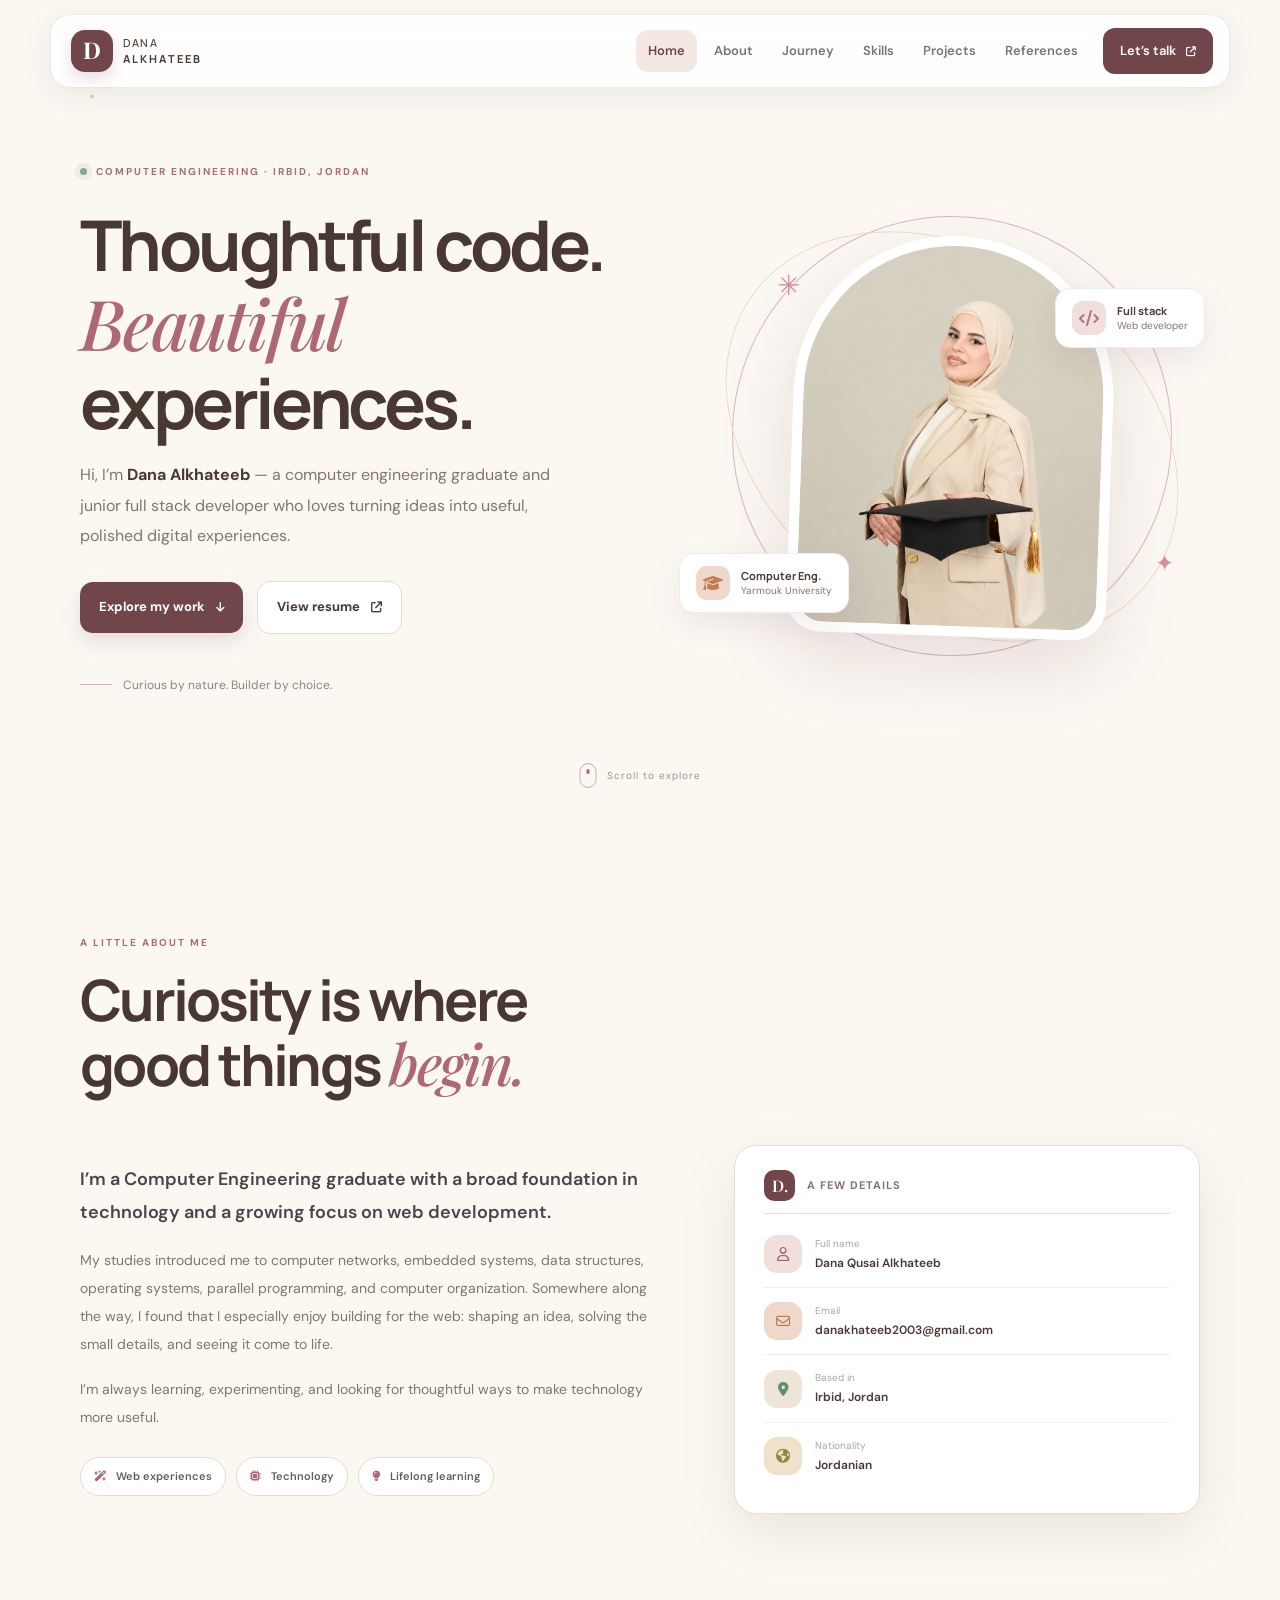
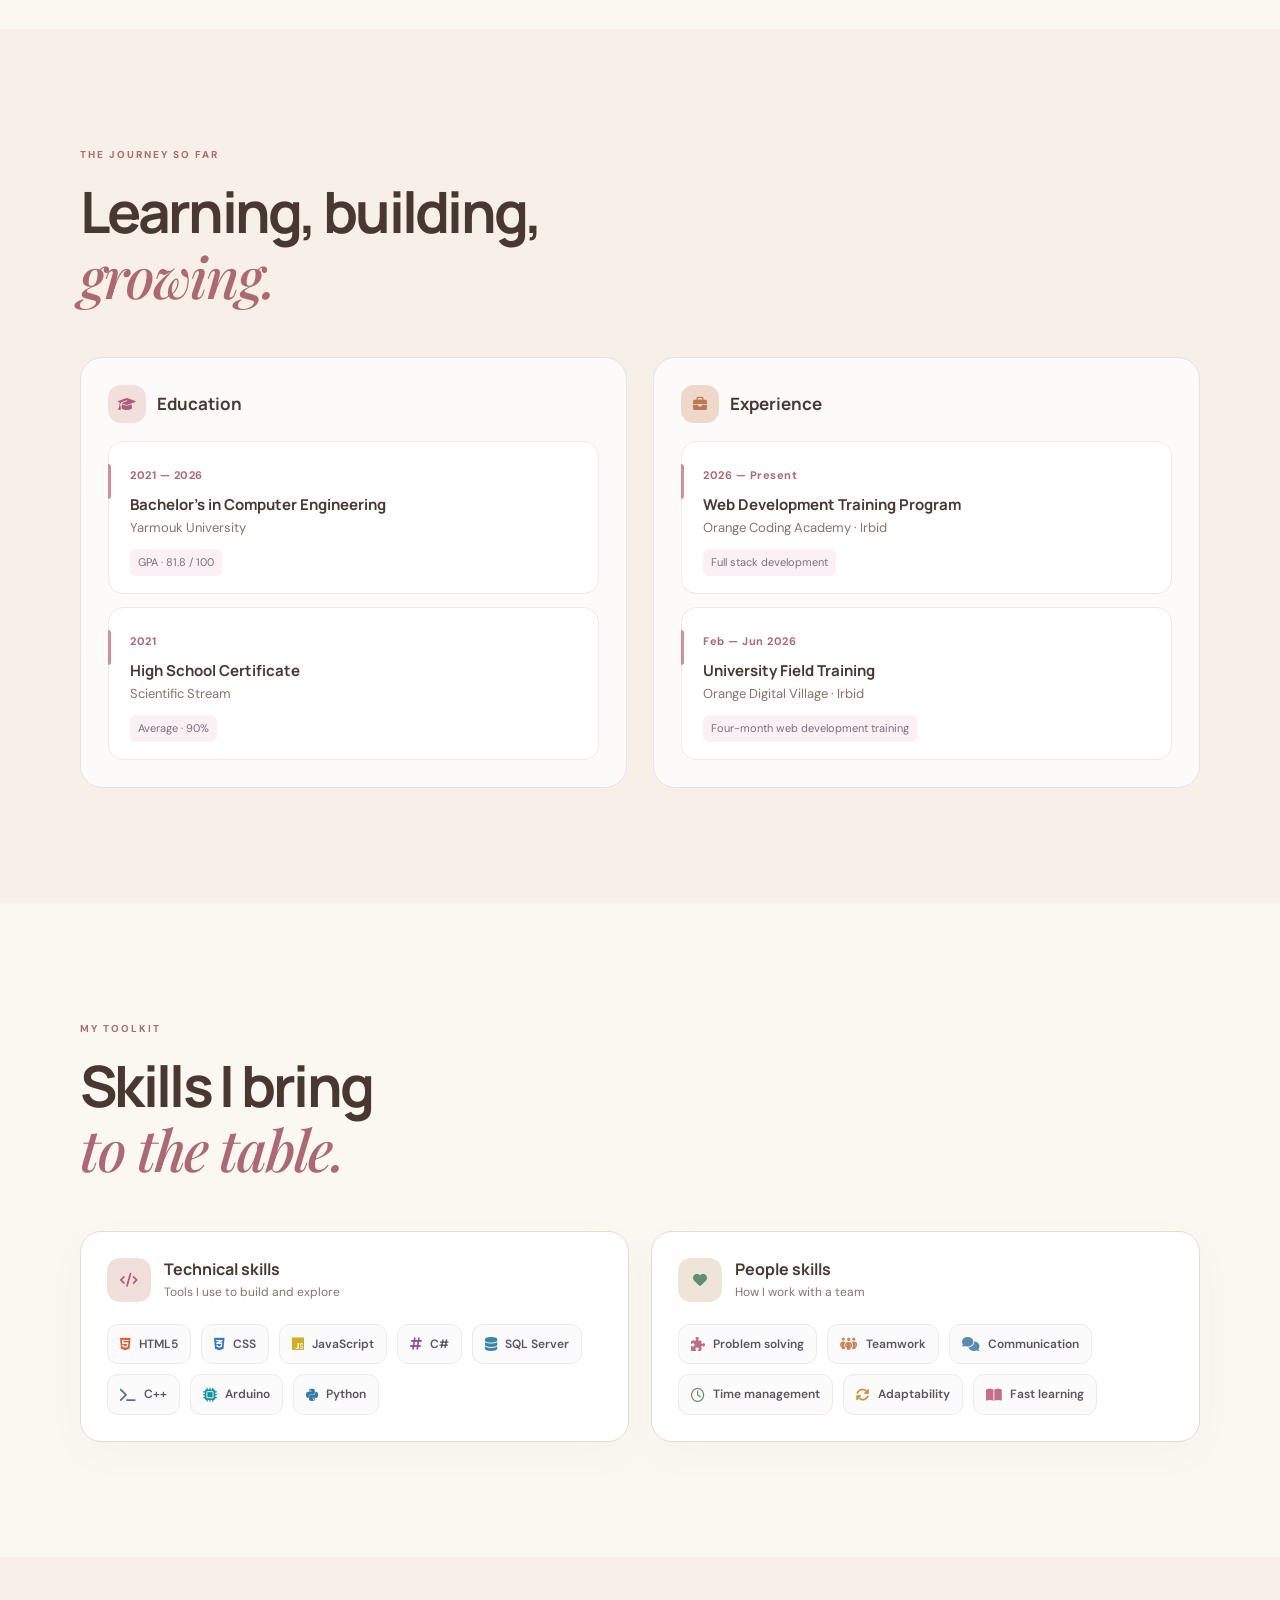
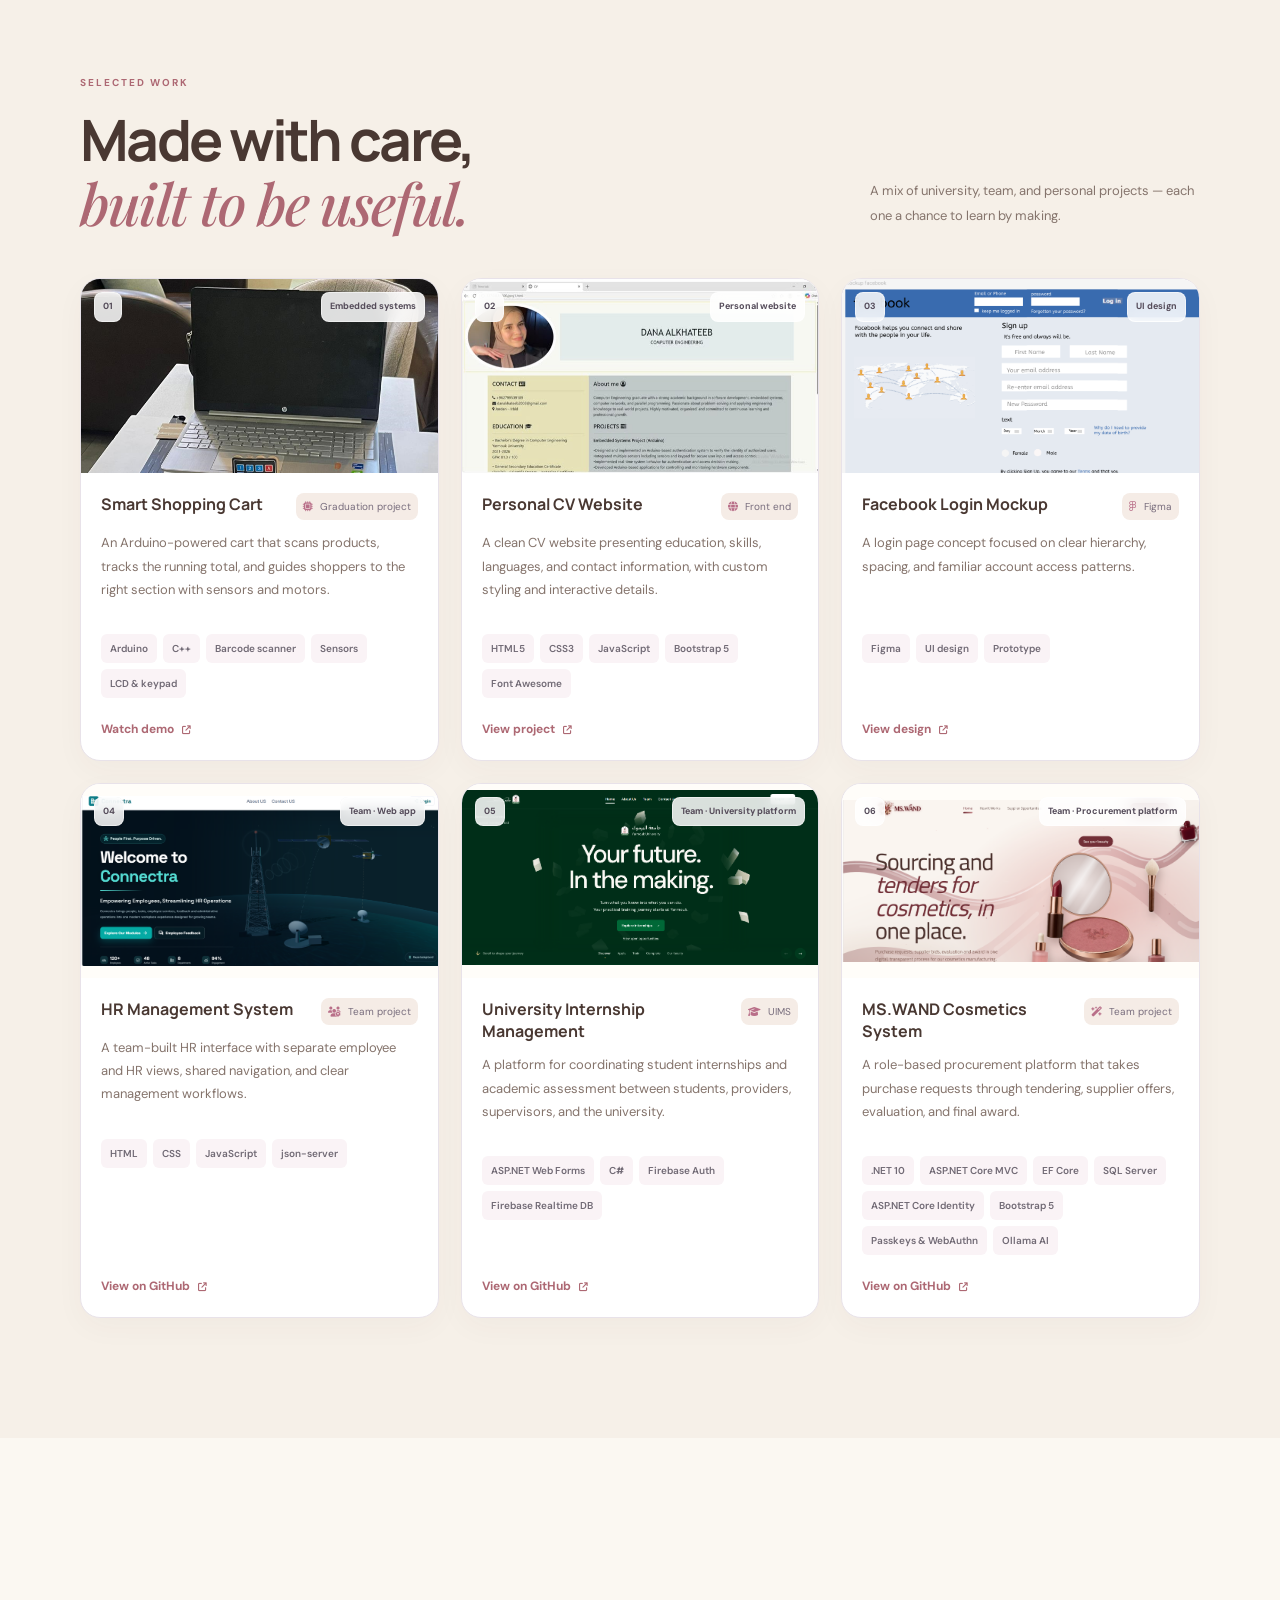
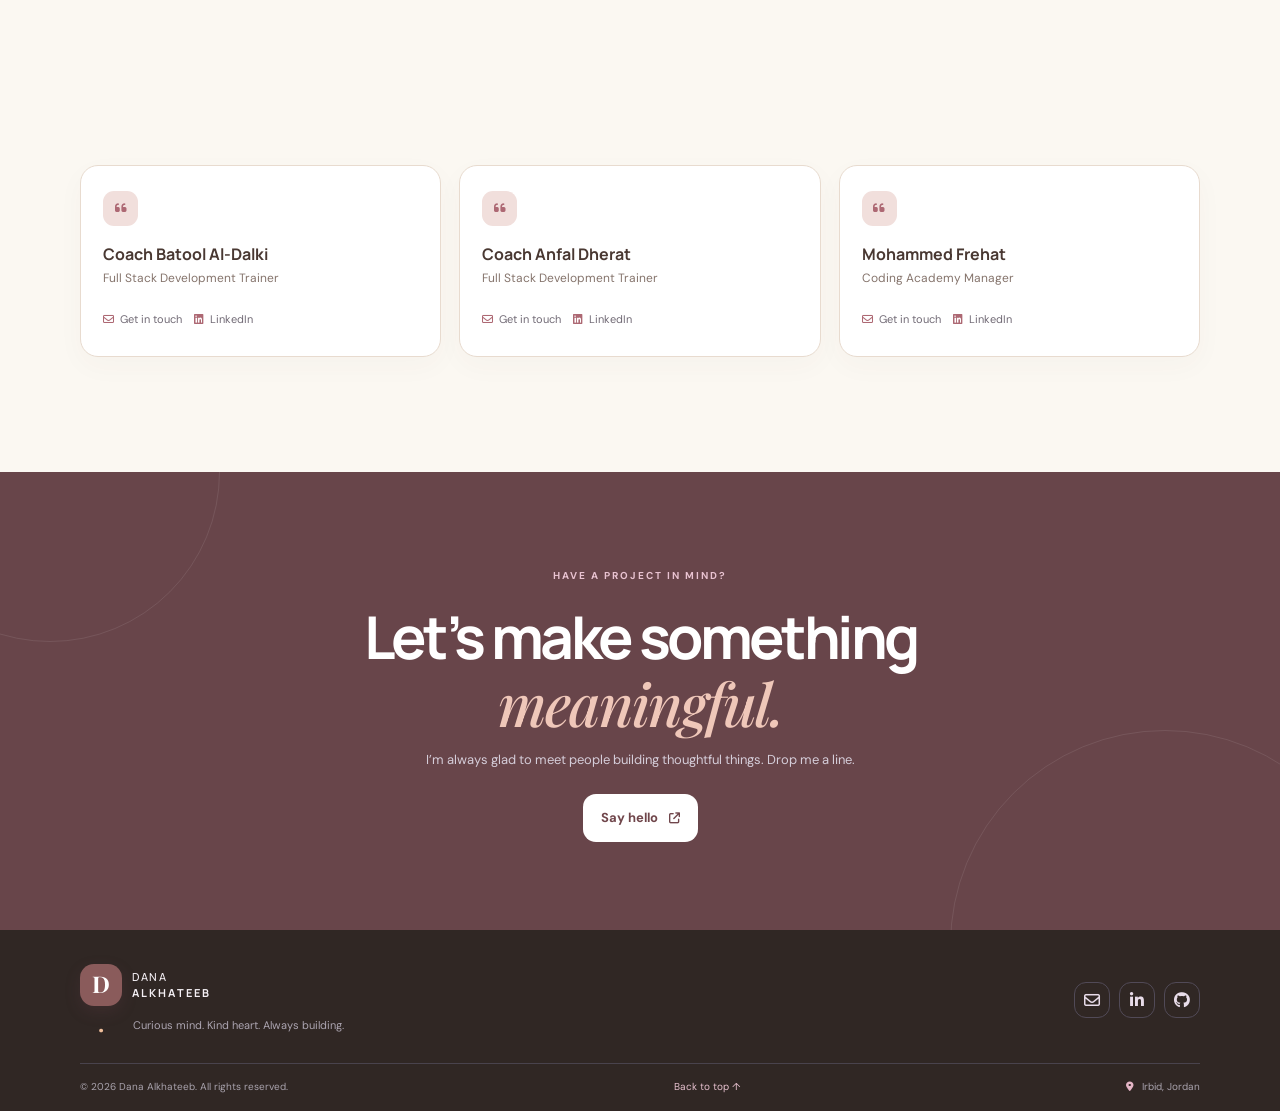
==== commit fac8be91: "edit" ====
--- a/index.html
+++ b/index.html
@@ -34,22 +34,22 @@
       <a class="scroll-cue" href="#about"><span></span> Scroll to explore</a>
     </section>
 
-    <section id="about" class="section section-shell"><div class="section-heading reveal"><span class="eyebrow">01 — A LITTLE ABOUT ME</span><h2>Curiosity is where<br>good things <em>begin.</em></h2></div>
+    <section id="about" class="section section-shell"><div class="section-heading reveal"><span class="eyebrow">A LITTLE ABOUT ME</span><h2>Curiosity is where<br>good things <em>begin.</em></h2></div>
       <div class="about-grid"><div class="about-copy reveal"><p class="lead">I’m a Computer Engineering graduate with a broad foundation in technology and a growing focus on web development.</p><p>My studies introduced me to computer networks, embedded systems, data structures, operating systems, parallel programming, and computer organization. Somewhere along the way, I found that I especially enjoy building for the web: shaping an idea, solving the small details, and seeing it come to life.</p><p>I’m always learning, experimenting, and looking for thoughtful ways to make technology more useful.</p><div class="interest-list"><span><i class="fa-solid fa-wand-magic-sparkles"></i> Web experiences</span><span><i class="fa-solid fa-microchip"></i> Technology</span><span><i class="fa-solid fa-lightbulb"></i> Lifelong learning</span></div></div>
       <div class="about-card reveal"><div class="about-card-top"><span class="mini-mark">D.</span><span class="about-card-caption">A few details</span></div><div class="detail-row"><span class="detail-icon lilac"><i class="fa-regular fa-user"></i></span><div><small>Full name</small><b>Dana Qusai Alkhateeb</b></div></div><div class="detail-row"><span class="detail-icon peach"><i class="fa-regular fa-envelope"></i></span><div><small>Email</small><a href="mailto:danakhateeb2003@gmail.com">danakhateeb2003@gmail.com</a></div></div><div class="detail-row"><span class="detail-icon mint"><i class="fa-solid fa-location-dot"></i></span><div><small>Based in</small><b>Irbid, Jordan</b></div></div><div class="detail-row"><span class="detail-icon butter"><i class="fa-solid fa-earth-americas"></i></span><div><small>Nationality</small><b>Jordanian</b></div></div></div></div>
     </section>
 
-    <section class="section section-tint" id="qualifications"><div class="section-shell"><div class="section-heading reveal"><span class="eyebrow">02 — THE JOURNEY SO FAR</span><h2>Learning, building,<br><em>growing.</em></h2></div><div class="journey-grid">
+    <section class="section section-tint" id="qualifications"><div class="section-shell"><div class="section-heading reveal"><span class="eyebrow">THE JOURNEY SO FAR</span><h2>Learning, building,<br><em>growing.</em></h2></div><div class="journey-grid">
       <div class="journey-column reveal"><h3><span class="heading-icon lilac"><i class="fa-solid fa-graduation-cap"></i></span> Education</h3><article class="journey-card"><span class="journey-date">2021 — 2026</span><h4>Bachelor’s in Computer Engineering</h4><p>Yarmouk University</p><span class="journey-note">GPA · 81.8 / 100</span></article><article class="journey-card"><span class="journey-date">2021</span><h4>High School Certificate</h4><p>Scientific Stream</p><span class="journey-note">Average · 90%</span></article></div>
       <div class="journey-column" id="experience"><h3><span class="heading-icon peach"><i class="fa-solid fa-briefcase"></i></span> Experience</h3><article class="journey-card"><span class="journey-date">2026 — Present</span><h4>Web Development Training Program</h4><p>Orange Coding Academy · Irbid</p><span class="journey-note">Full stack development</span></article><article class="journey-card"><span class="journey-date">Feb — Jun 2026</span><h4>University Field Training</h4><p>Orange Digital Village · Irbid</p><span class="journey-note">Four-month web development training</span></article></div>
     </div></div></section>
 
-    <section class="section section-shell" id="skillsnav"><div class="section-heading reveal"><span class="eyebrow">03 — MY TOOLKIT</span><h2>Skills I bring<br><em>to the table.</em></h2></div><div class="skills-grid">
+    <section class="section section-shell" id="skillsnav"><div class="section-heading reveal"><span class="eyebrow">MY TOOLKIT</span><h2>Skills I bring<br><em>to the table.</em></h2></div><div class="skills-grid">
       <article class="skill-panel reveal"><div class="panel-heading"><span class="heading-icon lilac"><i class="fa-solid fa-code"></i></span><div><h3>Technical skills</h3><p>Tools I use to build and explore</p></div></div><div class="skill-chips"><span class="skill-chip"><i class="fa-brands fa-html5 html"></i> HTML5</span><span class="skill-chip"><i class="fa-brands fa-css3-alt css"></i> CSS</span><span class="skill-chip"><i class="fa-brands fa-js js"></i> JavaScript</span><span class="skill-chip"><i class="fa-solid fa-hashtag csharp"></i> C#</span><span class="skill-chip"><i class="fa-solid fa-database sql"></i> SQL Server</span><span class="skill-chip"><i class="fa-solid fa-terminal cpp"></i> C++</span><span class="skill-chip"><i class="fa-solid fa-microchip arduino"></i> Arduino</span><span class="skill-chip"><i class="fa-brands fa-python python"></i> Python</span></div></article>
       <article class="skill-panel reveal"><div class="panel-heading"><span class="heading-icon mint"><i class="fa-solid fa-heart"></i></span><div><h3>People skills</h3><p>How I work with a team</p></div></div><div class="skill-chips"><span class="skill-chip"><i class="fa-solid fa-puzzle-piece soft-lilac"></i> Problem solving</span><span class="skill-chip"><i class="fa-solid fa-people-group soft-peach"></i> Teamwork</span><span class="skill-chip"><i class="fa-solid fa-comments soft-blue"></i> Communication</span><span class="skill-chip"><i class="fa-regular fa-clock soft-green"></i> Time management</span><span class="skill-chip"><i class="fa-solid fa-arrows-rotate soft-orange"></i> Adaptability</span><span class="skill-chip"><i class="fa-solid fa-book-open soft-pink"></i> Fast learning</span></div></article>
     </div></section>
 
-    <section class="section section-tint projects-section" id="projects"><div class="section-shell"><div class="projects-heading"><div class="section-heading reveal"><span class="eyebrow">04 — SELECTED WORK</span><h2>Made with care,<br><em>built to be useful.</em></h2></div><p class="reveal">A mix of university, team, and personal projects — each one a chance to learn by making.</p></div><div class="projects-grid">
+    <section class="section section-tint projects-section" id="projects"><div class="section-shell"><div class="projects-heading"><div class="section-heading reveal"><span class="eyebrow">SELECTED WORK</span><h2>Made with care,<br><em>built to be useful.</em></h2></div><p class="reveal">A mix of university, team, and personal projects — each one a chance to learn by making.</p></div><div class="projects-grid">
       <article class="project-card reveal"><div class="project-cover cover-cart"><img src="images/Screenshot 2026-09-12 222320.png" alt="Smart shopping cart project preview"><span class="project-index">01</span><span class="project-category">Embedded systems</span></div><div class="project-body"><div class="project-title-row"><h3>Smart Shopping Cart</h3><span class="project-type"><i class="fa-solid fa-microchip"></i> Graduation project</span></div><p>An Arduino-powered cart that scans products, tracks the running total, and guides shoppers to the right section with sensors and motors.</p><div class="tech-tags"><span>Arduino</span><span>C++</span><span>Barcode scanner</span><span>Sensors</span><span>LCD &amp; keypad</span></div><div class="project-links"><a href="https://drive.google.com/file/d/1u0VQEjvmavPRRhezhssOoXCKhcMGgPM_/view?usp=drivesdk" target="_blank" rel="noopener">Watch demo <i class="fa-solid fa-arrow-up-right-from-square"></i></a></div></div></article>
       <article class="project-card reveal"><div class="project-cover cover-cv"><img src="images/WhatsApp Image 2026-09-12 at 7.10.41 PM.jpeg" alt="Personal CV website preview"><span class="project-index">02</span><span class="project-category">Personal website</span></div><div class="project-body"><div class="project-title-row"><h3>Personal CV Website</h3><span class="project-type"><i class="fa-solid fa-globe"></i> Front end</span></div><p>A clean CV website presenting education, skills, languages, and contact information, with custom styling and interactive details.</p><div class="tech-tags"><span>HTML5</span><span>CSS3</span><span>JavaScript</span><span>Bootstrap 5</span><span>Font Awesome</span></div><div class="project-links"><a href="https://github.com/DanaAlkhateeb123/cv-webpage/blob/main/cv.html" target="_blank" rel="noopener">View project <i class="fa-solid fa-arrow-up-right-from-square"></i></a></div></div></article>
       <article class="project-card reveal"><div class="project-cover cover-figma"><img src="images/Screenshot 2026-09-16 112122.png" alt="Facebook login page Figma mockup preview"><span class="project-index">03</span><span class="project-category">UI design</span></div><div class="project-body"><div class="project-title-row"><h3>Facebook Login Mockup</h3><span class="project-type"><i class="fa-brands fa-figma"></i> Figma</span></div><p>A login page concept focused on clear hierarchy, spacing, and familiar account access patterns.</p><div class="tech-tags"><span>Figma</span><span>UI design</span><span>Prototype</span></div><div class="project-links"><a href="https://www.figma.com/design/3aCGuNy5yKoJOCLJ4rjzJK/task1?node-id=0-1&amp;p=f&amp;t=zqpZ9tSnIsThnH7j-0" target="_blank" rel="noopener">View design <i class="fa-solid fa-arrow-up-right-from-square"></i></a></div></div></article>
@@ -58,7 +58,7 @@
       <article class="project-card reveal"><div class="project-cover cover-cosmetics"><img src="images/ms-wand-home.png" alt="MS.WAND cosmetics procurement system home page"><span class="project-index">06</span><span class="project-category">Team · Procurement platform</span></div><div class="project-body"><div class="project-title-row"><h3>MS.WAND Cosmetics System</h3><span class="project-type"><i class="fa-solid fa-wand-magic-sparkles"></i> Team project</span></div><p>A role-based procurement platform that takes purchase requests through tendering, supplier offers, evaluation, and final award.</p><div class="tech-tags"><span>.NET 10</span><span>ASP.NET Core MVC</span><span>EF Core</span><span>SQL Server</span><span>ASP.NET Core Identity</span><span>Bootstrap 5</span><span>Passkeys &amp; WebAuthn</span><span>Ollama AI</span></div><div class="project-links"><a href="https://github.com/Supply-Tender-Team/Cosmetics-Management-System" target="_blank" rel="noopener">View on GitHub <i class="fa-solid fa-arrow-up-right-from-square"></i></a></div></div></article>
     </div></div></section>
 
-    <section class="section section-shell" id="refnav"><div class="section-heading reveal"><span class="eyebrow">05 — KIND WORDS &amp; GUIDANCE</span><h2>People who helped<br>me <em>grow.</em></h2></div><div class="reference-grid">
+    <section class="section section-shell" id="refnav"><div class="section-heading reveal"><span class="eyebrow">KIND WORDS &amp; GUIDANCE</span><h2>People who helped<br>me <em>grow.</em></h2></div><div class="reference-grid">
       <article class="reference-card reveal"><span class="reference-quote"><i class="fa-solid fa-quote-left"></i></span><h3>Coach Batool Al-Dalki</h3><p>Full Stack Development Trainer</p><a href="mailto:gt.batool.aldalki@orange.com"><i class="fa-regular fa-envelope"></i> Get in touch</a><a href="https://www.linkedin.com/in/batool-walid-b33894228" target="_blank" rel="noopener"><i class="fa-brands fa-linkedin"></i> LinkedIn</a></article>
       <article class="reference-card reveal"><span class="reference-quote"><i class="fa-solid fa-quote-left"></i></span><h3>Coach Anfal Dherat</h3><p>Full Stack Development Trainer</p><a href="mailto:gt.anfal.daharat@orange.com"><i class="fa-regular fa-envelope"></i> Get in touch</a><a href="https://www.linkedin.com/in/anfal-dherat/" target="_blank" rel="noopener"><i class="fa-brands fa-linkedin"></i> LinkedIn</a></article>
       <article class="reference-card reveal"><span class="reference-quote"><i class="fa-solid fa-quote-left"></i></span><h3>Mohammed Frehat</h3><p>Coding Academy Manager</p><a href="mailto:gt.mohammad.frhat@orange.com"><i class="fa-regular fa-envelope"></i> Get in touch</a><a href="https://www.linkedin.com/in/mohammed-frehat-9222402b" target="_blank" rel="noopener"><i class="fa-brands fa-linkedin"></i> LinkedIn</a></article>
--- a/p.css
+++ b/p.css
@@ -29,9 +29,9 @@
 @media(max-width:760px){.project-body>p{min-height:0}}
 
 /* Warm beige, brown and rose palette */
-:root{--paper:#f3ecdf;--white:#fffdf9;--ink:#493832;--muted:#85746c;--plum:#ad6873;--plum-dark:#70464b;--lavender:#f1dfdc;--peach:#efd8c9;--mint:#efe4d8;--butter:#eee3ca;--line:#e8dbcf;--shadow:0 18px 55px rgba(75,52,43,.1)}
+:root{--paper:#fbf8f2;--white:#fffdf9;--ink:#493832;--muted:#85746c;--plum:#ad6873;--plum-dark:#70464b;--lavender:#f1dfdc;--peach:#efd8c9;--mint:#efe4d8;--butter:#eee3ca;--line:#e8dbcf;--shadow:0 18px 55px rgba(75,52,43,.1)}
 body{background:var(--paper);color:var(--ink)}
-.section-tint{background:#eee6da}
+.section-tint{background:#f6f0e8}
 .contact-section{background:#68454a}
 .footer{background:#302724}
 .brand-mark{background:#70464b}
